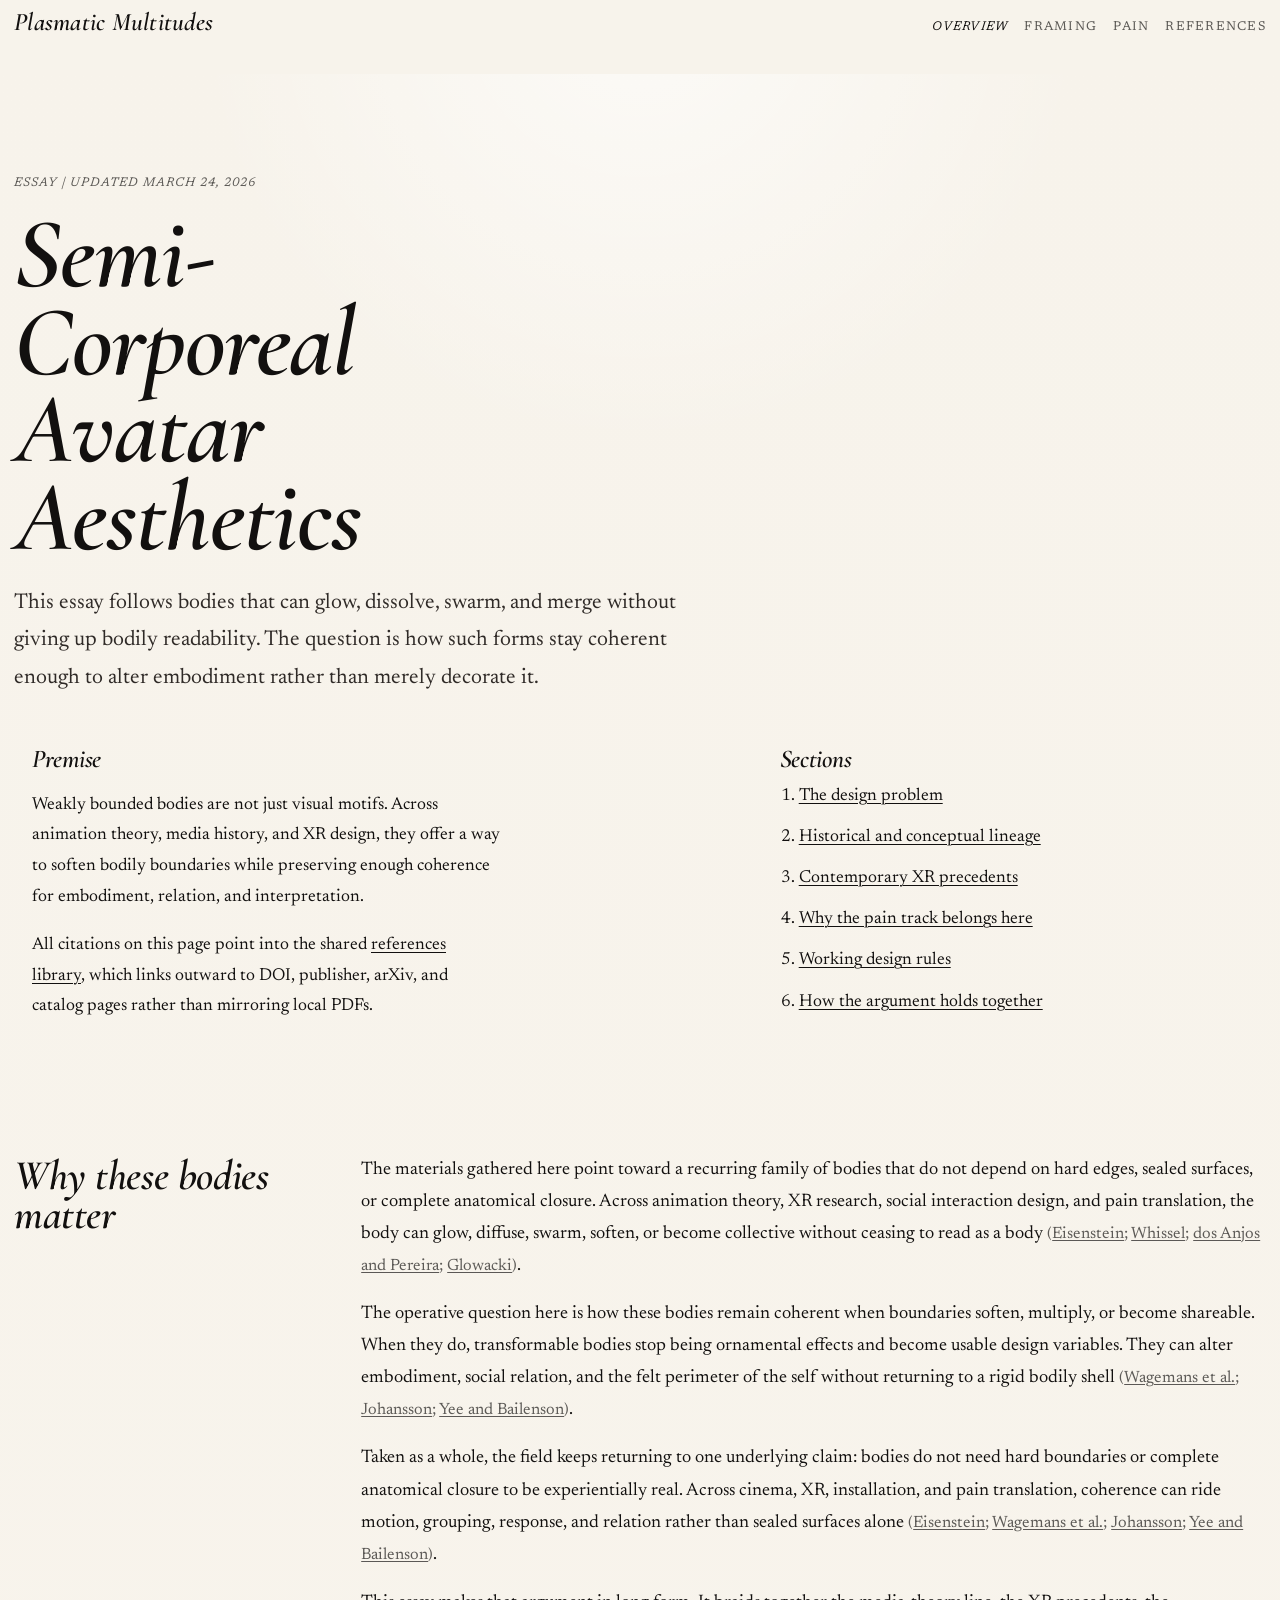
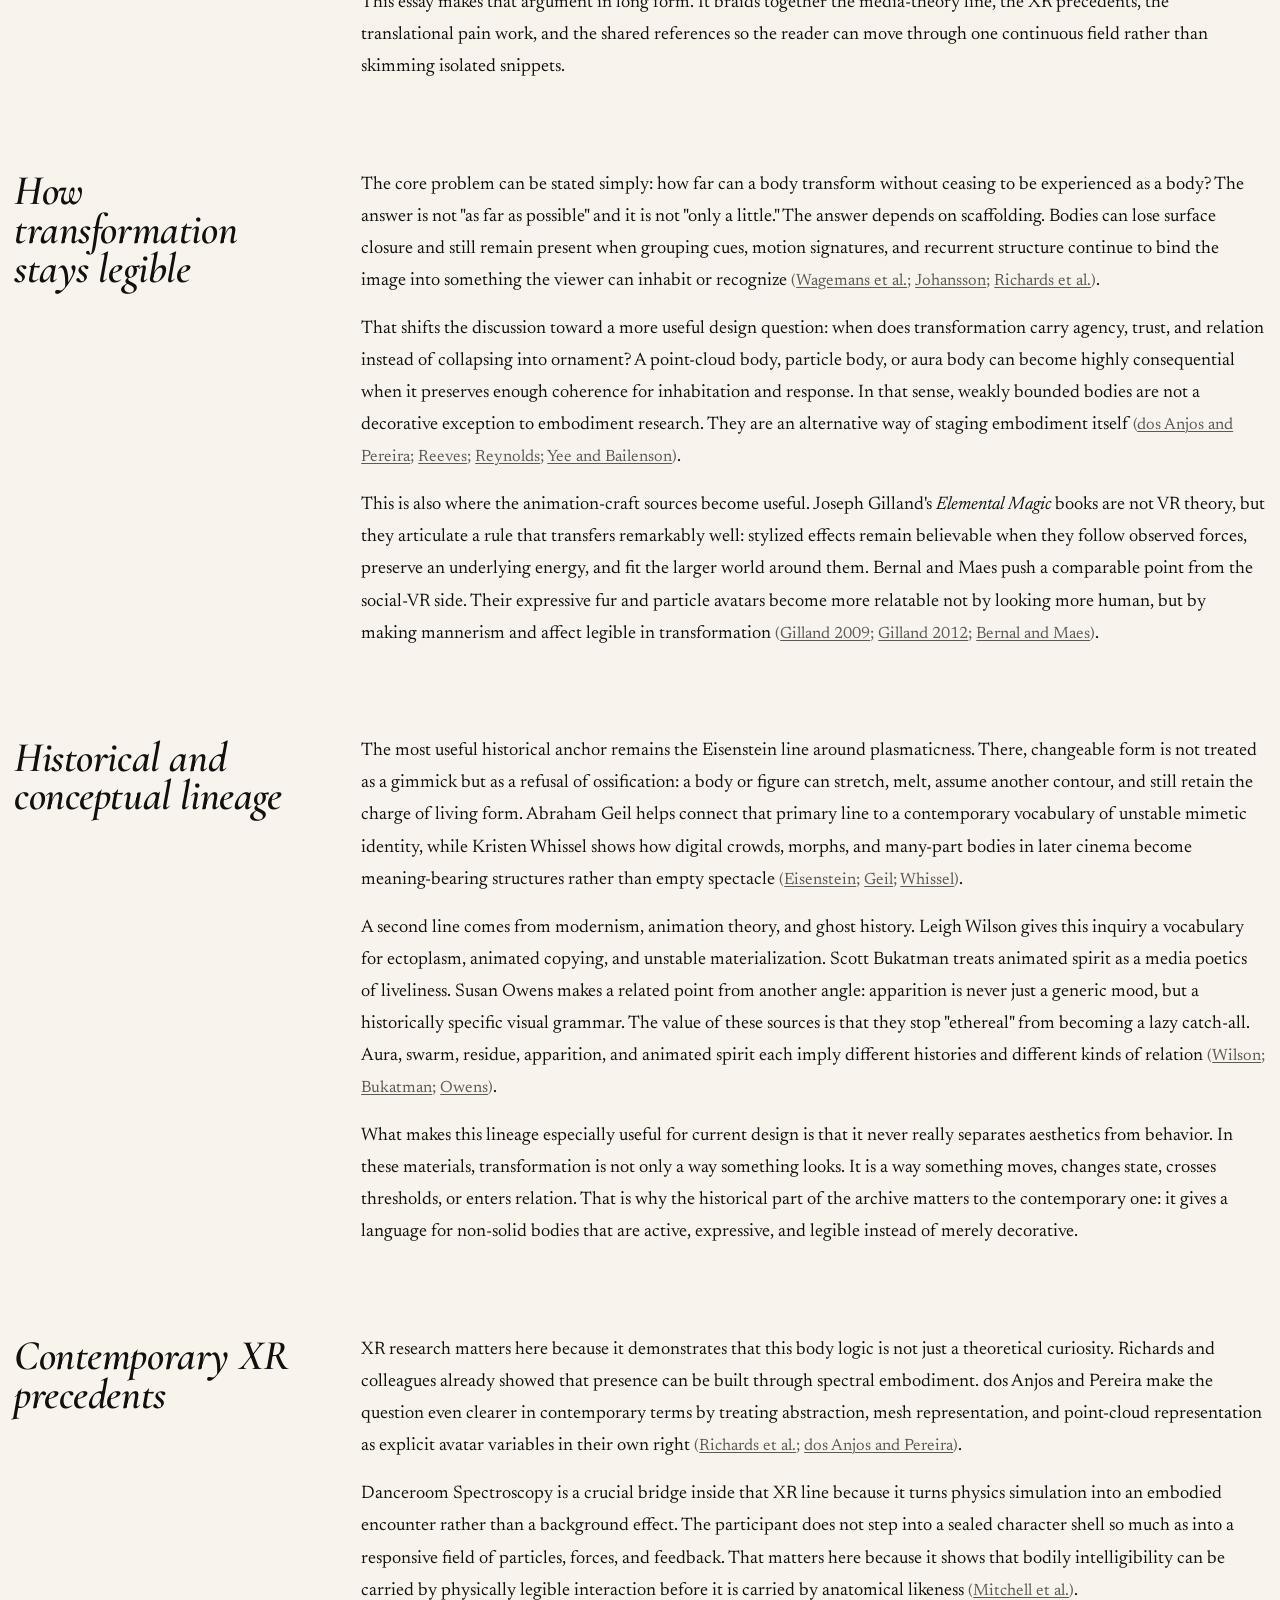
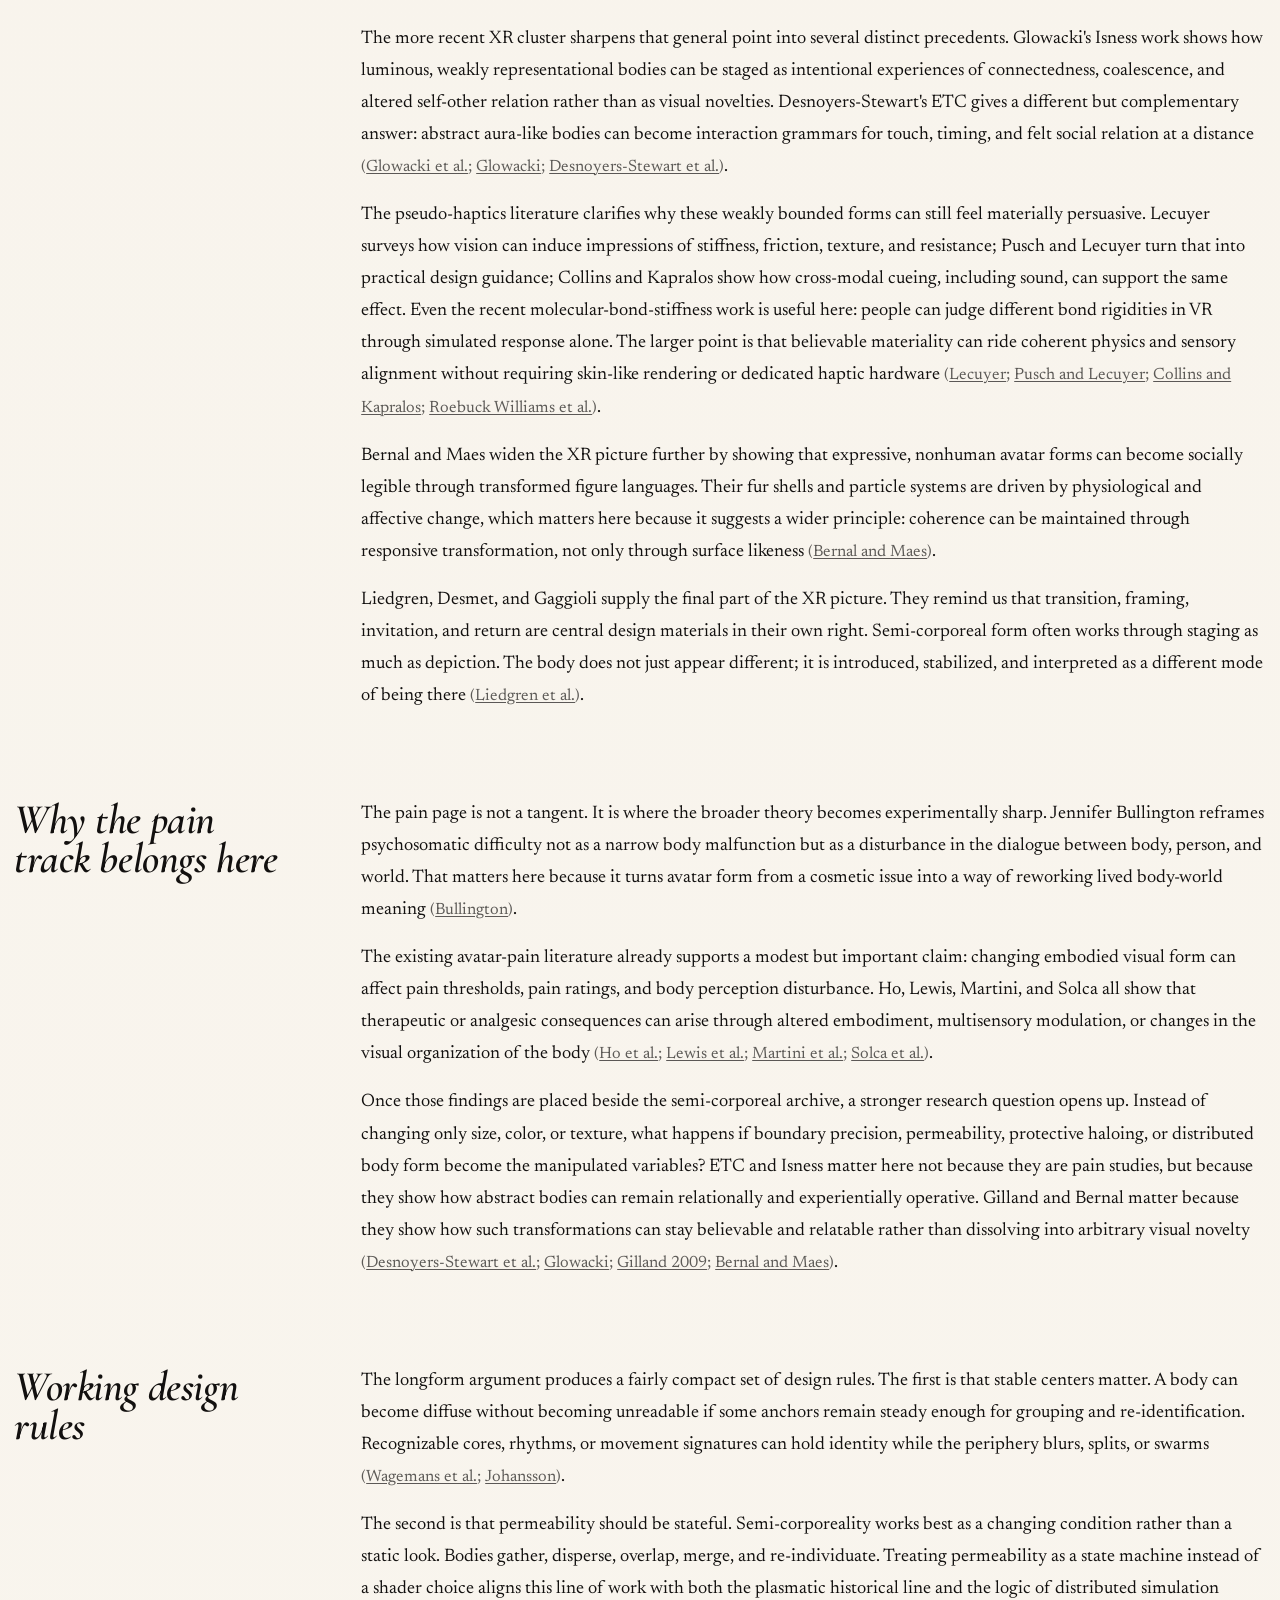
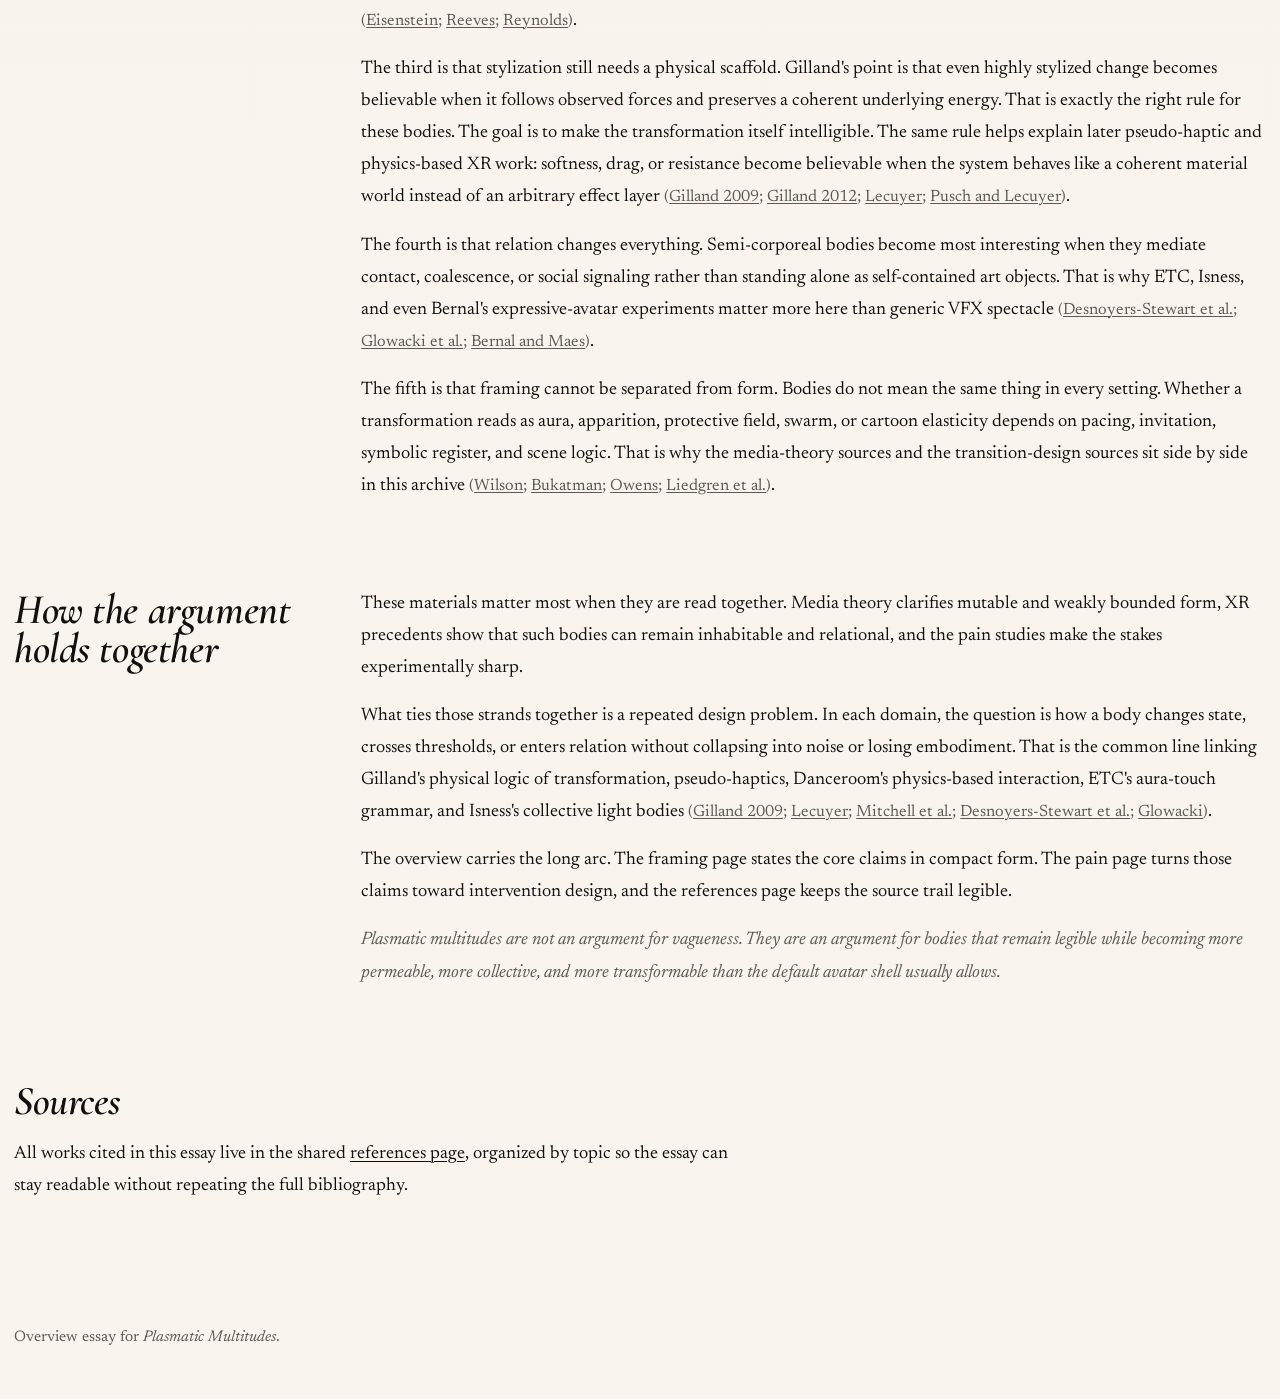
==== index.html @ 62d5bc5e "Remove realism contrast from public prose" ====
<!doctype html>
<html lang="en">
  <head>
    <meta charset="utf-8">
    <meta name="viewport" content="width=device-width, initial-scale=1">
    <title>Semi-Corporeal Avatar Aesthetics | Plasmatic Multitudes</title>
    <meta
      name="description"
      content="An essay on semi-corporeal avatars, plasmatic form, bodily coherence, and collective embodiment across media theory and XR."
    >
    <link rel="preconnect" href="https://fonts.googleapis.com">
    <link rel="preconnect" href="https://fonts.gstatic.com" crossorigin>
    <link
      href="https://fonts.googleapis.com/css2?family=Newsreader:opsz,wght@6..72,400;6..72,500;6..72,600&amp;family=Cormorant+Garamond:ital,wght@0,600;0,700;1,600;1,700&amp;display=swap"
      rel="stylesheet"
    >
    <link rel="stylesheet" href="assets/site.css">
  </head>
  <body class="page page-overview">
    <header class="site-header">
      <div class="shell site-header__inner">
        <a class="site-title" href="index.html">Plasmatic Multitudes</a>
        <nav class="site-nav" aria-label="Primary">
          <a href="index.html" aria-current="page">Overview</a>
          <a href="project.html">Framing</a>
          <a href="pain.html">Pain</a>
          <a href="references.html">References</a>
        </nav>
      </div>
    </header>

    <main id="top" class="shell">
      <section class="hero">
        <p class="eyebrow">Essay | Updated March 24, 2026</p>
        <h1>Semi-Corporeal Avatar Aesthetics</h1>
        <p class="deck">
          This essay follows bodies that can glow, dissolve, swarm, and merge without giving up
          bodily readability. The question is how such forms stay coherent enough to alter
          embodiment rather than merely decorate it.
        </p>

        <div class="intro-grid">
          <div class="panel">
            <h2>Premise</h2>
            <p>
              Weakly bounded bodies are not just visual motifs. Across animation theory, media
              history, and XR design, they offer a way to soften bodily boundaries while preserving
              enough coherence for embodiment, relation, and interpretation.
            </p>
            <p>
              All citations on this page point into the shared
              <a href="references.html">references library</a>, which links outward to DOI,
              publisher, arXiv, and catalog pages rather than mirroring local PDFs.
            </p>
          </div>

          <nav class="panel" aria-label="Essay sections">
            <h2>Sections</h2>
            <ol class="section-list">
              <li><a href="#question">The design problem</a></li>
              <li><a href="#lineage">Historical and conceptual lineage</a></li>
              <li><a href="#xr">Contemporary XR precedents</a></li>
              <li><a href="#pain">Why the pain track belongs here</a></li>
              <li><a href="#design">Working design rules</a></li>
              <li><a href="#closing">How the argument holds together</a></li>
            </ol>
          </nav>
        </div>
      </section>

      <article id="essay" class="article">
        <section id="opening">
          <h2>Why these bodies matter</h2>
          <p>
            The materials gathered here point toward a recurring family of bodies that do not
            depend on hard edges, sealed surfaces, or complete anatomical closure. Across animation
            theory, XR research, social interaction design, and pain translation, the body can
            glow, diffuse, swarm, soften, or become collective without ceasing to read as a body
            <span class="citation">(<a href="references.html#ref-eisenstein">Eisenstein</a>; <a href="references.html#ref-whissel">Whissel</a>; <a href="references.html#ref-dos-anjos">dos Anjos and Pereira</a>; <a href="references.html#ref-glowacki-2024">Glowacki</a>)</span>.
          </p>
          <p>
            The operative question here is how these bodies remain coherent when boundaries soften,
            multiply, or become shareable. When they do, transformable bodies stop being ornamental
            effects and become usable design variables. They can alter embodiment, social relation,
            and the felt perimeter of the self without returning to a rigid bodily shell
            <span class="citation">(<a href="references.html#ref-wagemans">Wagemans et al.</a>; <a href="references.html#ref-johansson">Johansson</a>; <a href="references.html#ref-yee">Yee and Bailenson</a>)</span>.
          </p>
          <p>
            Taken as a whole, the field keeps returning to one underlying claim: bodies do not need
            hard boundaries or complete anatomical closure to be experientially real. Across cinema,
            XR, installation, and pain translation, coherence can ride motion, grouping, response,
            and relation rather than sealed surfaces alone
            <span class="citation">(<a href="references.html#ref-eisenstein">Eisenstein</a>; <a href="references.html#ref-wagemans">Wagemans et al.</a>; <a href="references.html#ref-johansson">Johansson</a>; <a href="references.html#ref-yee">Yee and Bailenson</a>)</span>.
          </p>
          <p>
            This essay makes that argument in long form. It braids together the media-theory line,
            the XR precedents, the translational pain work, and the shared references so the reader
            can move through one continuous field rather than skimming isolated snippets.
          </p>
        </section>

        <section id="question">
          <h2>How transformation stays legible</h2>
          <p>
            The core problem can be stated simply: how far can a body transform without ceasing to
            be experienced as a body? The answer is not "as far as
            possible" and it is not "only a little." The answer depends on scaffolding. Bodies can
            lose surface closure and still remain present when grouping cues, motion signatures, and
            recurrent structure continue to bind the image into something the viewer can inhabit or
            recognize
            <span class="citation">(<a href="references.html#ref-wagemans">Wagemans et al.</a>; <a href="references.html#ref-johansson">Johansson</a>; <a href="references.html#ref-richards">Richards et al.</a>)</span>.
          </p>
          <p>
            That shifts the discussion toward a more useful design question: when does
            transformation carry agency, trust, and relation instead of collapsing into ornament? A
            point-cloud body, particle body, or aura body can become highly consequential when it
            preserves enough coherence for inhabitation and response. In that sense, weakly bounded
            bodies are not a decorative exception to embodiment research. They are an alternative
            way of staging embodiment itself
            <span class="citation">(<a href="references.html#ref-dos-anjos">dos Anjos and Pereira</a>; <a href="references.html#ref-reeves">Reeves</a>; <a href="references.html#ref-reynolds">Reynolds</a>; <a href="references.html#ref-yee">Yee and Bailenson</a>)</span>.
          </p>
          <p>
            This is also where the animation-craft sources become useful.
            Joseph Gilland's <em>Elemental Magic</em> books are not VR theory, but they articulate a
            rule that transfers remarkably well: stylized effects remain believable when they follow
            observed forces, preserve an underlying energy, and fit the larger world around them.
            Bernal and Maes push a comparable point from the social-VR side. Their expressive fur
            and particle avatars become more relatable not by looking more human, but by making
            mannerism and affect legible in transformation
            <span class="citation">(<a href="references.html#ref-gilland-2009">Gilland 2009</a>; <a href="references.html#ref-gilland-2012">Gilland 2012</a>; <a href="references.html#ref-emotional-beasts">Bernal and Maes</a>)</span>.
          </p>
        </section>

        <section id="lineage">
          <h2>Historical and conceptual lineage</h2>

          <p>
            The most useful historical anchor remains the Eisenstein line around plasmaticness.
            There, changeable form is not treated as a gimmick but as a refusal of ossification: a
            body or figure can stretch, melt, assume another contour, and still retain the charge
            of living form. Abraham Geil helps connect that primary line to a contemporary
            vocabulary of unstable mimetic identity, while Kristen Whissel shows how digital crowds,
            morphs, and many-part bodies in later cinema become meaning-bearing structures rather
            than empty spectacle
            <span class="citation">(<a href="references.html#ref-eisenstein">Eisenstein</a>; <a href="references.html#ref-geil">Geil</a>; <a href="references.html#ref-whissel">Whissel</a>)</span>.
          </p>
          <p>
            A second line comes from modernism, animation theory, and ghost history. Leigh Wilson
            gives this inquiry a vocabulary for ectoplasm, animated copying, and unstable
            materialization. Scott Bukatman treats animated spirit as a media poetics of liveliness.
            Susan Owens makes a related point from another angle: apparition is never just a generic
            mood, but a historically specific visual grammar. The value of these sources is that
            they stop "ethereal" from becoming a lazy catch-all. Aura, swarm, residue, apparition,
            and animated spirit each imply different histories and different kinds of relation
            <span class="citation">(<a href="references.html#ref-wilson">Wilson</a>; <a href="references.html#ref-bukatman">Bukatman</a>; <a href="references.html#ref-owens">Owens</a>)</span>.
          </p>
          <p>
            What makes this lineage especially useful for current design is that it never really
            separates aesthetics from behavior. In these materials, transformation is not only a
            way something looks. It is a way something moves, changes state, crosses thresholds, or
            enters relation. That is why the historical part of the archive matters to the
            contemporary one: it gives a language for non-solid bodies that are active, expressive,
            and legible instead of merely decorative.
          </p>
        </section>

        <section id="xr">
          <h2>Contemporary XR precedents</h2>
          <p>
            XR research matters here because it demonstrates that this body logic is not just a
            theoretical curiosity. Richards and colleagues already showed that presence can be built
            through spectral embodiment. dos Anjos and Pereira make the question even clearer in
            contemporary terms by treating abstraction, mesh representation, and point-cloud
            representation as explicit avatar variables in their own right
            <span class="citation">(<a href="references.html#ref-richards">Richards et al.</a>; <a href="references.html#ref-dos-anjos">dos Anjos and Pereira</a>)</span>.
          </p>
          <p>
            Danceroom Spectroscopy is a crucial bridge inside that XR line because it turns physics
            simulation into an embodied encounter rather than a background effect. The participant
            does not step into a sealed character shell so much as into a responsive field of
            particles, forces, and feedback. That matters here because it shows that bodily
            intelligibility can be carried by physically legible interaction before it is carried by
            anatomical likeness
            <span class="citation">(<a href="references.html#ref-danceroom">Mitchell et al.</a>)</span>.
          </p>
          <p>
            The more recent XR cluster sharpens that general point into several distinct
            precedents. Glowacki's Isness work shows how luminous, weakly representational bodies
            can be staged as intentional experiences of connectedness, coalescence, and altered
            self-other relation rather than as visual novelties. Desnoyers-Stewart's ETC gives a
            different but complementary answer: abstract aura-like bodies can become interaction
            grammars for touch, timing, and felt social relation at a distance
            <span class="citation">(<a href="references.html#ref-glowacki-2022">Glowacki et al.</a>; <a href="references.html#ref-glowacki-2024">Glowacki</a>; <a href="references.html#ref-etc">Desnoyers-Stewart et al.</a>)</span>.
          </p>
          <p>
            The pseudo-haptics literature clarifies why these weakly bounded forms can still feel
            materially persuasive. Lecuyer surveys how vision can induce impressions of stiffness,
            friction, texture, and resistance; Pusch and Lecuyer turn that into practical design
            guidance; Collins and Kapralos show how cross-modal cueing, including sound, can support
            the same effect. Even the recent molecular-bond-stiffness work is useful here: people can
            judge different bond rigidities in VR through simulated response alone. The larger point
            is that believable materiality can ride coherent physics and sensory alignment without
            requiring skin-like rendering or dedicated haptic hardware
            <span class="citation">(<a href="references.html#ref-lecuyer-2009">Lecuyer</a>; <a href="references.html#ref-pusch-2011">Pusch and Lecuyer</a>; <a href="references.html#ref-collins-2019">Collins and Kapralos</a>; <a href="references.html#ref-roebuck-2024">Roebuck Williams et al.</a>)</span>.
          </p>
          <p>
            Bernal and Maes widen the XR picture further by showing that expressive, nonhuman avatar
            forms can become socially legible through transformed figure languages. Their fur shells
            and particle systems are driven by physiological and affective change, which matters here
            because it suggests a wider principle: coherence can be maintained through responsive
            transformation, not only through surface likeness
            <span class="citation">(<a href="references.html#ref-emotional-beasts">Bernal and Maes</a>)</span>.
          </p>
          <p>
            Liedgren, Desmet, and Gaggioli supply the final part of the XR picture. They remind us
            that transition, framing, invitation, and return are central design materials in their
            own right. Semi-corporeal form often works through staging as much as depiction. The
            body does not just appear different; it is introduced, stabilized, and interpreted as a
            different mode of being there
            <span class="citation">(<a href="references.html#ref-liedgren">Liedgren et al.</a>)</span>.
          </p>
        </section>

        <section id="pain">
          <h2>Why the pain track belongs here</h2>
          <p>
            The pain page is not a tangent. It is where the broader theory becomes experimentally
            sharp.
            Jennifer Bullington reframes psychosomatic difficulty not as a narrow body malfunction
            but as a disturbance in the dialogue between body, person, and world. That matters here
            because it turns avatar form from a cosmetic issue into a way of reworking lived
            body-world meaning
            <span class="citation">(<a href="references.html#ref-bullington">Bullington</a>)</span>.
          </p>
          <p>
            The existing avatar-pain literature already supports a modest but important claim:
            changing embodied visual form can affect pain thresholds, pain ratings, and body
            perception disturbance. Ho, Lewis, Martini, and Solca all show that therapeutic or
            analgesic consequences can arise through altered embodiment, multisensory modulation, or
            changes in the visual organization of the body
            <span class="citation">(<a href="references.html#ref-ho-2022">Ho et al.</a>; <a href="references.html#ref-lewis-2021">Lewis et al.</a>; <a href="references.html#ref-martini-2013">Martini et al.</a>; <a href="references.html#ref-solca-2018">Solca et al.</a>)</span>.
          </p>
          <p>
            Once those findings are placed beside the semi-corporeal archive, a stronger research
            question opens up. Instead of changing only size, color, or texture, what happens if
            boundary precision, permeability, protective haloing, or distributed body form become
            the manipulated variables? ETC and Isness matter here not because they are pain studies,
            but because they show how abstract bodies can remain relationally and experientially
            operative. Gilland and Bernal matter because they show how such transformations can stay
            believable and relatable rather than dissolving into arbitrary visual novelty
            <span class="citation">(<a href="references.html#ref-etc">Desnoyers-Stewart et al.</a>; <a href="references.html#ref-glowacki-2024">Glowacki</a>; <a href="references.html#ref-gilland-2009">Gilland 2009</a>; <a href="references.html#ref-emotional-beasts">Bernal and Maes</a>)</span>.
          </p>
        </section>

        <section id="design">
          <h2>Working design rules</h2>
          <p>
            The longform argument produces a fairly compact set of design rules. The
            first is that stable centers matter. A body can become diffuse without becoming
            unreadable if some anchors remain steady enough for grouping and re-identification.
            Recognizable cores, rhythms, or movement signatures can hold identity while the
            periphery blurs, splits, or swarms
            <span class="citation">(<a href="references.html#ref-wagemans">Wagemans et al.</a>; <a href="references.html#ref-johansson">Johansson</a>)</span>.
          </p>
          <p>
            The second is that permeability should be stateful. Semi-corporeality works best as a
            changing condition rather than a static look. Bodies gather, disperse, overlap, merge,
            and re-individuate. Treating permeability as a state machine instead of a shader choice
            aligns this line of work with both the plasmatic historical line and the logic of distributed
            simulation
            <span class="citation">(<a href="references.html#ref-eisenstein">Eisenstein</a>; <a href="references.html#ref-reeves">Reeves</a>; <a href="references.html#ref-reynolds">Reynolds</a>)</span>.
          </p>
          <p>
            The third is that stylization still needs a physical scaffold. Gilland's point is that
            even highly stylized change becomes believable when it follows observed forces and
            preserves a coherent underlying energy. That is exactly the right rule for these
            bodies. The goal is to make the transformation itself intelligible. The same rule helps
            explain later pseudo-haptic and physics-based XR work: softness, drag, or resistance
            become believable when the system behaves like a coherent material world instead of an
            arbitrary effect layer
            <span class="citation">(<a href="references.html#ref-gilland-2009">Gilland 2009</a>; <a href="references.html#ref-gilland-2012">Gilland 2012</a>; <a href="references.html#ref-lecuyer-2009">Lecuyer</a>; <a href="references.html#ref-pusch-2011">Pusch and Lecuyer</a>)</span>.
          </p>
          <p>
            The fourth is that relation changes everything. Semi-corporeal bodies become most
            interesting when they mediate contact, coalescence, or social signaling rather than
            standing alone as self-contained art objects. That is why ETC, Isness, and even
            Bernal's expressive-avatar experiments matter more here than generic VFX spectacle
            <span class="citation">(<a href="references.html#ref-etc">Desnoyers-Stewart et al.</a>; <a href="references.html#ref-glowacki-2022">Glowacki et al.</a>; <a href="references.html#ref-emotional-beasts">Bernal and Maes</a>)</span>.
          </p>
          <p>
            The fifth is that framing cannot be separated from form. Bodies do not mean the same
            thing in every setting. Whether a transformation reads as aura, apparition, protective
            field, swarm, or cartoon elasticity depends on pacing, invitation, symbolic register,
            and scene logic. That is why the media-theory sources and the transition-design sources
            sit side by side in this archive
            <span class="citation">(<a href="references.html#ref-wilson">Wilson</a>; <a href="references.html#ref-bukatman">Bukatman</a>; <a href="references.html#ref-owens">Owens</a>; <a href="references.html#ref-liedgren">Liedgren et al.</a>)</span>.
          </p>
        </section>

        <section id="closing">
          <h2>How the argument holds together</h2>
          <p>
            These materials matter most when they are read together. Media theory clarifies mutable
            and weakly bounded form, XR precedents show that such bodies can remain inhabitable and
            relational, and the pain studies make the stakes experimentally sharp.
          </p>
          <p>
            What ties those strands together is a repeated design problem. In each domain, the
            question is how a body changes state, crosses thresholds, or enters relation without
            collapsing into noise or losing embodiment. That is the common line linking Gilland's
            physical logic of transformation, pseudo-haptics, Danceroom's physics-based interaction,
            ETC's aura-touch grammar, and Isness's collective light bodies
            <span class="citation">(<a href="references.html#ref-gilland-2009">Gilland 2009</a>; <a href="references.html#ref-lecuyer-2009">Lecuyer</a>; <a href="references.html#ref-danceroom">Mitchell et al.</a>; <a href="references.html#ref-etc">Desnoyers-Stewart et al.</a>; <a href="references.html#ref-glowacki-2024">Glowacki</a>)</span>.
          </p>
          <p>
            The overview carries the long arc. The framing page states the core claims in compact
            form. The pain page turns those claims toward intervention design, and the references
            page keeps the source trail legible.
          </p>

          <p class="closing-note">
            Plasmatic multitudes are not an argument for vagueness. They are an argument for bodies
            that remain legible while becoming more permeable, more collective, and more
            transformable than the default avatar shell usually allows.
          </p>
        </section>
      </article>

      <section id="sources" class="references">
        <h2>Sources</h2>
        <p>
          All works cited in this essay live in the shared
          <a href="references.html">references page</a>, organized by topic so the essay can stay
          readable without repeating the full bibliography.
        </p>
      </section>
    </main>

    <footer class="footer">
      <div class="shell">
        Overview essay for <em>Plasmatic Multitudes</em>.
      </div>
    </footer>
  </body>
</html>
---- assets/site.css ----
:root {
  color-scheme: light;
  --paper: #f7f3eb;
  --paper-deep: #efe8dc;
  --ink: #12100f;
  --ink-soft: #2f2a27;
  --ink-muted: rgba(18, 16, 15, 0.68);
  --ink-faint: rgba(18, 16, 15, 0.18);
  --max-width: 82rem;
  --measure: 74ch;
}

*,
*::before,
*::after {
  box-sizing: border-box;
}

html {
  scroll-behavior: smooth;
  background: var(--paper-deep);
}

body {
  min-height: 100vh;
  margin: 0;
  color: var(--ink);
  background:
    radial-gradient(circle at 50% 0%, rgba(255, 255, 255, 0.62), transparent 28rem),
    linear-gradient(180deg, var(--paper) 0%, #f9f5ee 100%);
  font-family: "Newsreader", Georgia, serif;
  font-size: 1.09rem;
  line-height: 1.76;
  text-rendering: optimizeLegibility;
}

::selection {
  background: rgba(18, 16, 15, 0.12);
}

a {
  color: inherit;
  text-decoration-thickness: 0.08em;
  text-underline-offset: 0.15em;
}

a:hover,
a:focus-visible {
  color: var(--ink-soft);
}

a:focus-visible {
  outline: 2px solid rgba(18, 16, 15, 0.18);
  outline-offset: 2px;
}

code {
  font-family: ui-monospace, "SFMono-Regular", Consolas, "Liberation Mono", Menlo, monospace;
  font-size: 0.9em;
}

img {
  display: block;
  max-width: 100%;
}

.shell {
  width: min(calc(100% - 1.75rem), var(--max-width));
  margin: 0 auto;
}

.site-header {
  position: sticky;
  top: 0;
  z-index: 20;
  background: rgba(247, 243, 235, 0.96);
  backdrop-filter: blur(6px);
}

.site-header__inner {
  display: flex;
  align-items: baseline;
  justify-content: space-between;
  gap: 1rem;
  min-height: 4.6rem;
}

.site-title {
  color: var(--ink);
  text-decoration: none;
  font-family: "Cormorant Garamond", Georgia, serif;
  font-size: 1.58rem;
  font-style: italic;
  font-weight: 600;
  letter-spacing: 0.01em;
}

.site-nav {
  display: flex;
  flex-wrap: wrap;
  gap: 1rem;
  font-size: 0.79rem;
  letter-spacing: 0.1em;
  text-transform: uppercase;
}

.site-nav a {
  color: var(--ink-muted);
  text-decoration: none;
}

.site-nav a:hover,
.site-nav a:focus-visible,
.site-nav a[aria-current="page"] {
  color: var(--ink);
  font-style: italic;
}

main.shell {
  padding: 0 0 5rem;
}

.hero {
  padding: clamp(3.6rem, 9vw, 6.2rem) 0 2.8rem;
}

.eyebrow {
  margin: 0 0 1rem;
  color: var(--ink-muted);
  font-size: 0.78rem;
  font-style: italic;
  letter-spacing: 0.08em;
  text-transform: uppercase;
}

.hero h1,
.article h2,
.article h3,
.panel h2,
.panel h3,
.references h2 {
  font-family: "Cormorant Garamond", Georgia, serif;
  font-style: italic;
  font-weight: 600;
  letter-spacing: -0.01em;
}

.hero h1 {
  margin: 0;
  max-width: 8ch;
  font-size: clamp(4rem, 7.8vw, 6.9rem);
  line-height: 0.88;
  text-wrap: balance;
}

.deck {
  max-width: 42rem;
  margin: 1.4rem 0 0;
  color: var(--ink-soft);
  font-size: clamp(1.16rem, 2.1vw, 1.34rem);
}

.intro-grid {
  display: grid;
  grid-template-columns: minmax(0, 1.5fr) minmax(17rem, 1fr);
  gap: 2.8rem;
  align-items: start;
  width: 100%;
  max-width: 76rem;
  margin: 3rem auto 0;
}

.panel {
  padding: 0;
  background: none;
}

.panel h2,
.panel h3 {
  margin: 0 0 0.55rem;
  font-size: 1.6rem;
  line-height: 1.04;
}

.panel p,
.panel li {
  max-width: 47ch;
}

.section-list,
.compact-list {
  margin: 0;
  padding-left: 1.2rem;
}

.section-list li,
.compact-list li {
  margin-bottom: 0.65rem;
}

.article {
  padding-bottom: 1.5rem;
}

.article section {
  width: 100%;
  max-width: none;
  margin: 0;
  padding-top: 4.35rem;
}

.article section > h2,
.article section > h3,
.article section > p,
.article section > ul,
.article section > ol {
  width: 100%;
  margin-left: 0;
  margin-right: 0;
}

.article h2,
.references h2 {
  margin: 0 0 1rem;
  font-size: clamp(2.2rem, 3.2vw, 3rem);
  line-height: 1.03;
  text-wrap: balance;
}

.article h3 {
  margin: 2rem 0 0.65rem;
  font-size: clamp(1.48rem, 2.2vw, 1.86rem);
  line-height: 1.02;
  color: var(--ink-soft);
}

.article p,
.article ul,
.article ol {
  max-width: none;
  margin: 0 0 1rem;
  font-size: 1.14rem;
}

.references p {
  max-width: var(--measure);
  margin: 0 0 1rem;
  font-size: 1.14rem;
}

.article ul,
.article ol {
  padding-left: 1.2rem;
}

.citation {
  color: var(--ink-muted);
  font-size: 0.9em;
  white-space: normal;
}

.citation a {
  color: inherit;
}

.closing-note {
  margin-top: 2rem;
  color: var(--ink-muted);
  font-style: italic;
}

.references {
  margin-top: 1.2rem;
  padding-top: 2rem;
}

.references-list {
  width: min(100%, calc(var(--measure) + 10rem));
  margin: 1.3rem auto 0;
  padding: 0;
  list-style: none;
  counter-reset: reference;
}

.references-list li {
  position: relative;
  max-width: 84ch;
  margin: 0 0 1.35rem;
  padding-left: 2.35rem;
}

.references-list li::before {
  content: counter(reference, decimal-leading-zero);
  counter-increment: reference;
  position: absolute;
  top: 0.05rem;
  left: 0;
  color: var(--ink-muted);
  font-family: "Cormorant Garamond", Georgia, serif;
  font-size: 1.08rem;
  font-style: italic;
  font-weight: 600;
}

.ref-note {
  margin: 0.35rem 0 0;
  color: var(--ink-muted);
  font-size: 0.96rem;
}

.source-link {
  display: inline-block;
  margin-left: 0.45rem;
  font-size: 0.76rem;
  letter-spacing: 0.08em;
  text-transform: uppercase;
}

.footer {
  padding: 1.6rem 0 3rem;
  color: var(--ink-muted);
  font-size: 0.96rem;
}

@media (max-width: 900px) {
  .intro-grid {
    grid-template-columns: 1fr;
    gap: 1.8rem;
  }
}

@media (min-width: 901px) {
  .article section {
    display: grid;
    grid-template-columns: 18.5rem minmax(0, 1fr);
    column-gap: clamp(2.5rem, 4vw, 4.5rem);
    row-gap: 0;
    align-items: start;
  }

  .article section > h2 {
    grid-column: 1;
    width: 18.5rem;
    max-width: 18.5rem;
    margin: 0;
    padding: 0.2rem 1rem 0 0;
    line-height: 0.92;
    text-wrap: wrap;
  }

  .article section > h3,
  .article section > p,
  .article section > ul,
  .article section > ol {
    grid-column: 2;
  }

  .article h2 {
    font-size: clamp(2.35rem, 3.3vw, 3.6rem);
  }
}

@media (max-width: 640px) {
  .shell {
    width: min(calc(100% - 1rem), var(--max-width));
  }

  .site-header__inner {
    flex-direction: column;
    align-items: flex-start;
    justify-content: center;
    gap: 0.55rem;
    min-height: auto;
    padding: 0.9rem 0 1rem;
  }

  .site-title {
    font-size: 1.38rem;
  }

  .site-nav {
    gap: 0.75rem;
    font-size: 0.72rem;
  }

  main.shell {
    padding-bottom: 4rem;
  }

  .hero {
    padding-top: 2.8rem;
  }

  .hero h1 {
    max-width: 9ch;
    font-size: clamp(3.2rem, 15vw, 4.6rem);
  }

  .deck {
    font-size: 1.06rem;
  }

  .article section {
    padding-top: 3rem;
  }

  .article p,
  .article ul,
  .article ol,
  .references p {
    font-size: 1.06rem;
  }

  .references-list li {
    padding-left: 2rem;
  }
}
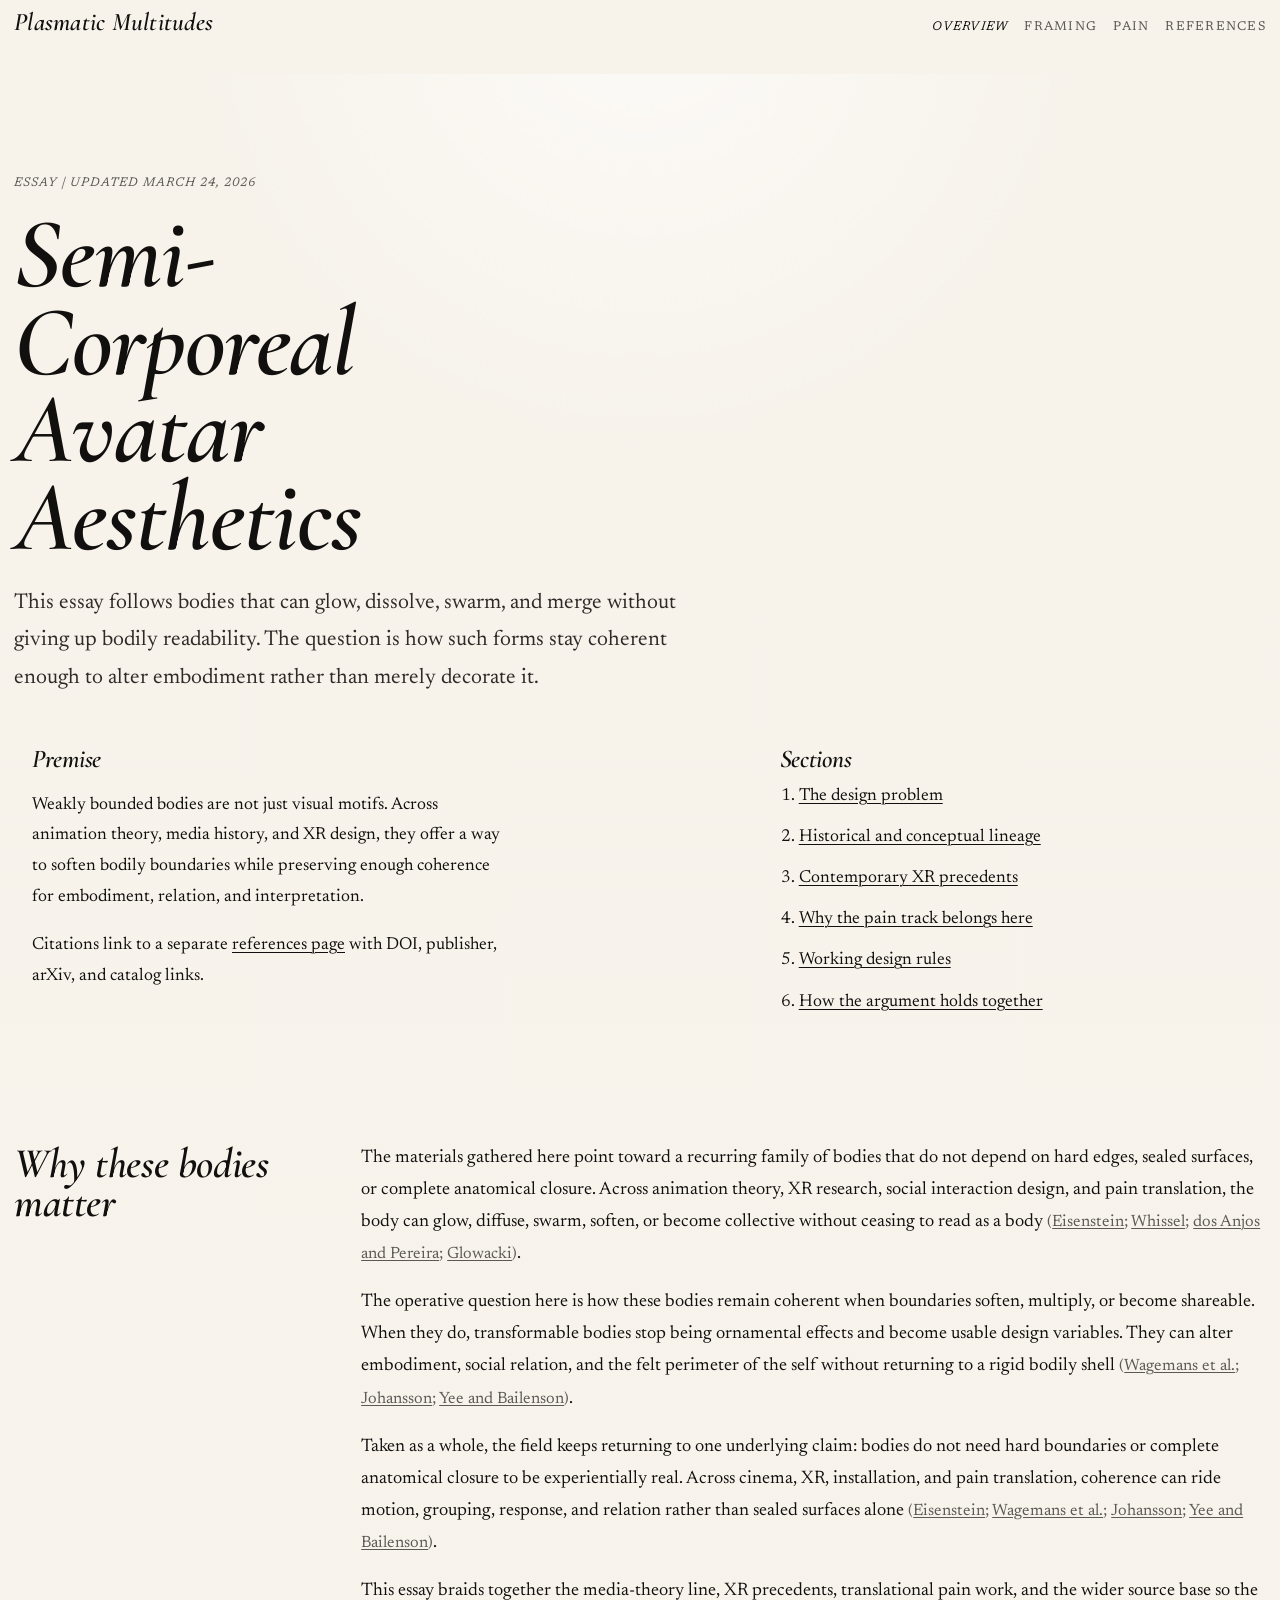
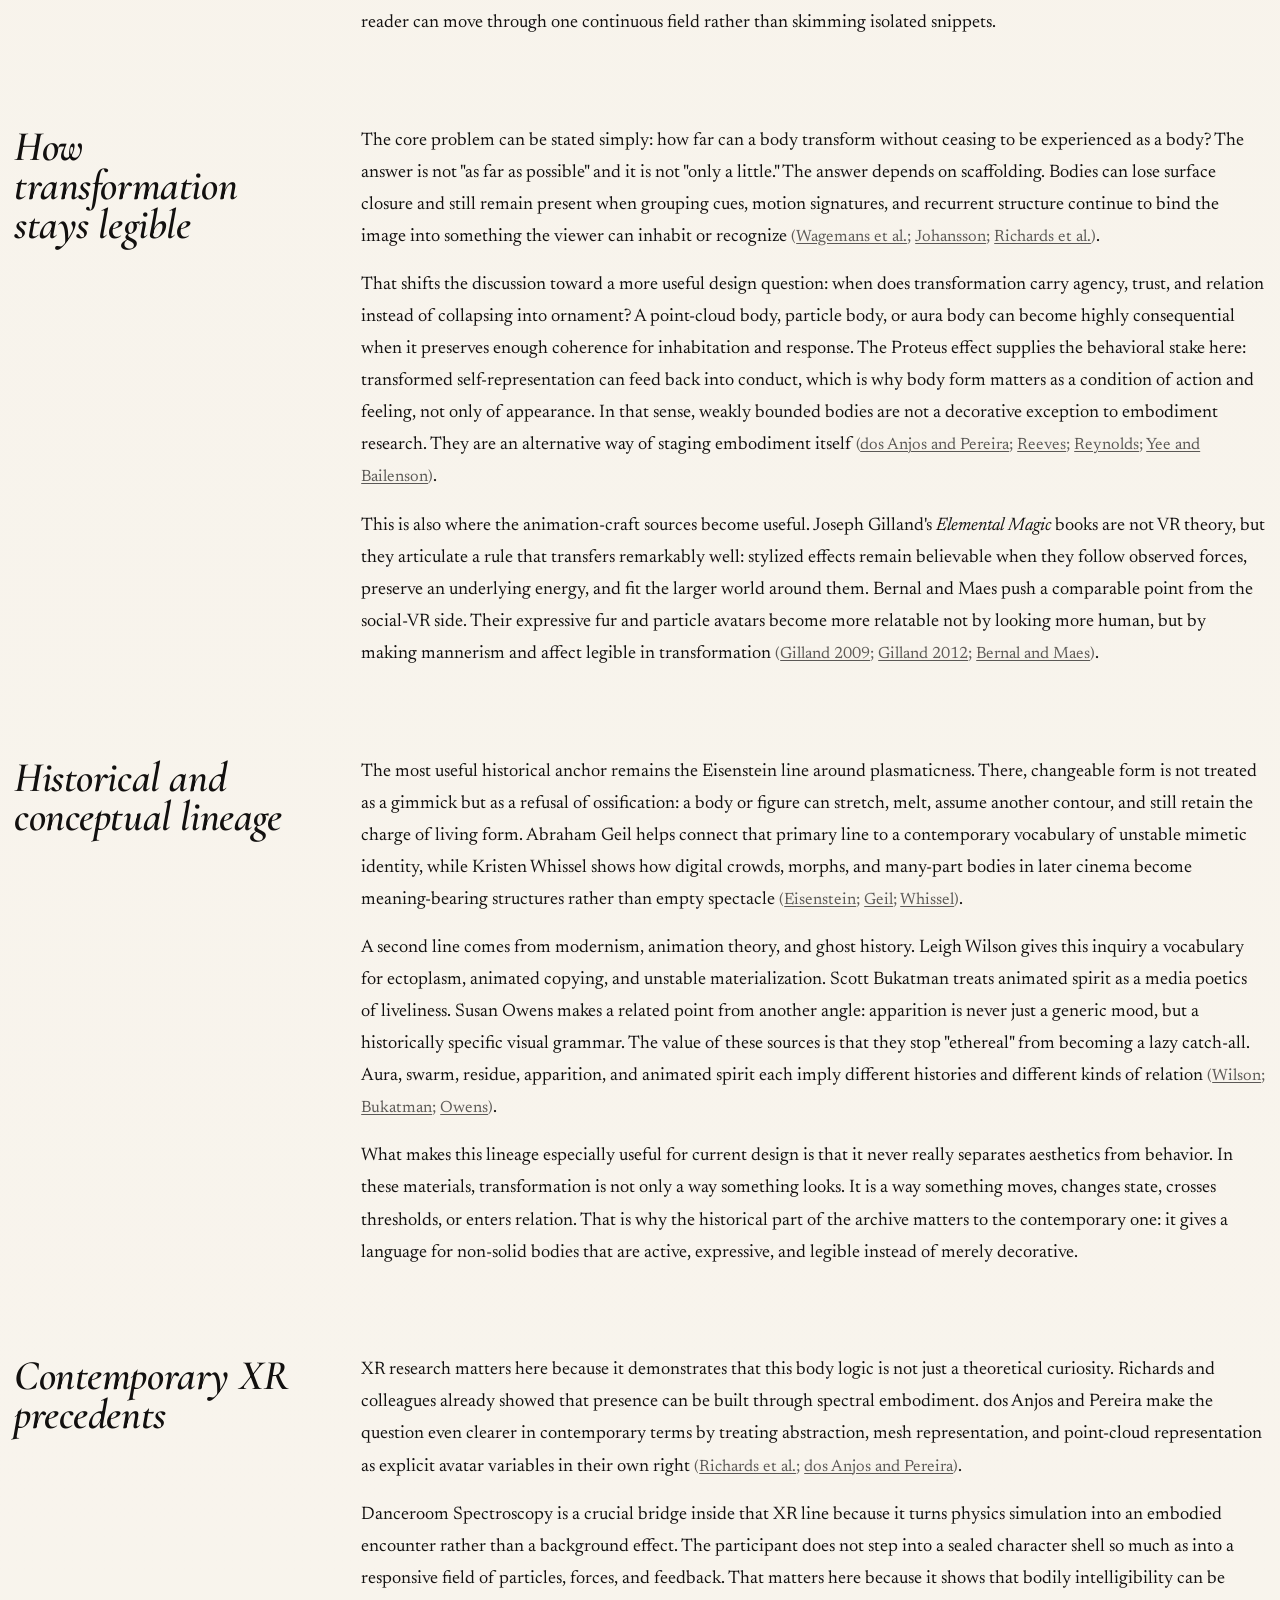
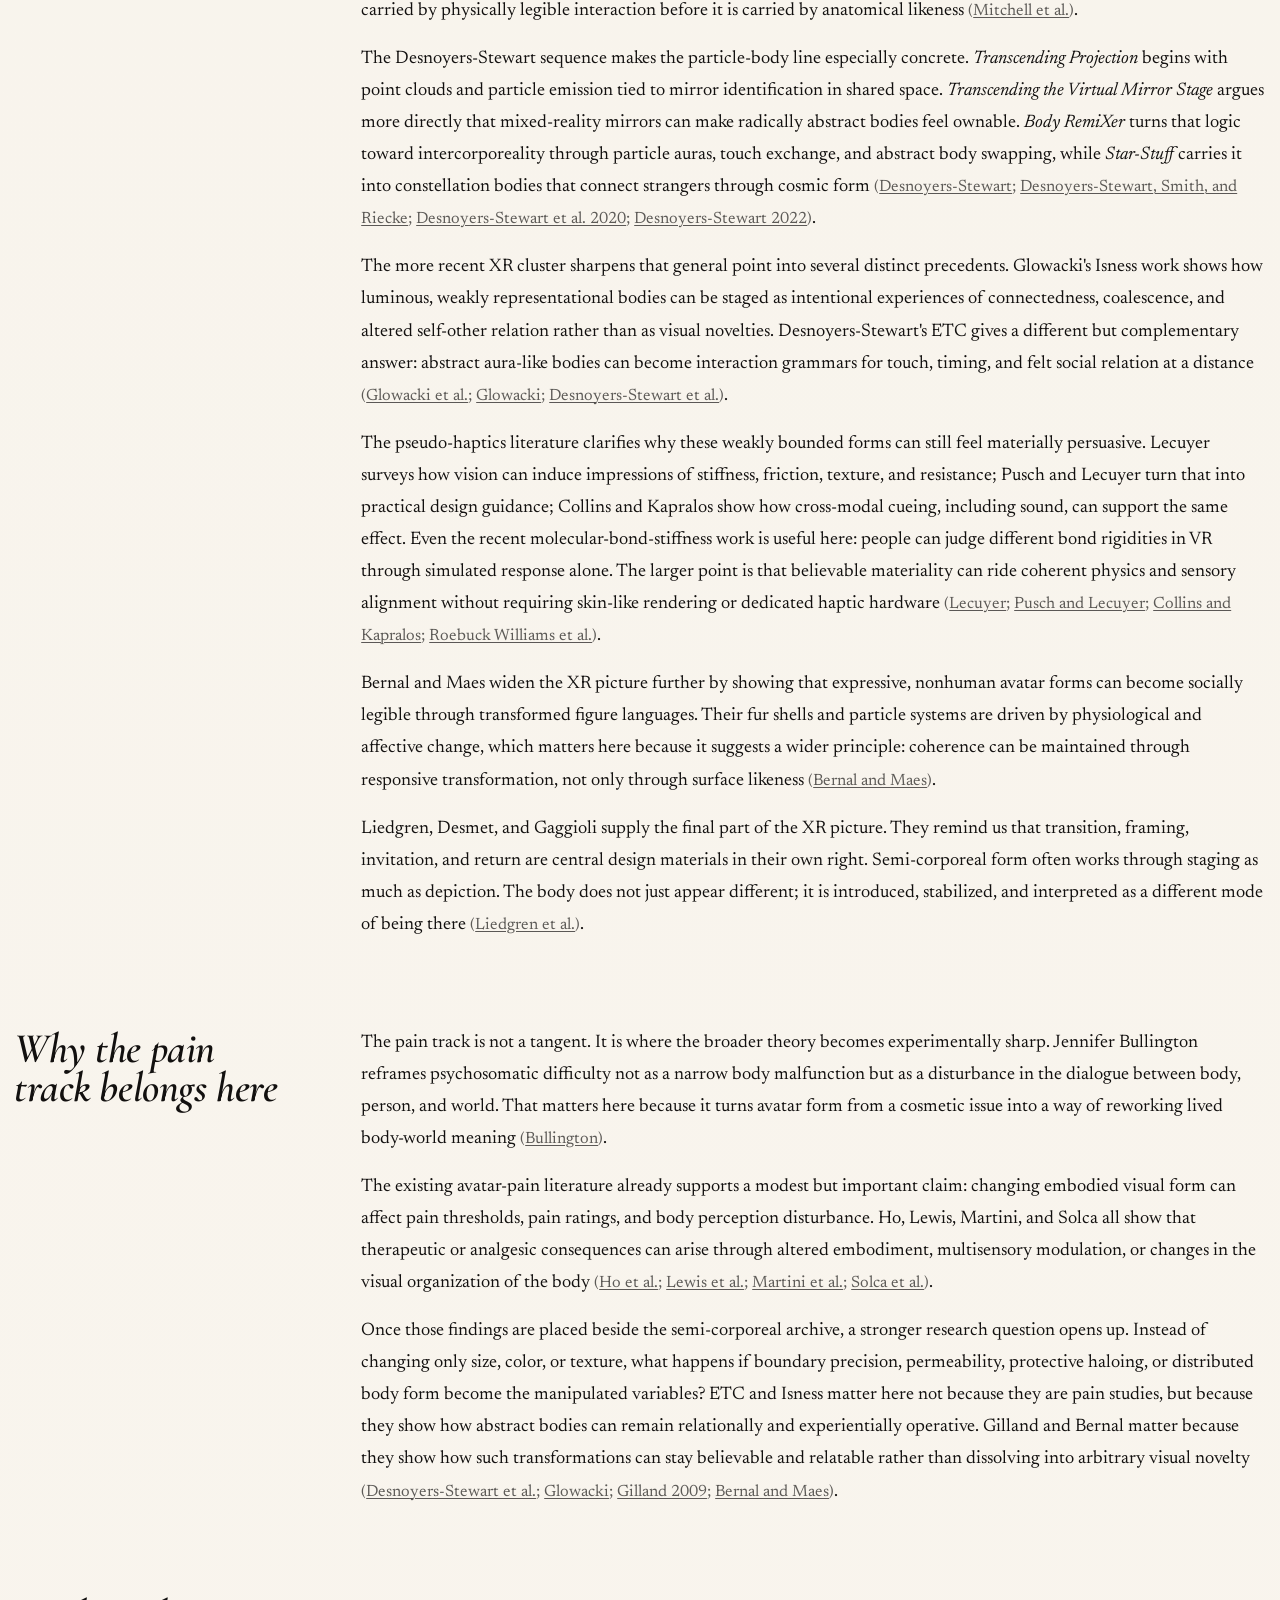
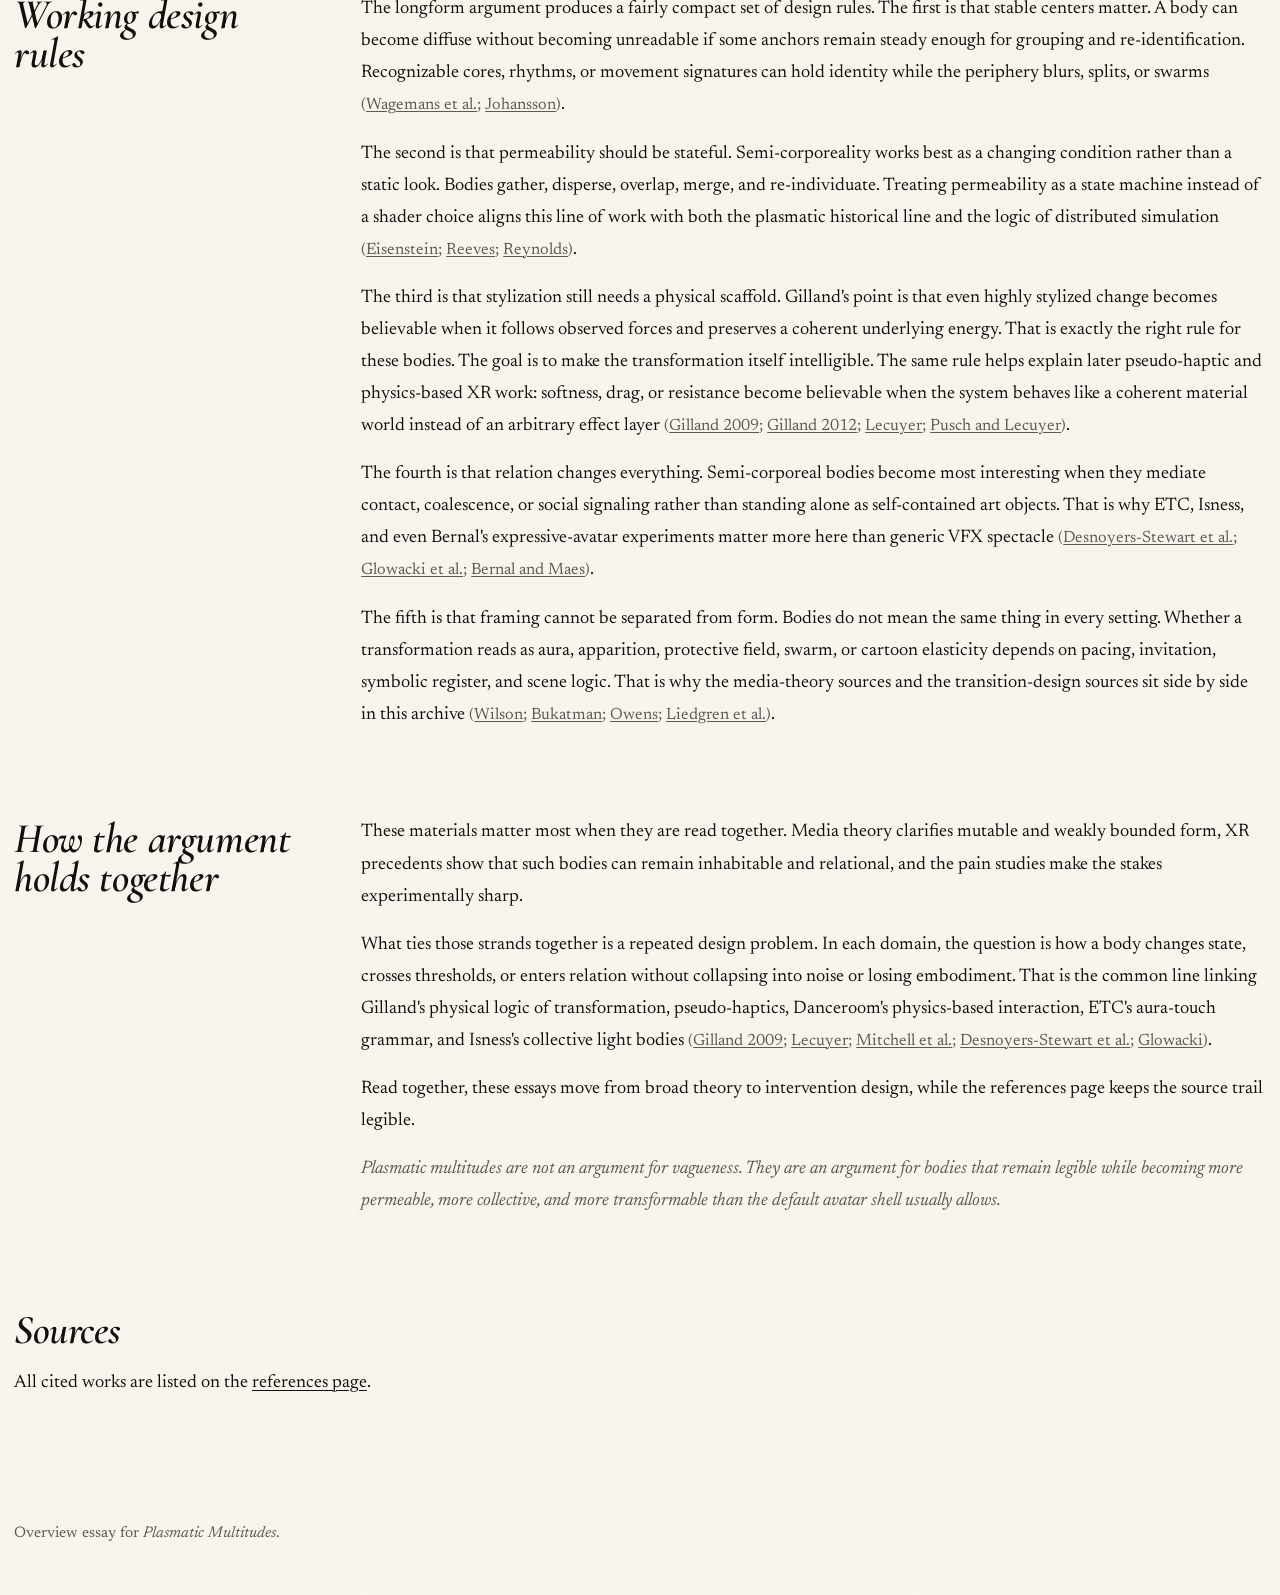
==== commit 14a6153c: "Deepen public source synthesis" ====
--- a/index.html
+++ b/index.html
@@ -48,9 +48,8 @@
               enough coherence for embodiment, relation, and interpretation.
             </p>
             <p>
-              All citations on this page point into the shared
-              <a href="references.html">references library</a>, which links outward to DOI,
-              publisher, arXiv, and catalog pages rather than mirroring local PDFs.
+              Citations link to a separate <a href="references.html">references page</a> with
+              DOI, publisher, arXiv, and catalog links.
             </p>
           </div>
 
@@ -93,9 +92,9 @@
             <span class="citation">(<a href="references.html#ref-eisenstein">Eisenstein</a>; <a href="references.html#ref-wagemans">Wagemans et al.</a>; <a href="references.html#ref-johansson">Johansson</a>; <a href="references.html#ref-yee">Yee and Bailenson</a>)</span>.
           </p>
           <p>
-            This essay makes that argument in long form. It braids together the media-theory line,
-            the XR precedents, the translational pain work, and the shared references so the reader
-            can move through one continuous field rather than skimming isolated snippets.
+            This essay braids together the media-theory line, XR precedents, translational pain
+            work, and the wider source base so the reader can move through one continuous field
+            rather than skimming isolated snippets.
           </p>
         </section>
 
@@ -114,9 +113,11 @@
             That shifts the discussion toward a more useful design question: when does
             transformation carry agency, trust, and relation instead of collapsing into ornament? A
             point-cloud body, particle body, or aura body can become highly consequential when it
-            preserves enough coherence for inhabitation and response. In that sense, weakly bounded
-            bodies are not a decorative exception to embodiment research. They are an alternative
-            way of staging embodiment itself
+            preserves enough coherence for inhabitation and response. The Proteus effect supplies
+            the behavioral stake here: transformed self-representation can feed back into conduct,
+            which is why body form matters as a condition of action and feeling, not only of
+            appearance. In that sense, weakly bounded bodies are not a decorative exception to
+            embodiment research. They are an alternative way of staging embodiment itself
             <span class="citation">(<a href="references.html#ref-dos-anjos">dos Anjos and Pereira</a>; <a href="references.html#ref-reeves">Reeves</a>; <a href="references.html#ref-reynolds">Reynolds</a>; <a href="references.html#ref-yee">Yee and Bailenson</a>)</span>.
           </p>
           <p>
@@ -182,6 +183,16 @@
             intelligibility can be carried by physically legible interaction before it is carried by
             anatomical likeness
             <span class="citation">(<a href="references.html#ref-danceroom">Mitchell et al.</a>)</span>.
+          </p>
+          <p>
+            The Desnoyers-Stewart sequence makes the particle-body line especially concrete.
+            <em>Transcending Projection</em> begins with point clouds and particle emission tied to
+            mirror identification in shared space. <em>Transcending the Virtual Mirror Stage</em>
+            argues more directly that mixed-reality mirrors can make radically abstract bodies feel
+            ownable. <em>Body RemiXer</em> turns that logic toward intercorporeality through
+            particle auras, touch exchange, and abstract body swapping, while <em>Star-Stuff</em>
+            carries it into constellation bodies that connect strangers through cosmic form
+            <span class="citation">(<a href="references.html#ref-transcending-projection">Desnoyers-Stewart</a>; <a href="references.html#ref-virtual-mirror-stage">Desnoyers-Stewart, Smith, and Riecke</a>; <a href="references.html#ref-body-remixer">Desnoyers-Stewart et al. 2020</a>; <a href="references.html#ref-star-stuff-isea">Desnoyers-Stewart 2022</a>)</span>.
           </p>
           <p>
             The more recent XR cluster sharpens that general point into several distinct
@@ -224,7 +235,7 @@
         <section id="pain">
           <h2>Why the pain track belongs here</h2>
           <p>
-            The pain page is not a tangent. It is where the broader theory becomes experimentally
+            The pain track is not a tangent. It is where the broader theory becomes experimentally
             sharp.
             Jennifer Bullington reframes psychosomatic difficulty not as a narrow body malfunction
             but as a disturbance in the dialogue between body, person, and world. That matters here
@@ -313,9 +324,8 @@
             <span class="citation">(<a href="references.html#ref-gilland-2009">Gilland 2009</a>; <a href="references.html#ref-lecuyer-2009">Lecuyer</a>; <a href="references.html#ref-danceroom">Mitchell et al.</a>; <a href="references.html#ref-etc">Desnoyers-Stewart et al.</a>; <a href="references.html#ref-glowacki-2024">Glowacki</a>)</span>.
           </p>
           <p>
-            The overview carries the long arc. The framing page states the core claims in compact
-            form. The pain page turns those claims toward intervention design, and the references
-            page keeps the source trail legible.
+            Read together, these essays move from broad theory to intervention design, while the
+            references page keeps the source trail legible.
           </p>
 
           <p class="closing-note">
@@ -329,9 +339,7 @@
       <section id="sources" class="references">
         <h2>Sources</h2>
         <p>
-          All works cited in this essay live in the shared
-          <a href="references.html">references page</a>, organized by topic so the essay can stay
-          readable without repeating the full bibliography.
+          All cited works are listed on the <a href="references.html">references page</a>.
         </p>
       </section>
     </main>
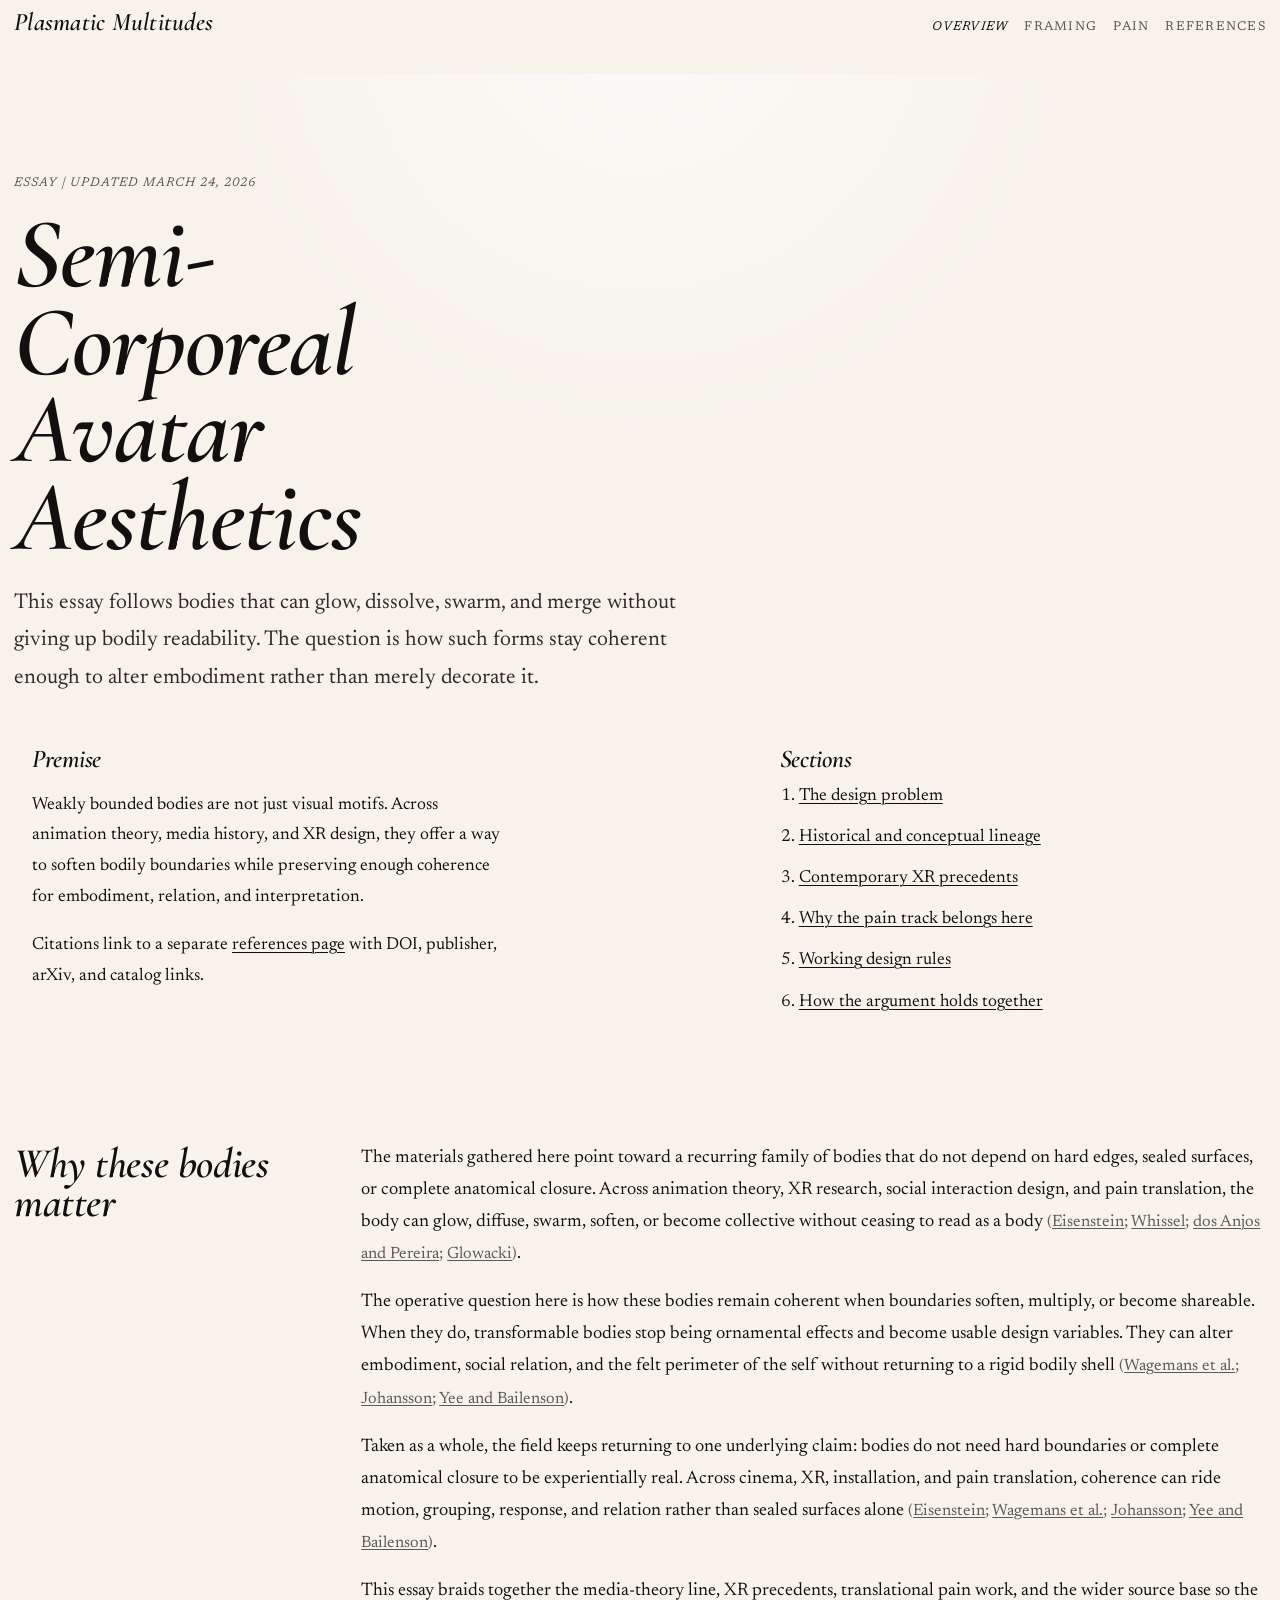
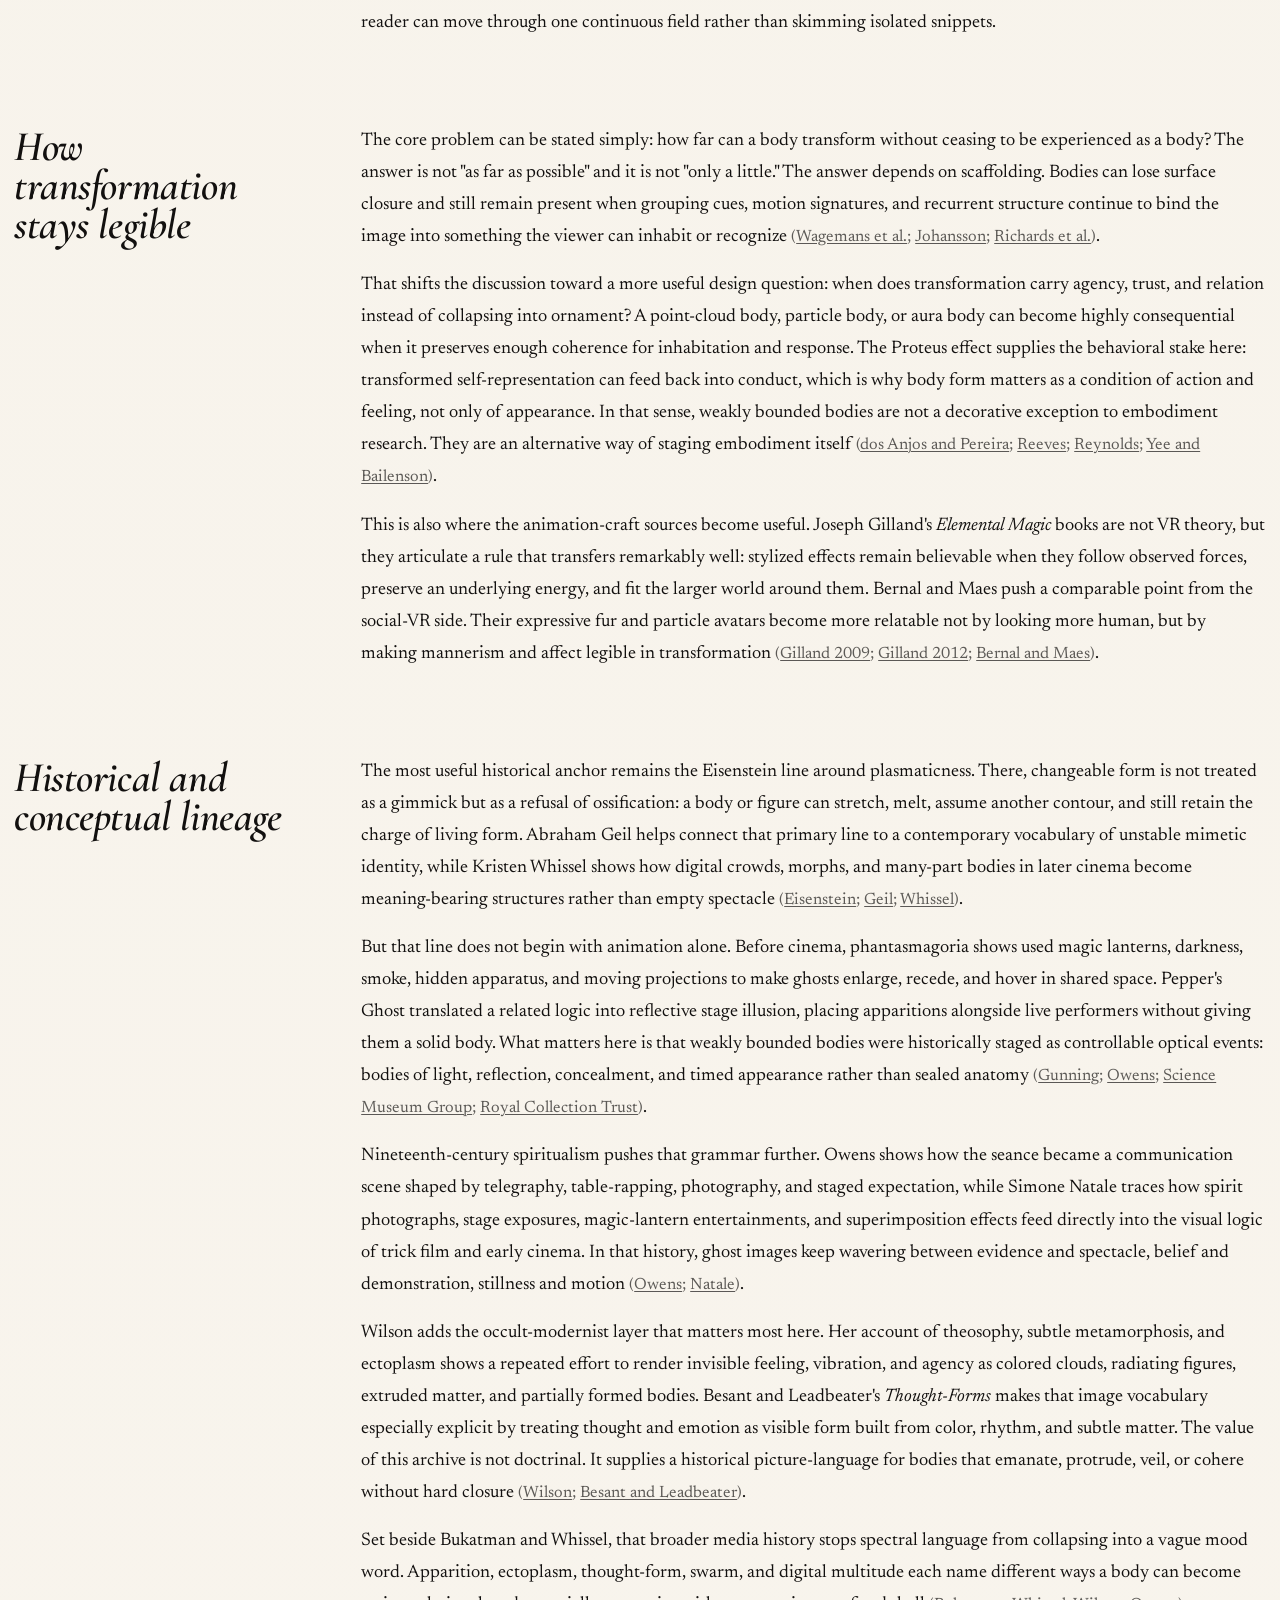
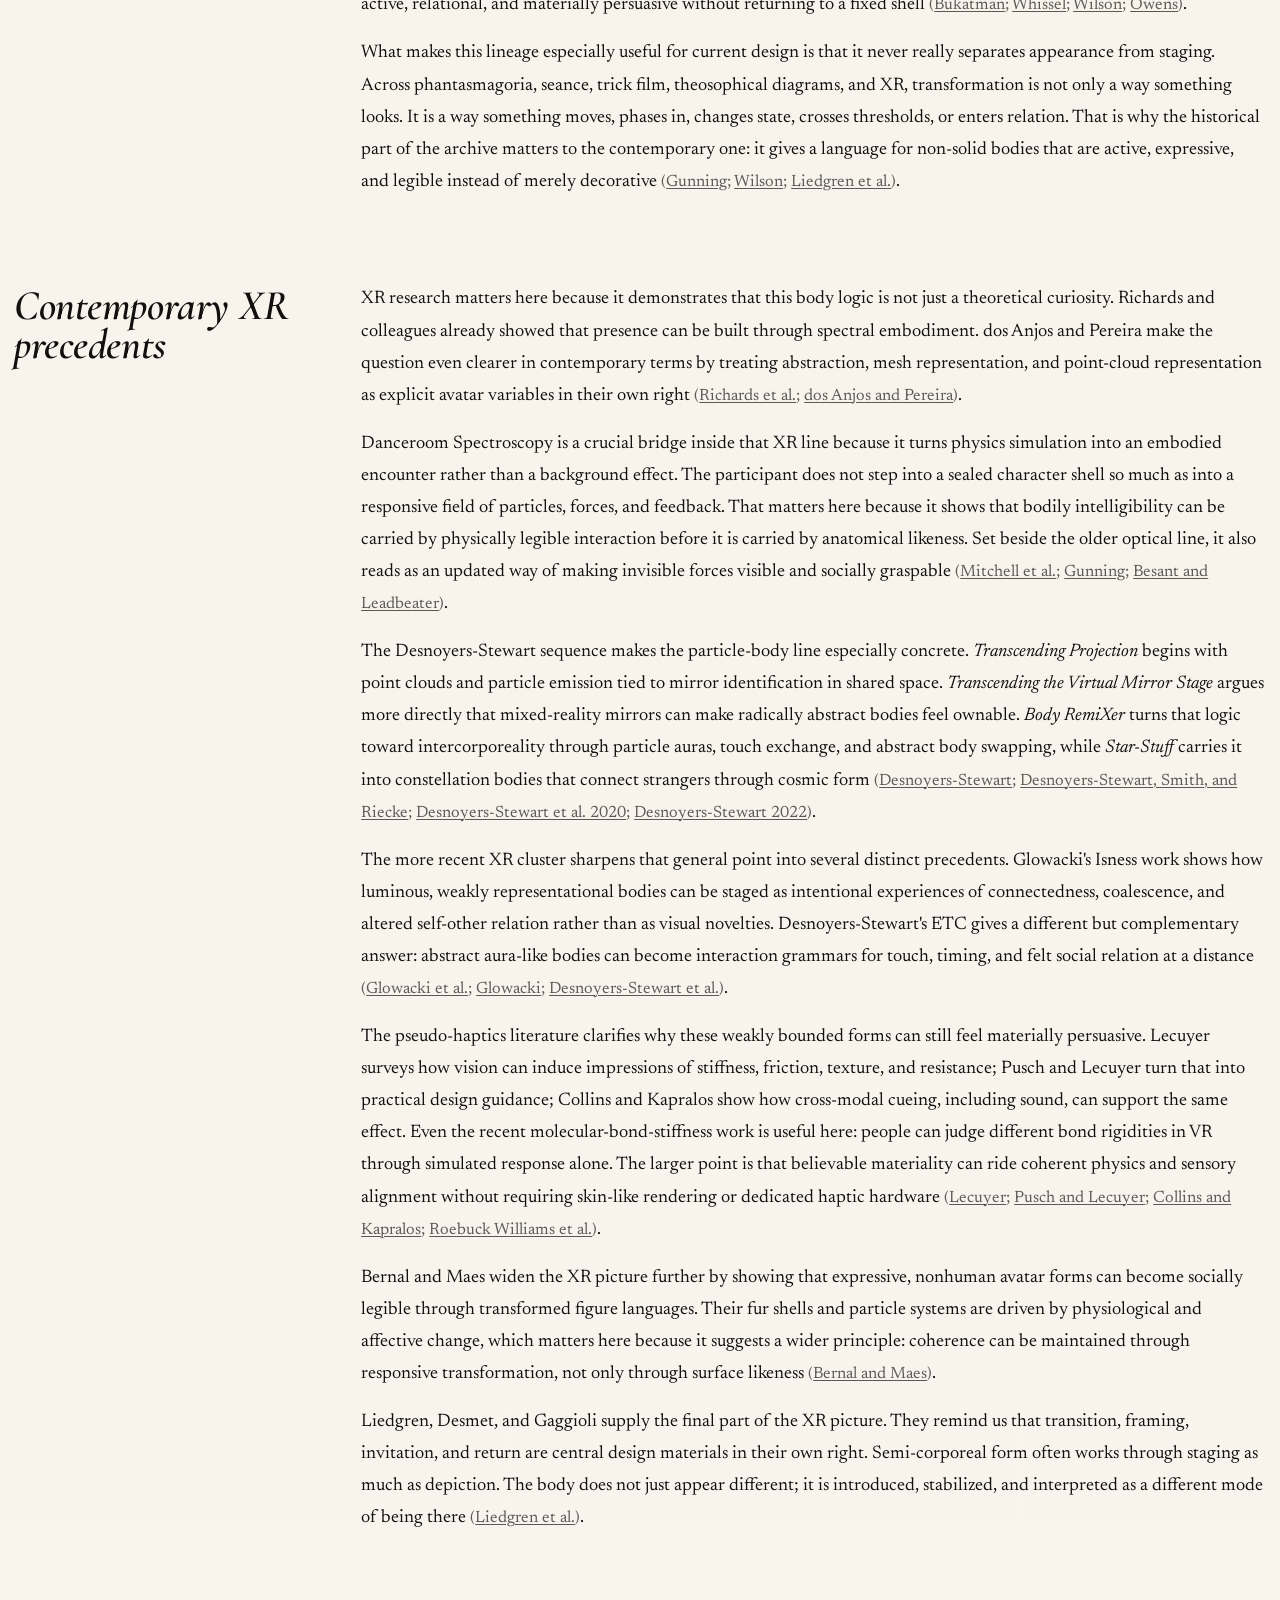
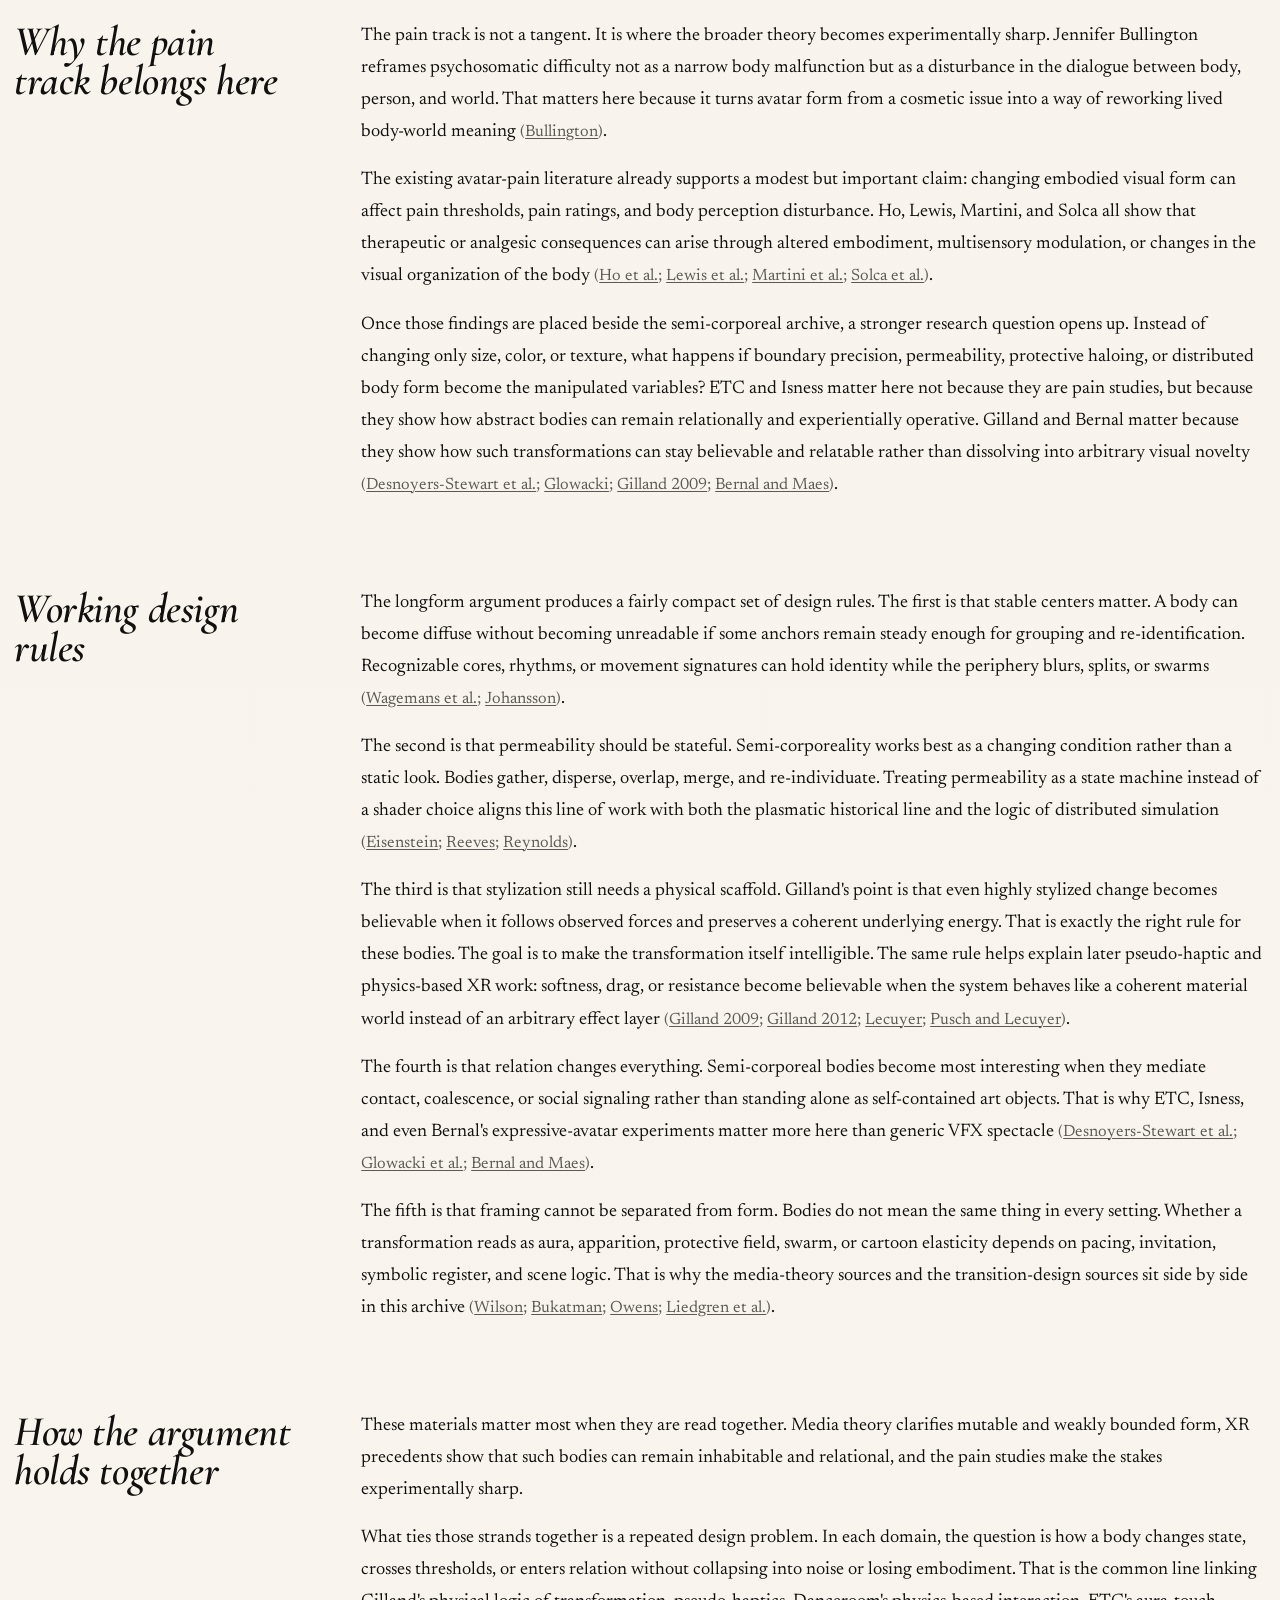
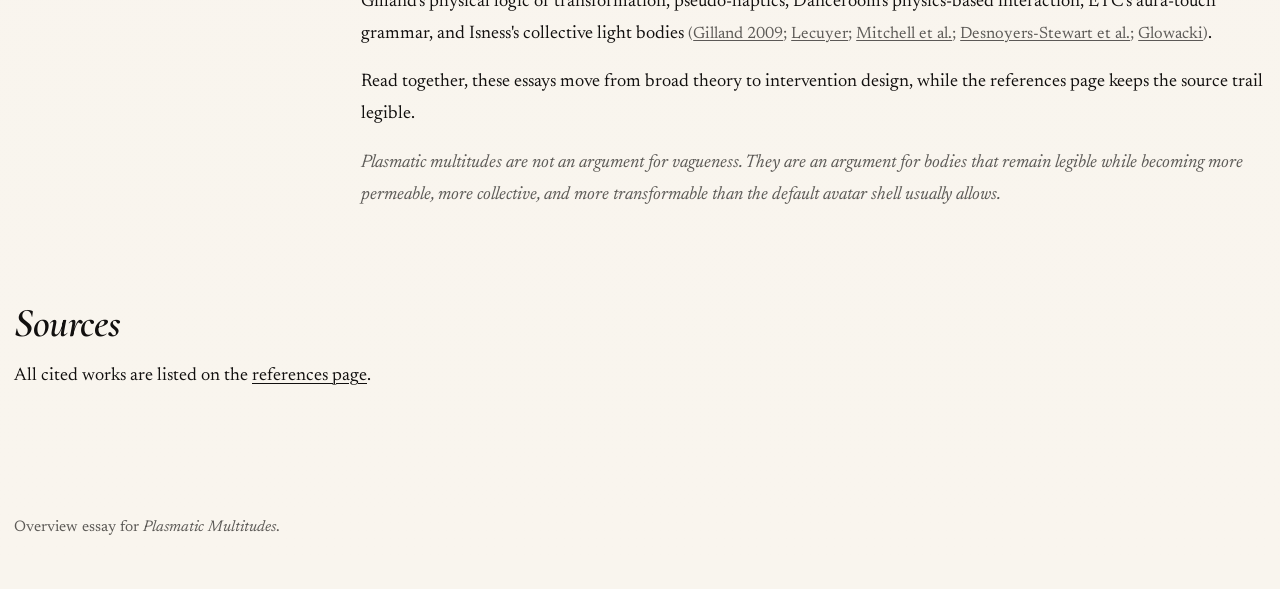
==== commit 4e99d7f9: "Integrate optical ghost lineage into public essays" ====
--- a/index.html
+++ b/index.html
@@ -146,22 +146,51 @@
             <span class="citation">(<a href="references.html#ref-eisenstein">Eisenstein</a>; <a href="references.html#ref-geil">Geil</a>; <a href="references.html#ref-whissel">Whissel</a>)</span>.
           </p>
           <p>
-            A second line comes from modernism, animation theory, and ghost history. Leigh Wilson
-            gives this inquiry a vocabulary for ectoplasm, animated copying, and unstable
-            materialization. Scott Bukatman treats animated spirit as a media poetics of liveliness.
-            Susan Owens makes a related point from another angle: apparition is never just a generic
-            mood, but a historically specific visual grammar. The value of these sources is that
-            they stop "ethereal" from becoming a lazy catch-all. Aura, swarm, residue, apparition,
-            and animated spirit each imply different histories and different kinds of relation
-            <span class="citation">(<a href="references.html#ref-wilson">Wilson</a>; <a href="references.html#ref-bukatman">Bukatman</a>; <a href="references.html#ref-owens">Owens</a>)</span>.
+            But that line does not begin with animation alone. Before cinema, phantasmagoria shows
+            used magic lanterns, darkness, smoke, hidden apparatus, and moving projections to make
+            ghosts enlarge, recede, and hover in shared space. Pepper's Ghost translated a related
+            logic into reflective stage illusion, placing apparitions alongside live performers
+            without giving them a solid body. What matters here is that weakly bounded bodies were
+            historically staged as controllable optical events: bodies of light, reflection,
+            concealment, and timed appearance rather than sealed anatomy
+            <span class="citation">(<a href="references.html#ref-gunning-2004">Gunning</a>; <a href="references.html#ref-owens">Owens</a>; <a href="references.html#ref-science-museum-lantern">Science Museum Group</a>; <a href="references.html#ref-peppers-ghost">Royal Collection Trust</a>)</span>.
+          </p>
+          <p>
+            Nineteenth-century spiritualism pushes that grammar further. Owens shows how the
+            seance became a communication scene shaped by telegraphy, table-rapping, photography,
+            and staged expectation, while Simone Natale traces how spirit photographs, stage
+            exposures, magic-lantern entertainments, and superimposition effects feed directly into
+            the visual logic of trick film and early cinema. In that history, ghost images keep
+            wavering between evidence and spectacle, belief and demonstration, stillness and motion
+            <span class="citation">(<a href="references.html#ref-owens">Owens</a>; <a href="references.html#ref-natale-2012">Natale</a>)</span>.
+          </p>
+          <p>
+            Wilson adds the occult-modernist layer that matters most here. Her account of
+            theosophy, subtle metamorphosis, and ectoplasm shows a repeated effort to render
+            invisible feeling, vibration, and agency as colored clouds, radiating figures,
+            extruded matter, and partially formed bodies. Besant and Leadbeater's
+            <em>Thought-Forms</em> makes that image vocabulary especially explicit by treating
+            thought and emotion as visible form built from color, rhythm, and subtle matter. The
+            value of this archive is not doctrinal. It supplies a historical picture-language for
+            bodies that emanate, protrude, veil, or cohere without hard closure
+            <span class="citation">(<a href="references.html#ref-wilson">Wilson</a>; <a href="references.html#ref-thought-forms">Besant and Leadbeater</a>)</span>.
+          </p>
+          <p>
+            Set beside Bukatman and Whissel, that broader media history stops spectral language
+            from collapsing into a vague mood word. Apparition, ectoplasm, thought-form, swarm,
+            and digital multitude each name different ways a body can become active, relational,
+            and materially persuasive without returning to a fixed shell
+            <span class="citation">(<a href="references.html#ref-bukatman">Bukatman</a>; <a href="references.html#ref-whissel">Whissel</a>; <a href="references.html#ref-wilson">Wilson</a>; <a href="references.html#ref-owens">Owens</a>)</span>.
           </p>
           <p>
             What makes this lineage especially useful for current design is that it never really
-            separates aesthetics from behavior. In these materials, transformation is not only a
-            way something looks. It is a way something moves, changes state, crosses thresholds, or
-            enters relation. That is why the historical part of the archive matters to the
-            contemporary one: it gives a language for non-solid bodies that are active, expressive,
-            and legible instead of merely decorative.
+            separates appearance from staging. Across phantasmagoria, seance, trick film,
+            theosophical diagrams, and XR, transformation is not only a way something looks. It is
+            a way something moves, phases in, changes state, crosses thresholds, or enters
+            relation. That is why the historical part of the archive matters to the contemporary
+            one: it gives a language for non-solid bodies that are active, expressive, and legible
+            instead of merely decorative
+            <span class="citation">(<a href="references.html#ref-gunning-2004">Gunning</a>; <a href="references.html#ref-wilson">Wilson</a>; <a href="references.html#ref-liedgren">Liedgren et al.</a>)</span>.
           </p>
         </section>
 
@@ -181,8 +210,9 @@
             does not step into a sealed character shell so much as into a responsive field of
             particles, forces, and feedback. That matters here because it shows that bodily
             intelligibility can be carried by physically legible interaction before it is carried by
-            anatomical likeness
-            <span class="citation">(<a href="references.html#ref-danceroom">Mitchell et al.</a>)</span>.
+            anatomical likeness. Set beside the older optical line, it also reads as an updated way
+            of making invisible forces visible and socially graspable
+            <span class="citation">(<a href="references.html#ref-danceroom">Mitchell et al.</a>; <a href="references.html#ref-gunning-2004">Gunning</a>; <a href="references.html#ref-thought-forms">Besant and Leadbeater</a>)</span>.
           </p>
           <p>
             The Desnoyers-Stewart sequence makes the particle-body line especially concrete.
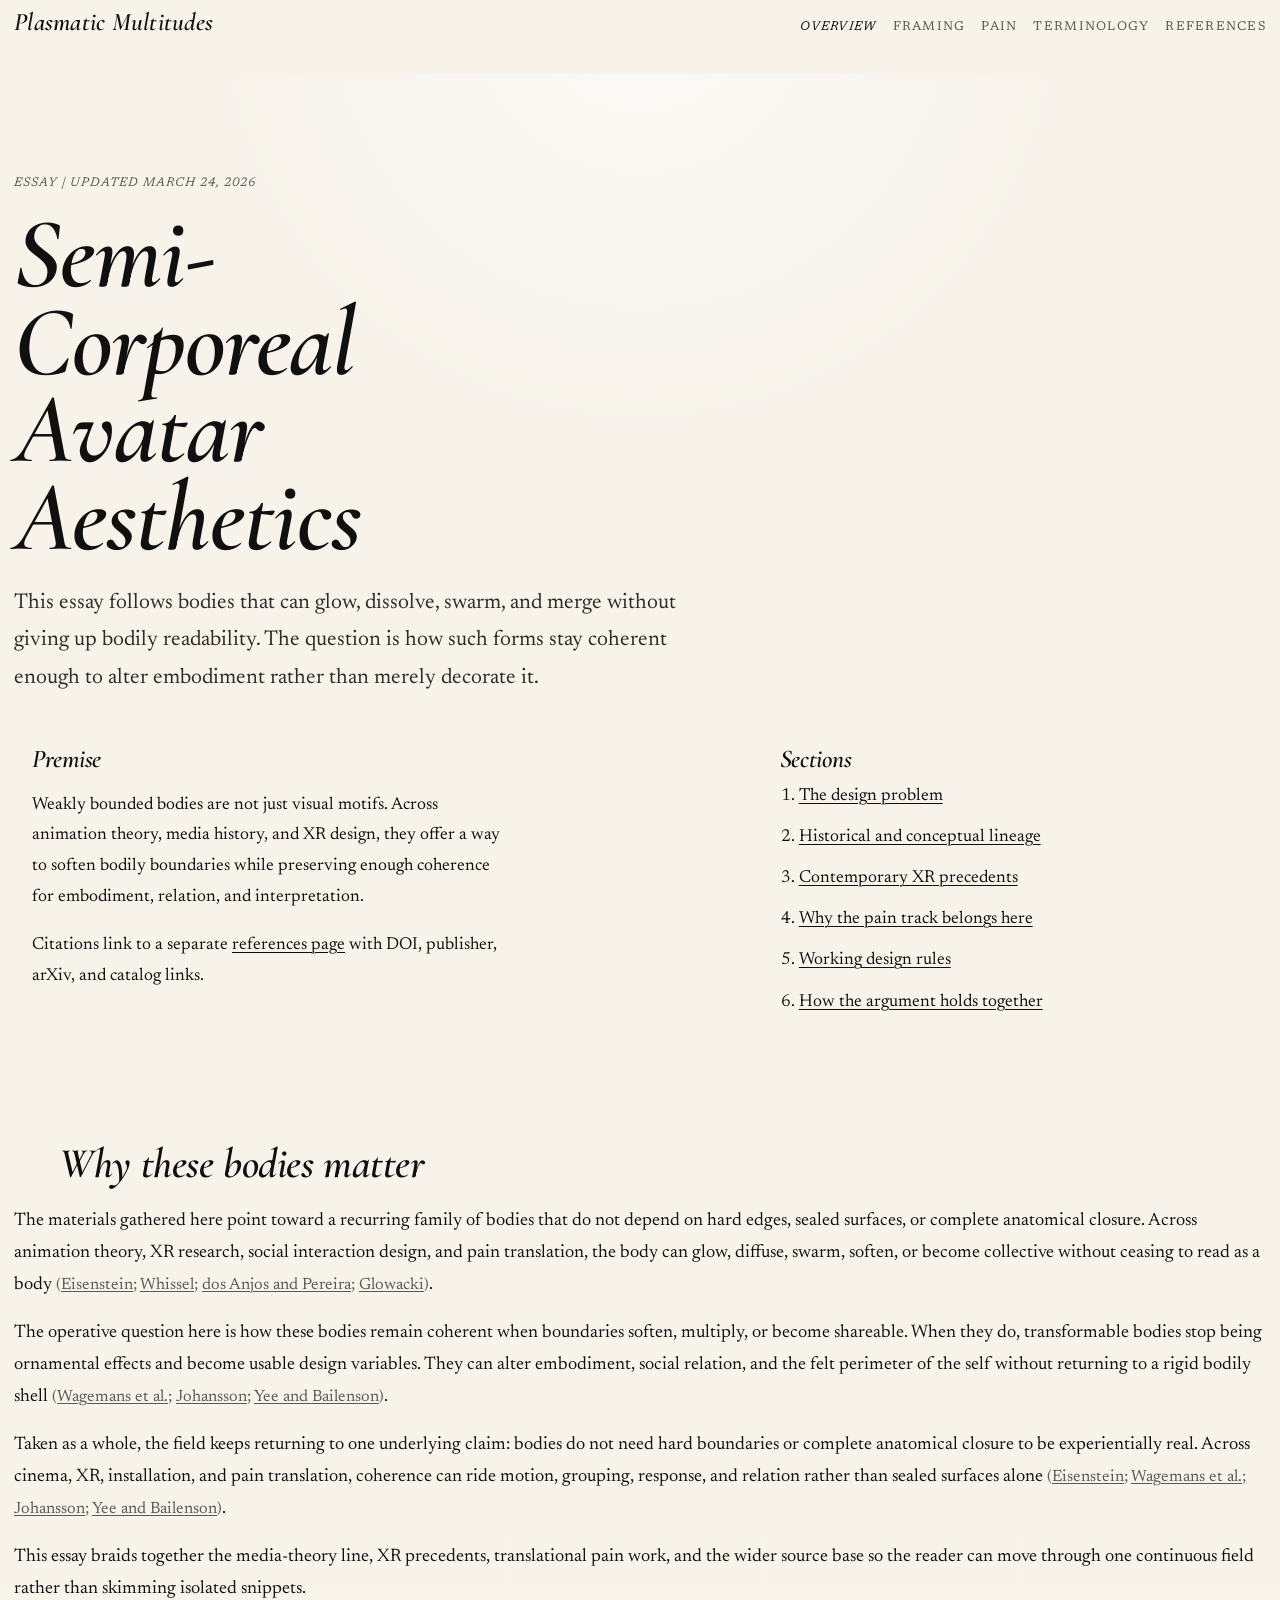
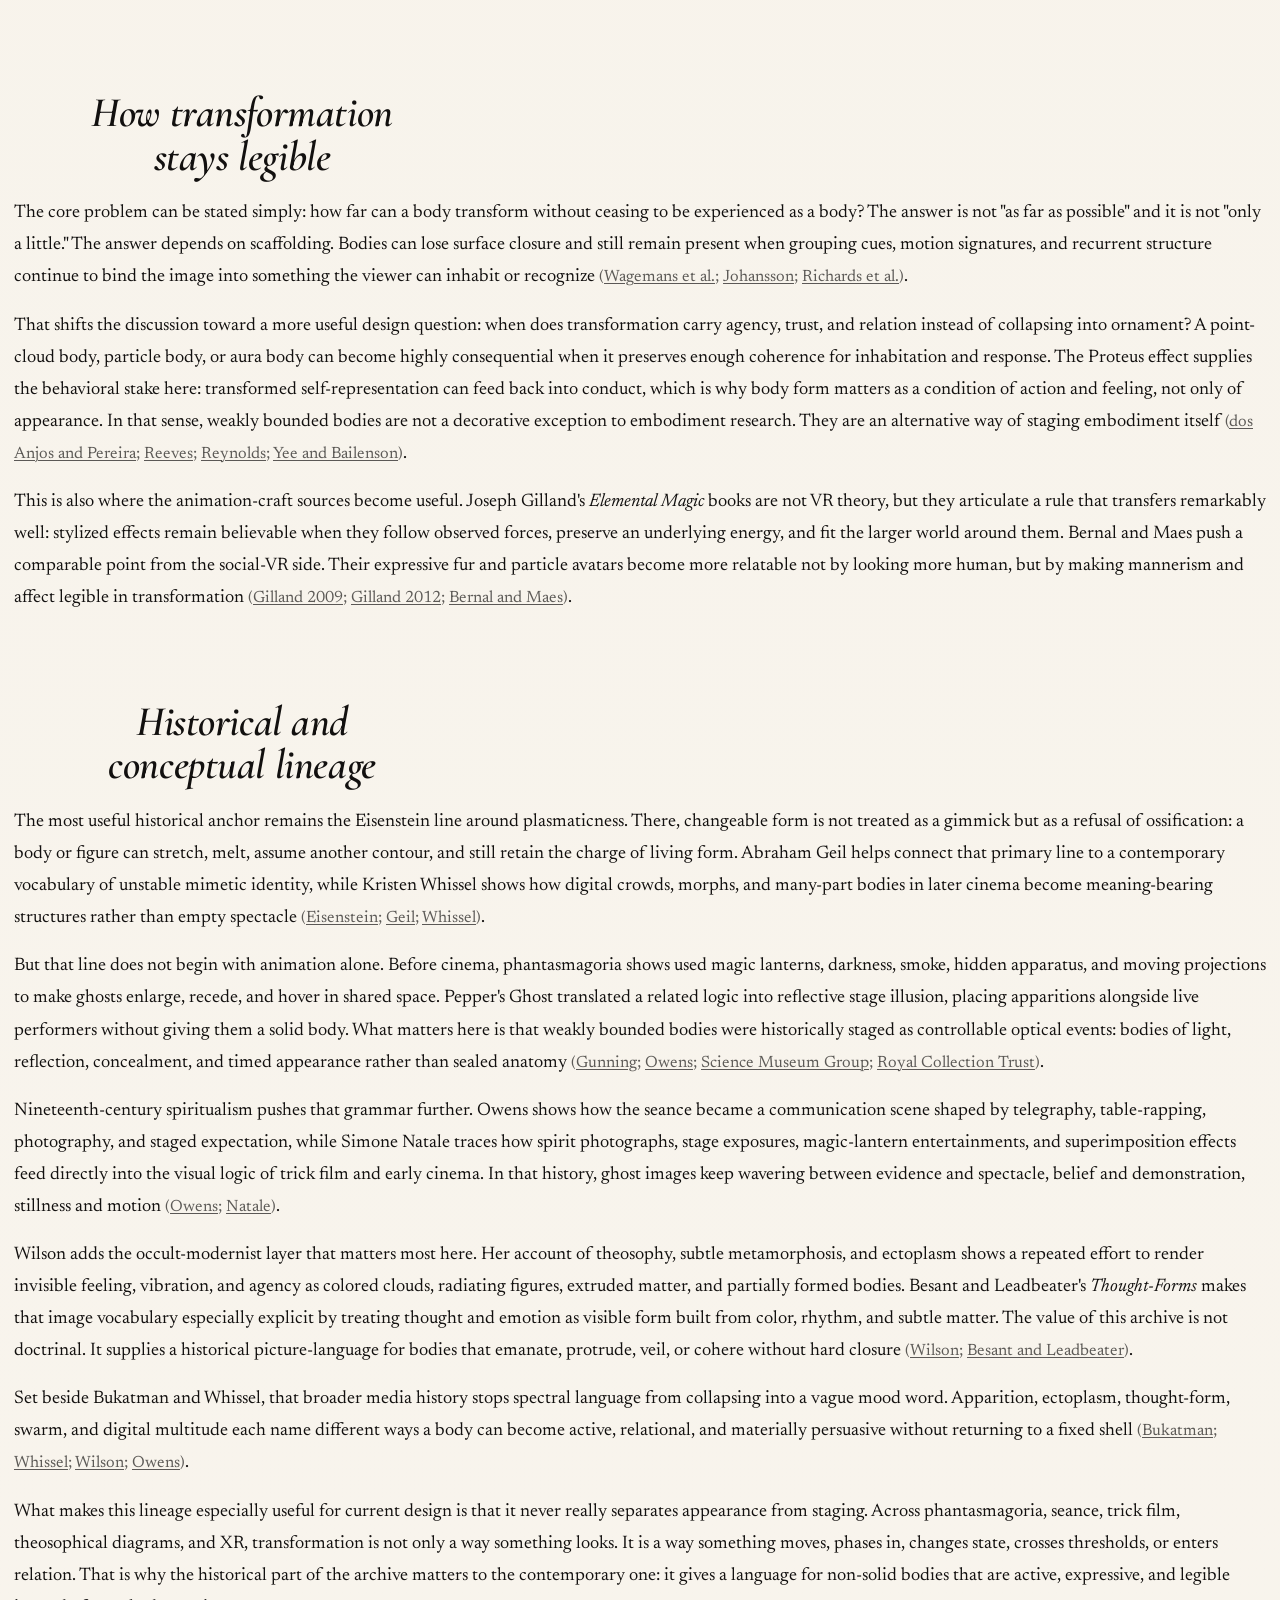
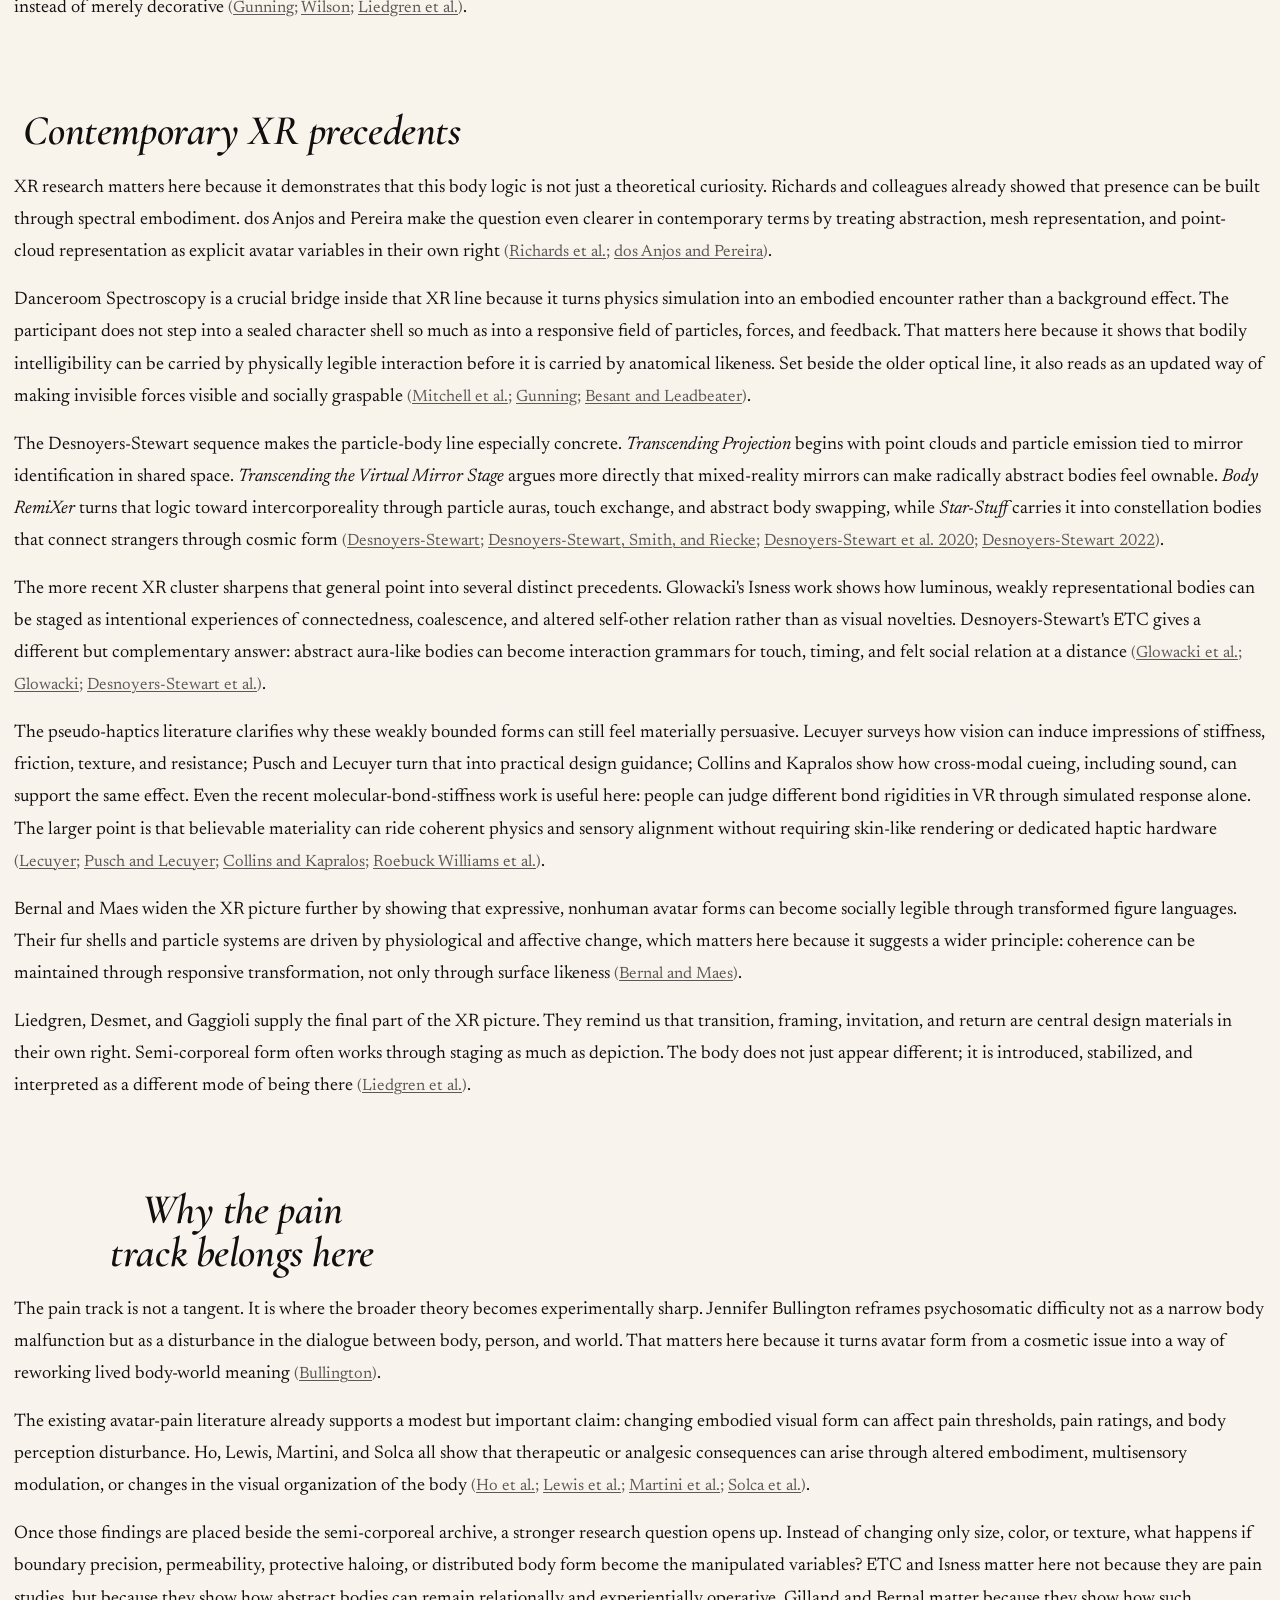
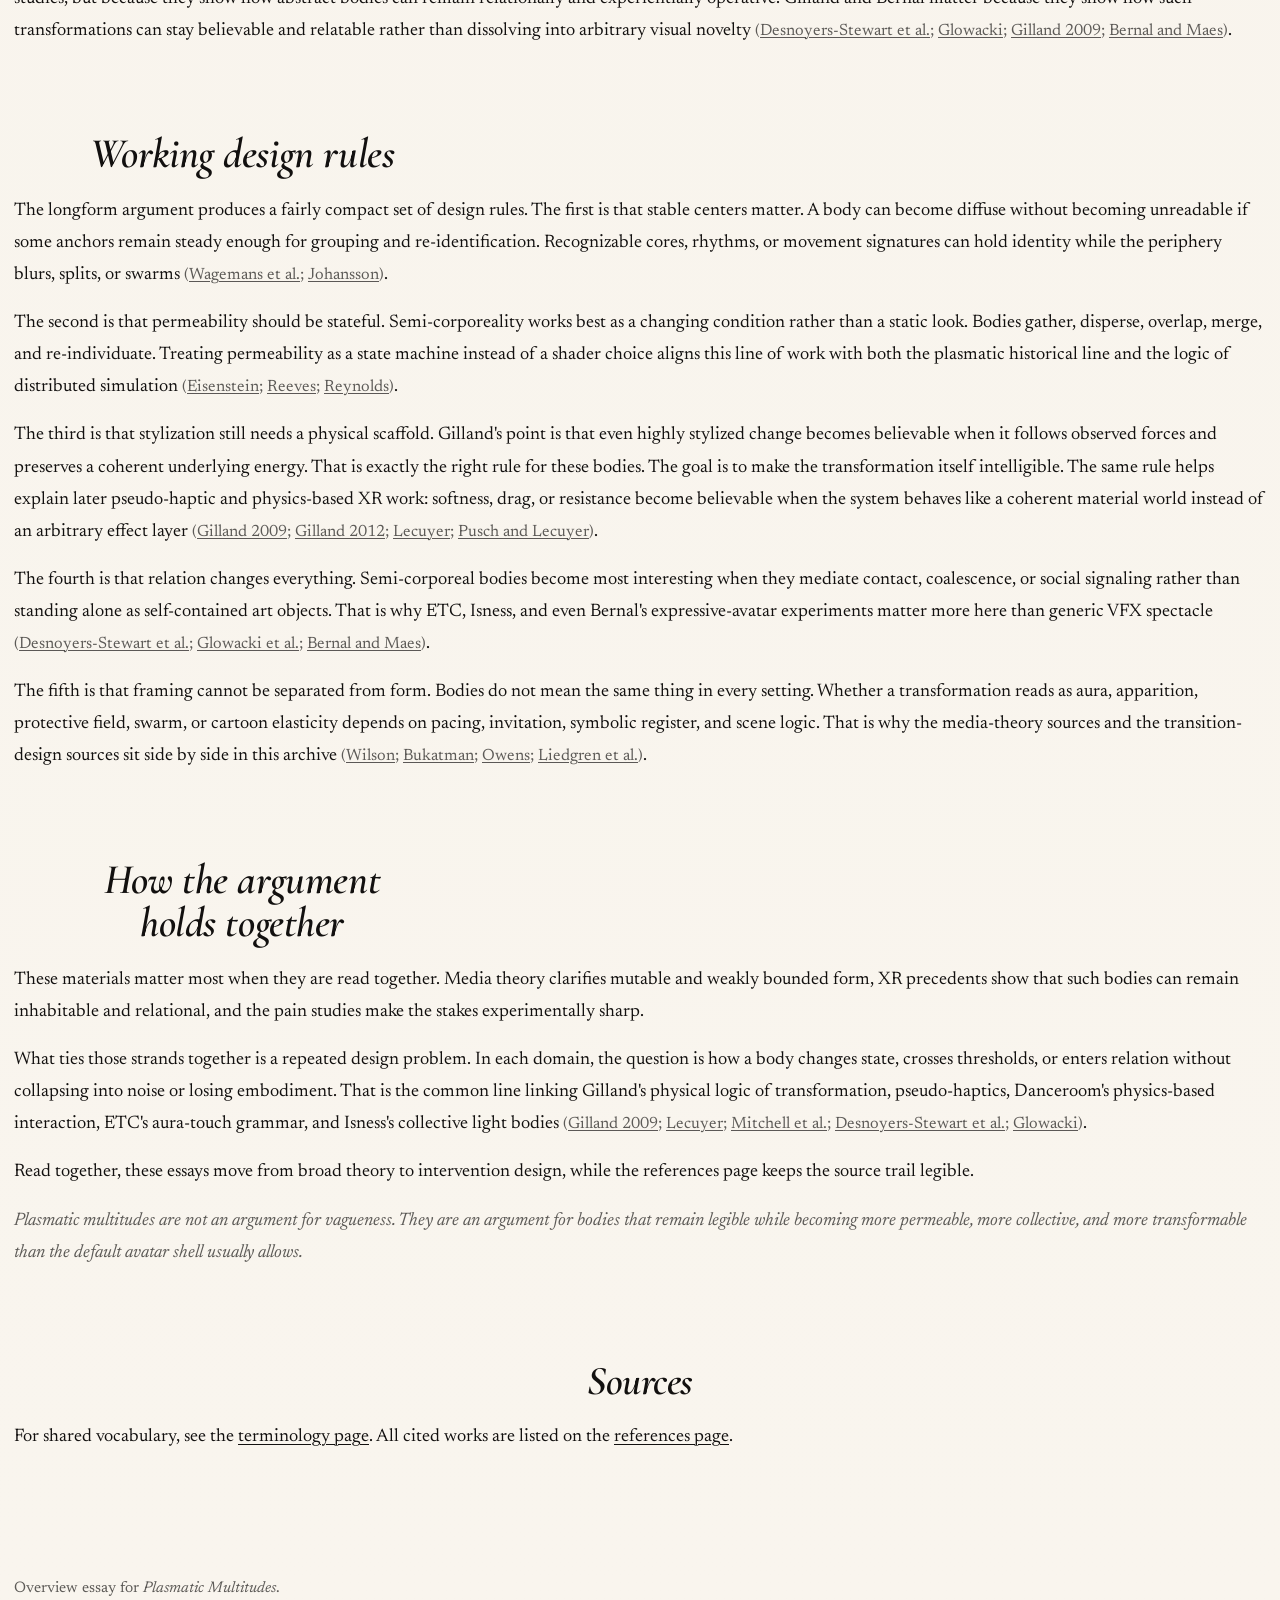
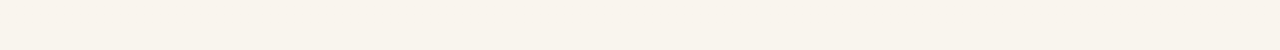
==== commit 6ee99d73: "Center section headings and add terminology guide" ====
--- a/index.html
+++ b/index.html
@@ -24,6 +24,7 @@
           <a href="index.html" aria-current="page">Overview</a>
           <a href="project.html">Framing</a>
           <a href="pain.html">Pain</a>
+          <a href="terminology.html">Terminology</a>
           <a href="references.html">References</a>
         </nav>
       </div>
@@ -369,7 +370,8 @@
       <section id="sources" class="references">
         <h2>Sources</h2>
         <p>
-          All cited works are listed on the <a href="references.html">references page</a>.
+          For shared vocabulary, see the <a href="terminology.html">terminology page</a>. All
+          cited works are listed on the <a href="references.html">references page</a>.
         </p>
       </section>
     </main>
--- a/assets/site.css
+++ b/assets/site.css
@@ -6,7 +6,7 @@
   --ink-soft: #2f2a27;
   --ink-muted: rgba(18, 16, 15, 0.68);
   --ink-faint: rgba(18, 16, 15, 0.18);
-  --max-width: 82rem;
+  --max-width: 86rem;
   --measure: 74ch;
 }
 
@@ -221,9 +221,11 @@
 
 .article h2,
 .references h2 {
-  margin: 0 0 1rem;
+  max-width: 24ch;
+  margin: 0 auto 1.2rem;
   font-size: clamp(2.2rem, 3.2vw, 3rem);
   line-height: 1.03;
+  text-align: center;
   text-wrap: balance;
 }
 
@@ -316,6 +318,44 @@
   text-transform: uppercase;
 }
 
+.terminology-list {
+  margin: 1.2rem 0 0;
+  padding: 0;
+}
+
+.term-entry {
+  margin: 0;
+  padding: 1.15rem 0 1.35rem;
+  border-top: 1px solid var(--ink-faint);
+}
+
+.term-entry:first-child {
+  padding-top: 0;
+  border-top: 0;
+}
+
+.terminology-list dt {
+  margin: 0 0 0.35rem;
+  font-family: "Cormorant Garamond", Georgia, serif;
+  font-size: clamp(1.45rem, 2.2vw, 1.9rem);
+  font-style: italic;
+  font-weight: 600;
+  line-height: 1.02;
+}
+
+.terminology-list dd {
+  margin: 0 0 0.75rem;
+}
+
+.terminology-list dd:last-child {
+  margin-bottom: 0;
+}
+
+.term-meta {
+  color: var(--ink-muted);
+  font-size: 0.98rem;
+}
+
 .footer {
   padding: 1.6rem 0 3rem;
   color: var(--ink-muted);
@@ -330,31 +370,6 @@
 }
 
 @media (min-width: 901px) {
-  .article section {
-    display: grid;
-    grid-template-columns: 18.5rem minmax(0, 1fr);
-    column-gap: clamp(2.5rem, 4vw, 4.5rem);
-    row-gap: 0;
-    align-items: start;
-  }
-
-  .article section > h2 {
-    grid-column: 1;
-    width: 18.5rem;
-    max-width: 18.5rem;
-    margin: 0;
-    padding: 0.2rem 1rem 0 0;
-    line-height: 0.92;
-    text-wrap: wrap;
-  }
-
-  .article section > h3,
-  .article section > p,
-  .article section > ul,
-  .article section > ol {
-    grid-column: 2;
-  }
-
   .article h2 {
     font-size: clamp(2.35rem, 3.3vw, 3.6rem);
   }
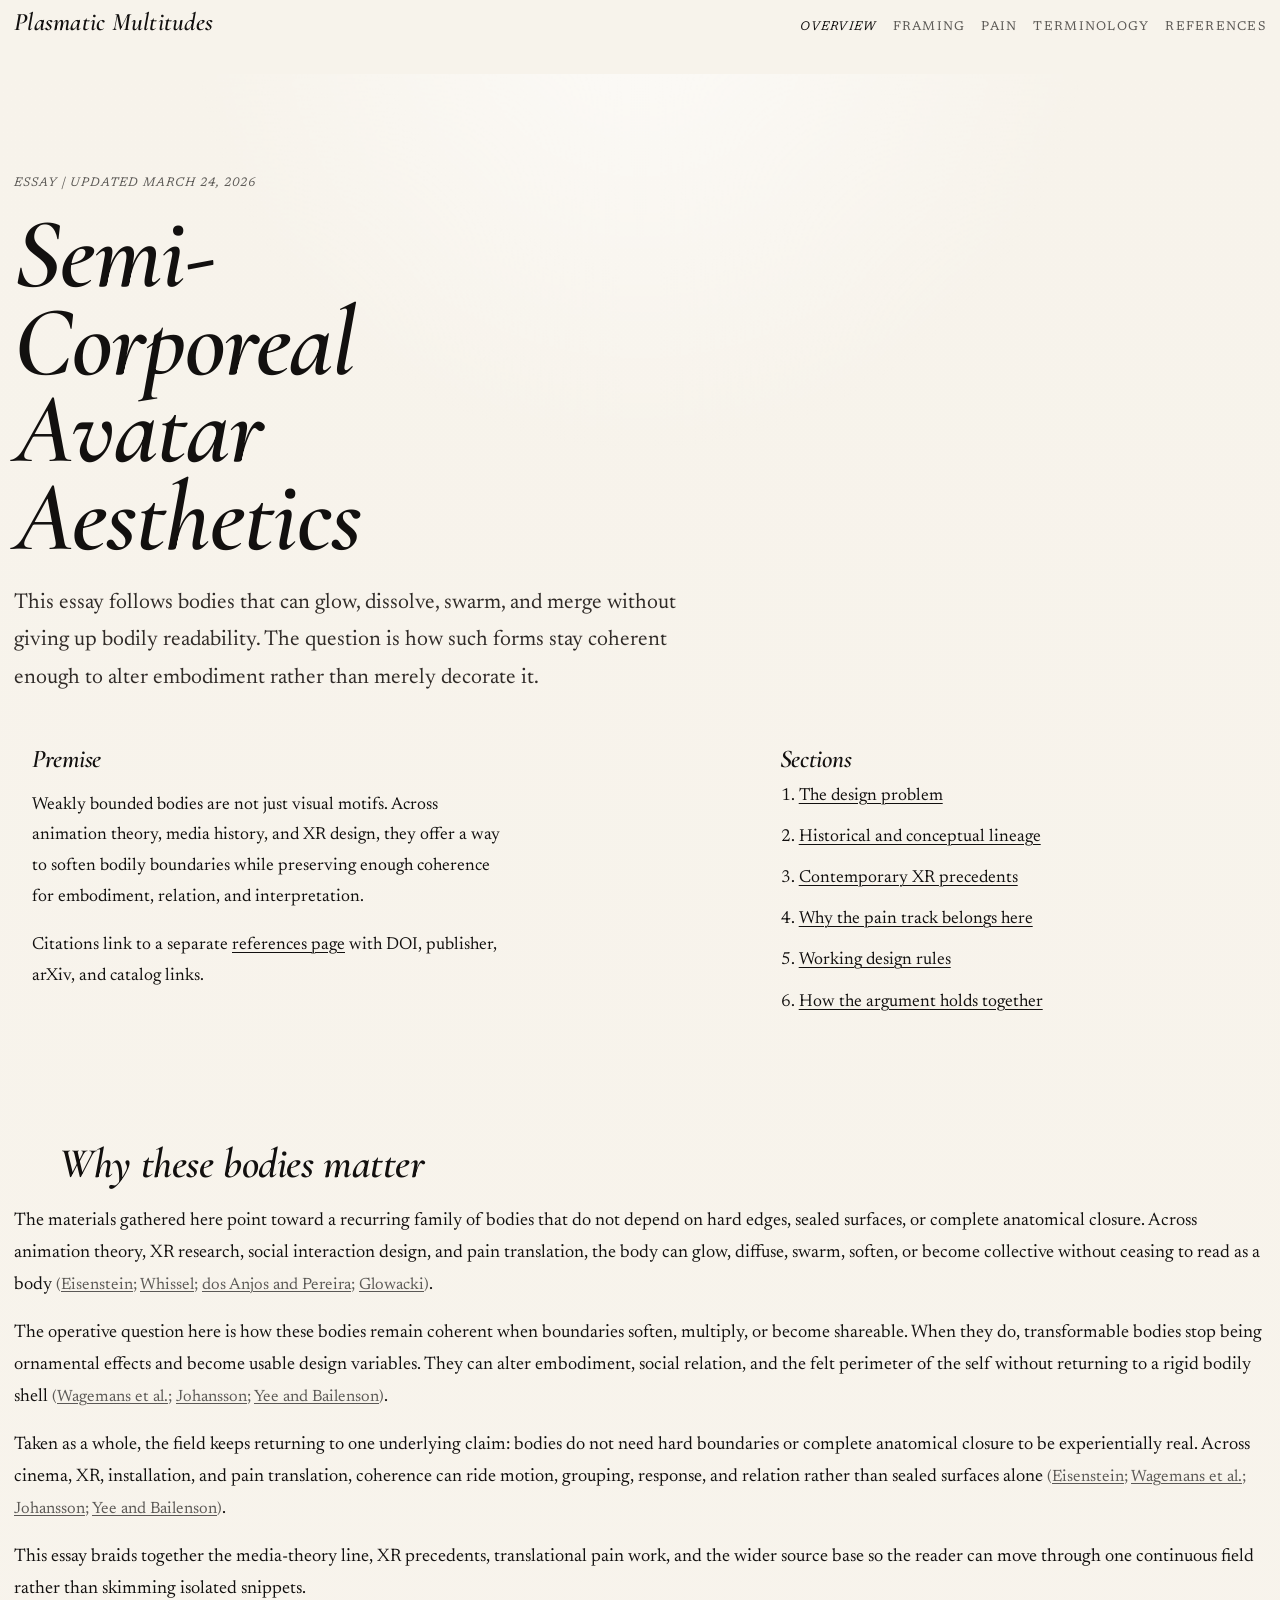
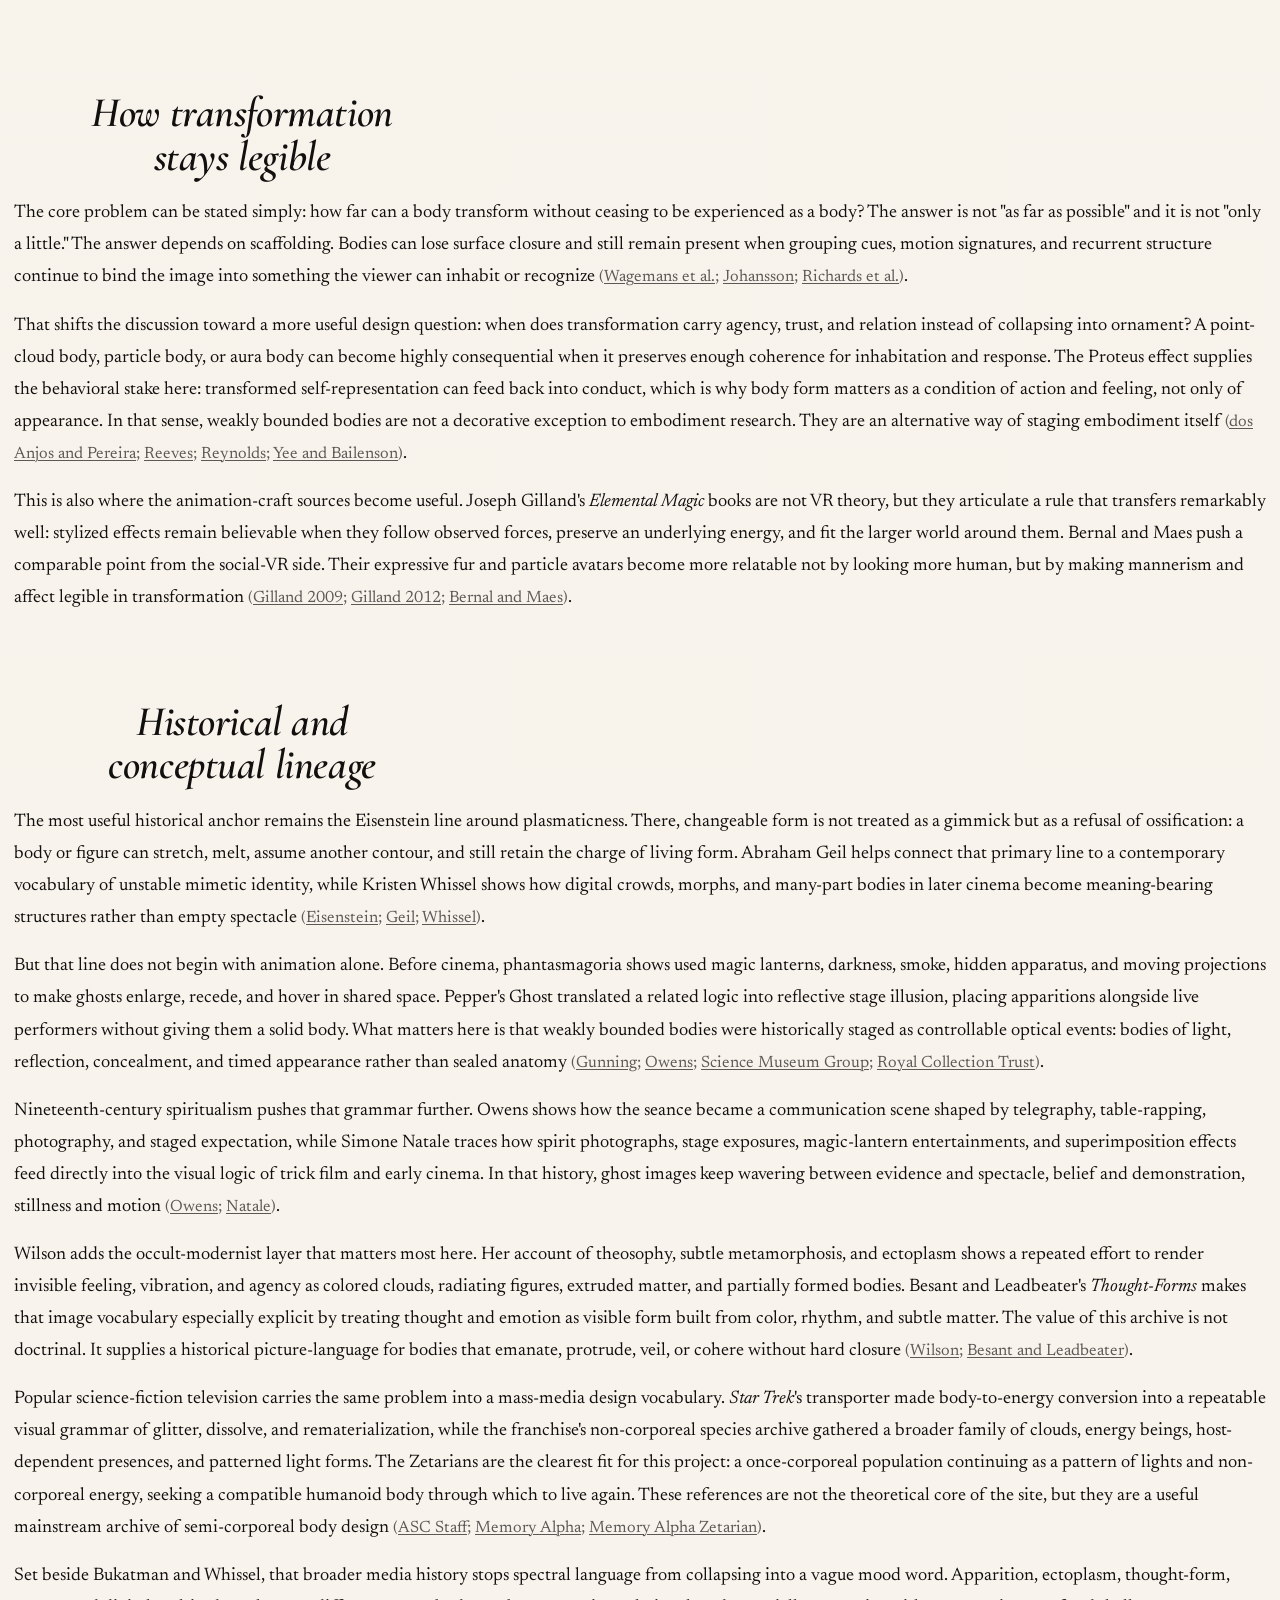
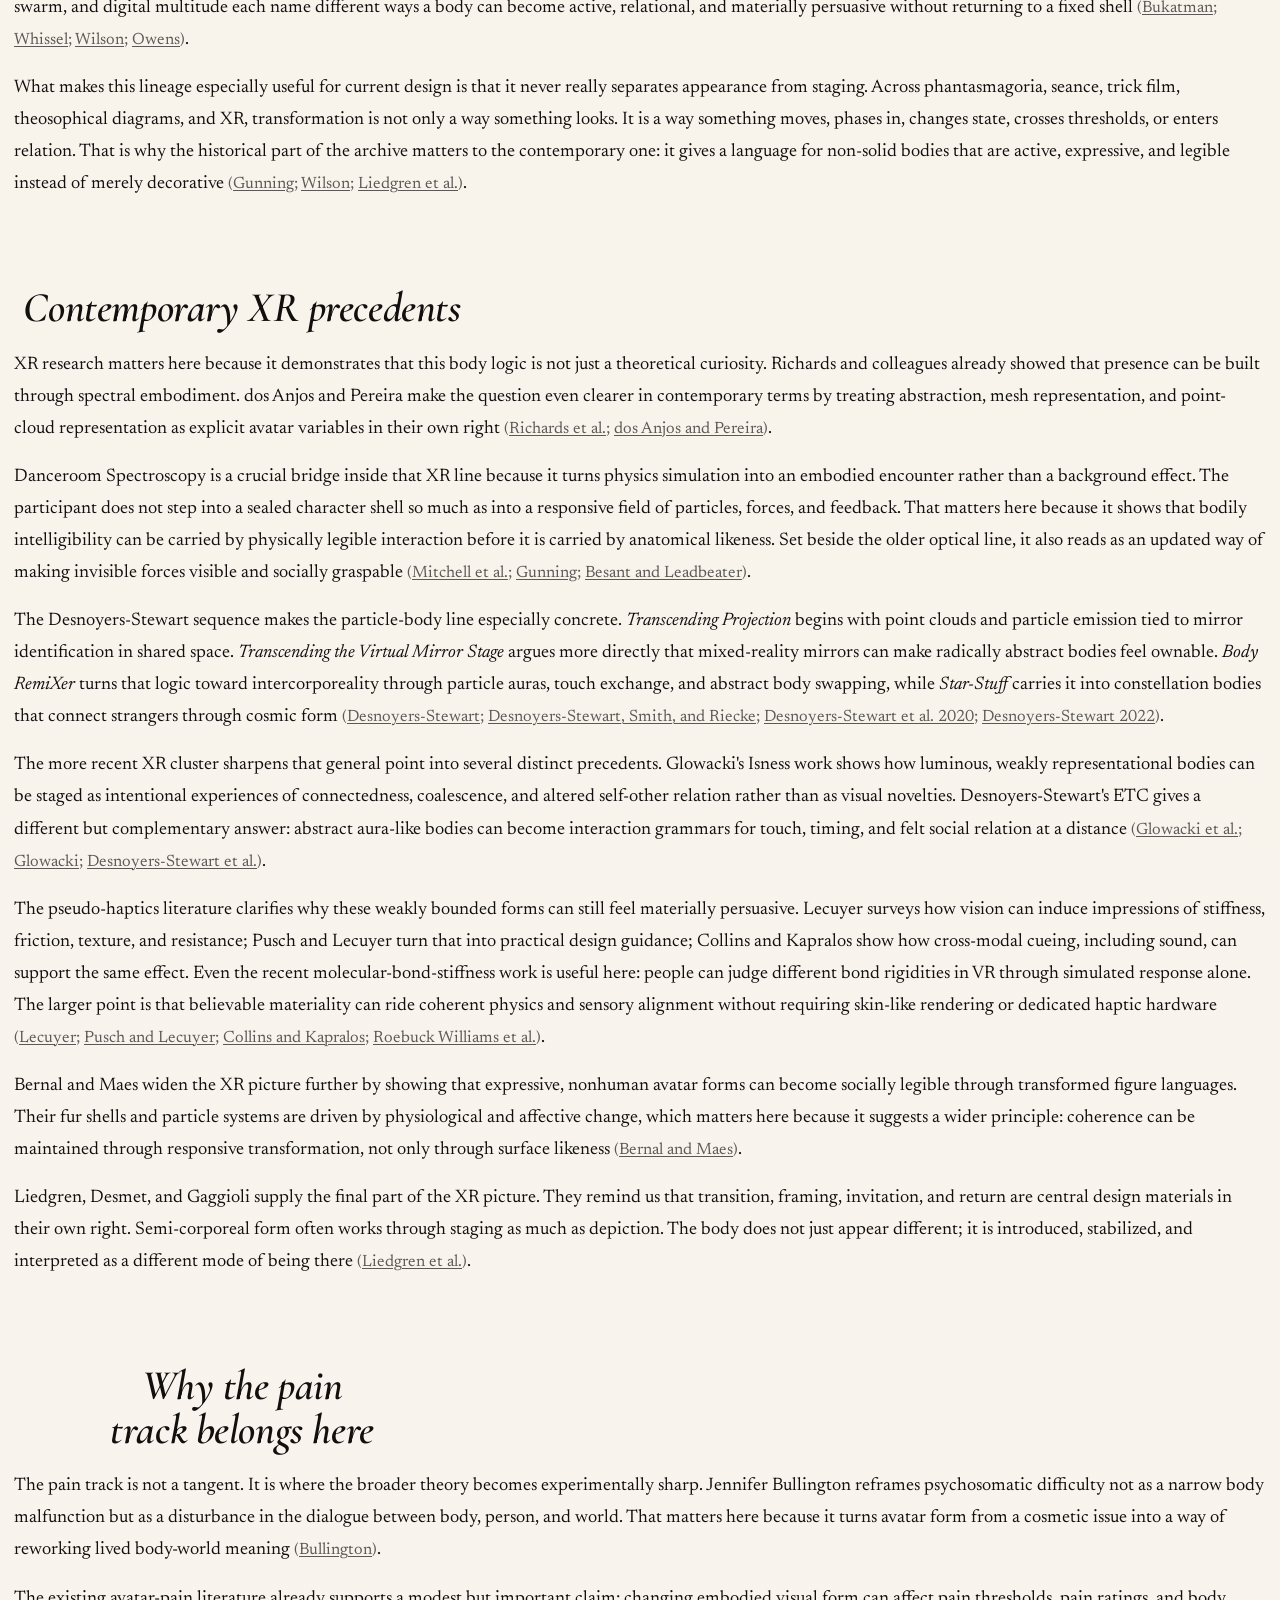
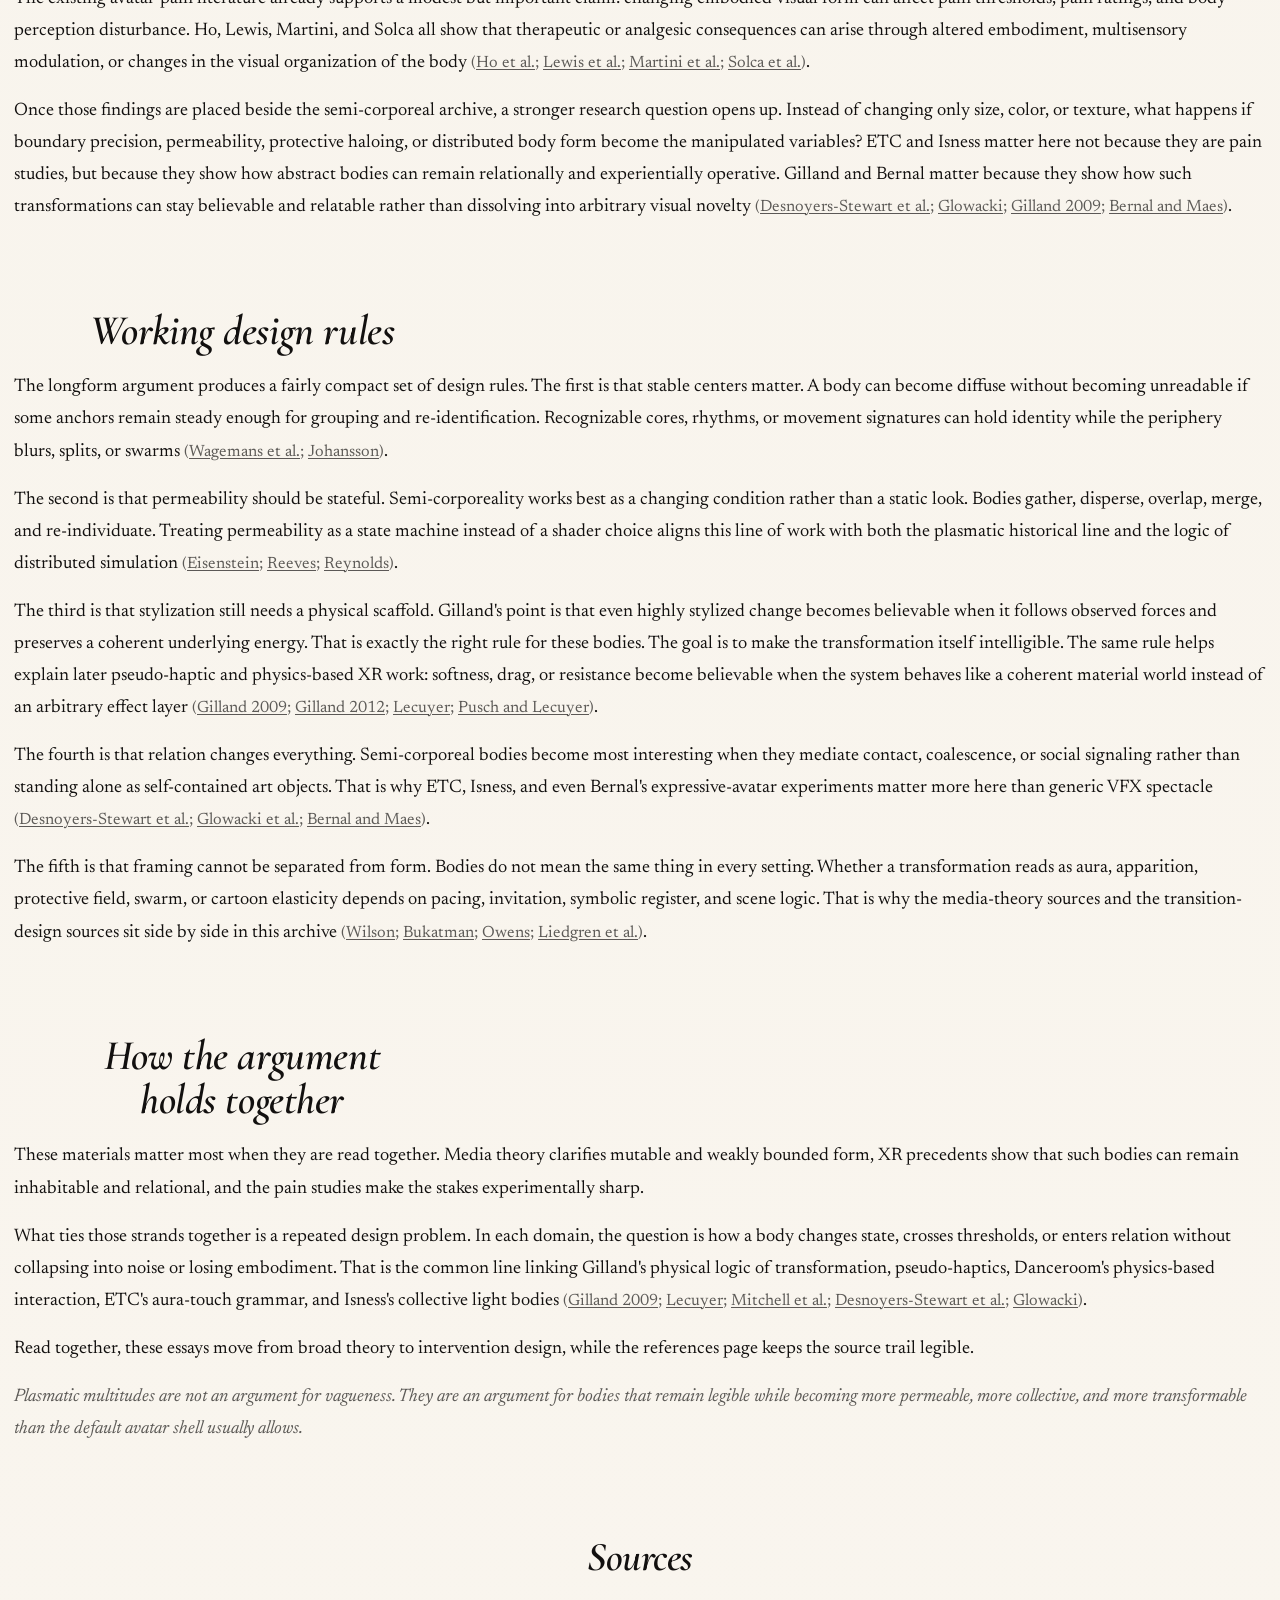
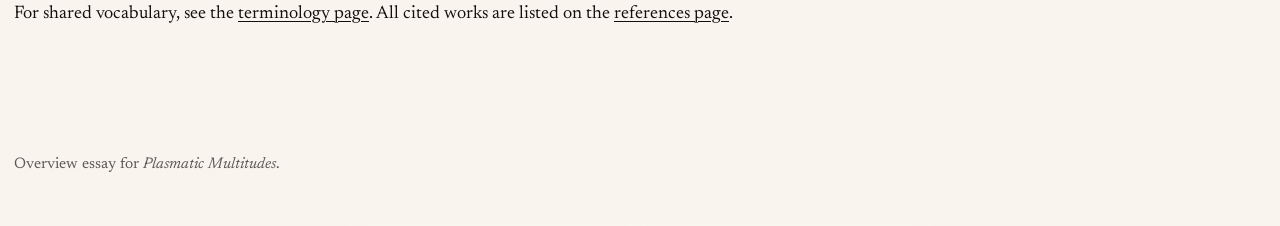
==== commit e5750156: "Add Star Trek semi-corporeal precedents" ====
--- a/index.html
+++ b/index.html
@@ -177,6 +177,18 @@
             <span class="citation">(<a href="references.html#ref-wilson">Wilson</a>; <a href="references.html#ref-thought-forms">Besant and Leadbeater</a>)</span>.
           </p>
           <p>
+            Popular science-fiction television carries the same problem into a mass-media design
+            vocabulary. <em>Star Trek</em>'s transporter made body-to-energy conversion into a
+            repeatable visual grammar of glitter, dissolve, and rematerialization, while the
+            franchise's non-corporeal species archive gathered a broader family of clouds, energy
+            beings, host-dependent presences, and patterned light forms. The Zetarians are the
+            clearest fit for this project: a once-corporeal population continuing as a pattern of
+            lights and non-corporeal energy, seeking a compatible humanoid body through which to
+            live again. These references are not the theoretical core of the site, but they are a
+            useful mainstream archive of semi-corporeal body design
+            <span class="citation">(<a href="references.html#ref-star-trek-transporter">ASC Staff</a>; <a href="references.html#ref-star-trek-noncorporeal">Memory Alpha</a>; <a href="references.html#ref-star-trek-zetarian">Memory Alpha Zetarian</a>)</span>.
+          </p>
+          <p>
             Set beside Bukatman and Whissel, that broader media history stops spectral language
             from collapsing into a vague mood word. Apparition, ectoplasm, thought-form, swarm,
             and digital multitude each name different ways a body can become active, relational,
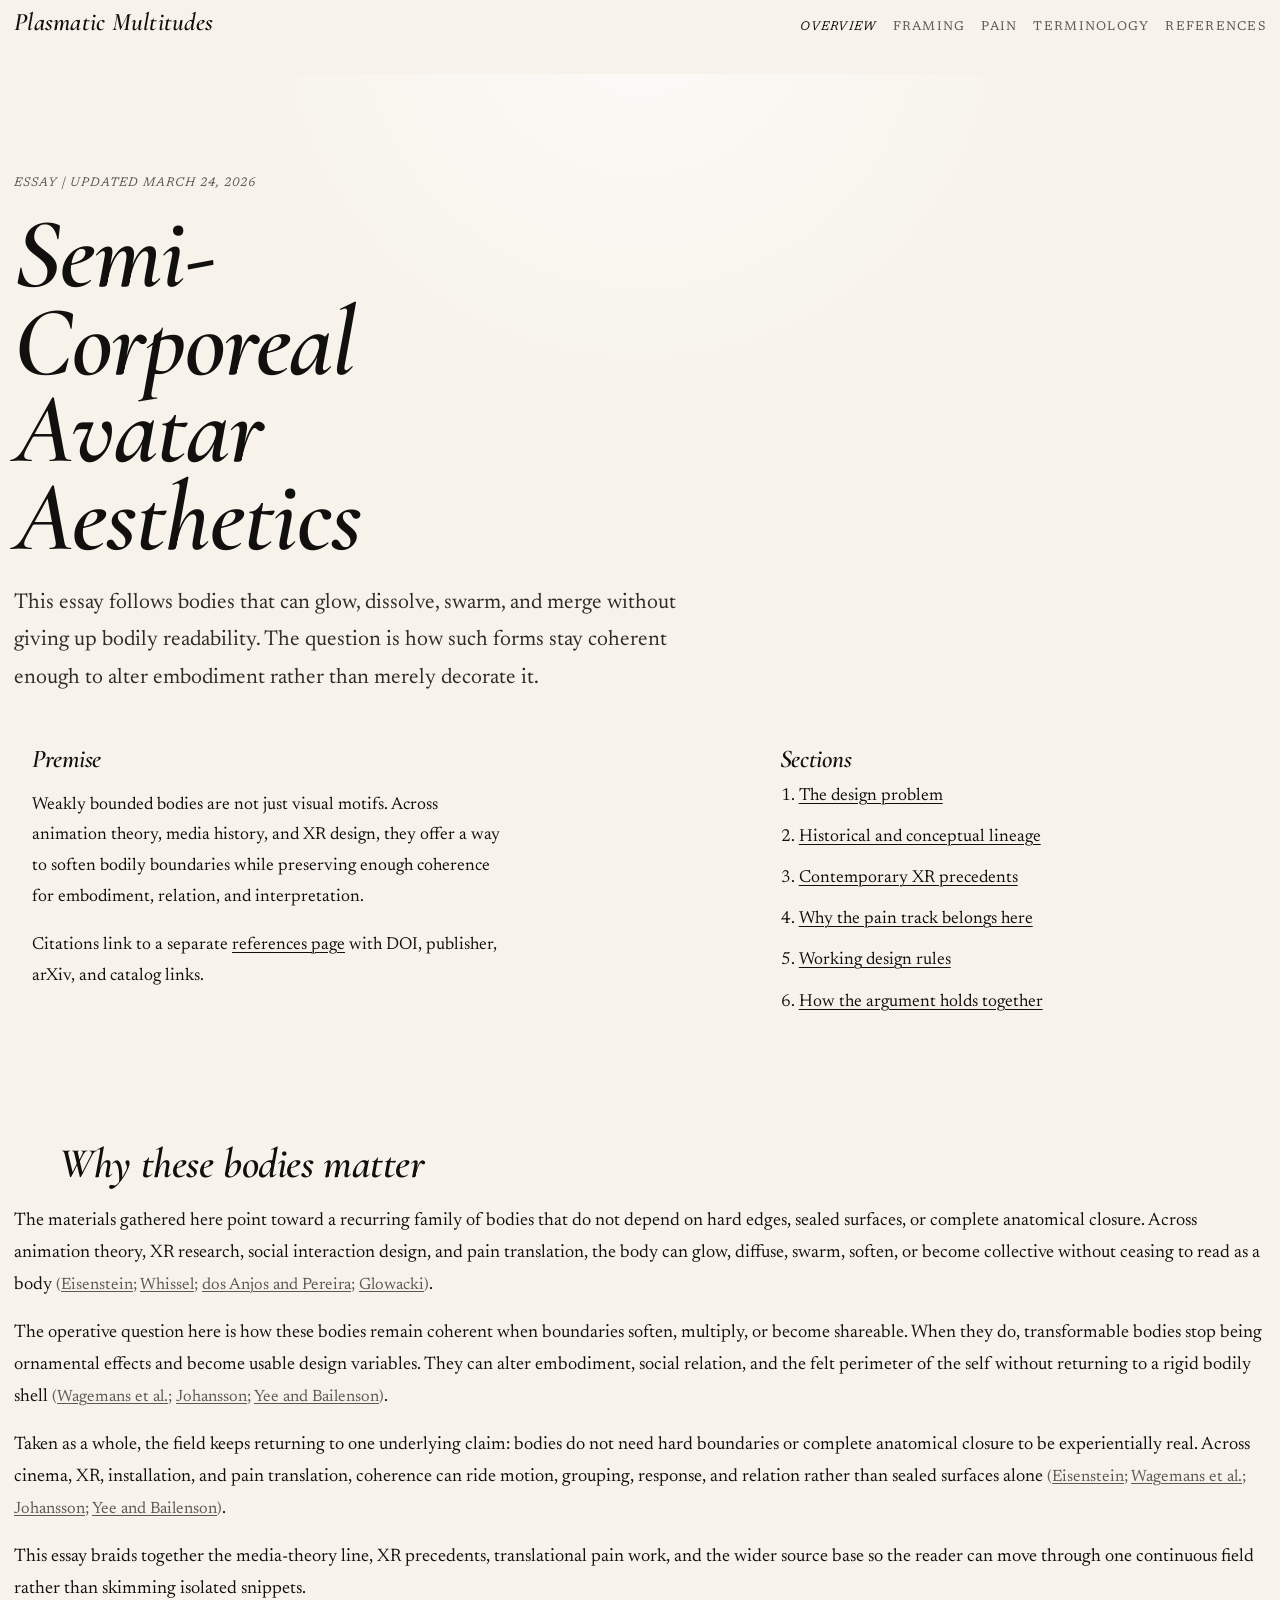
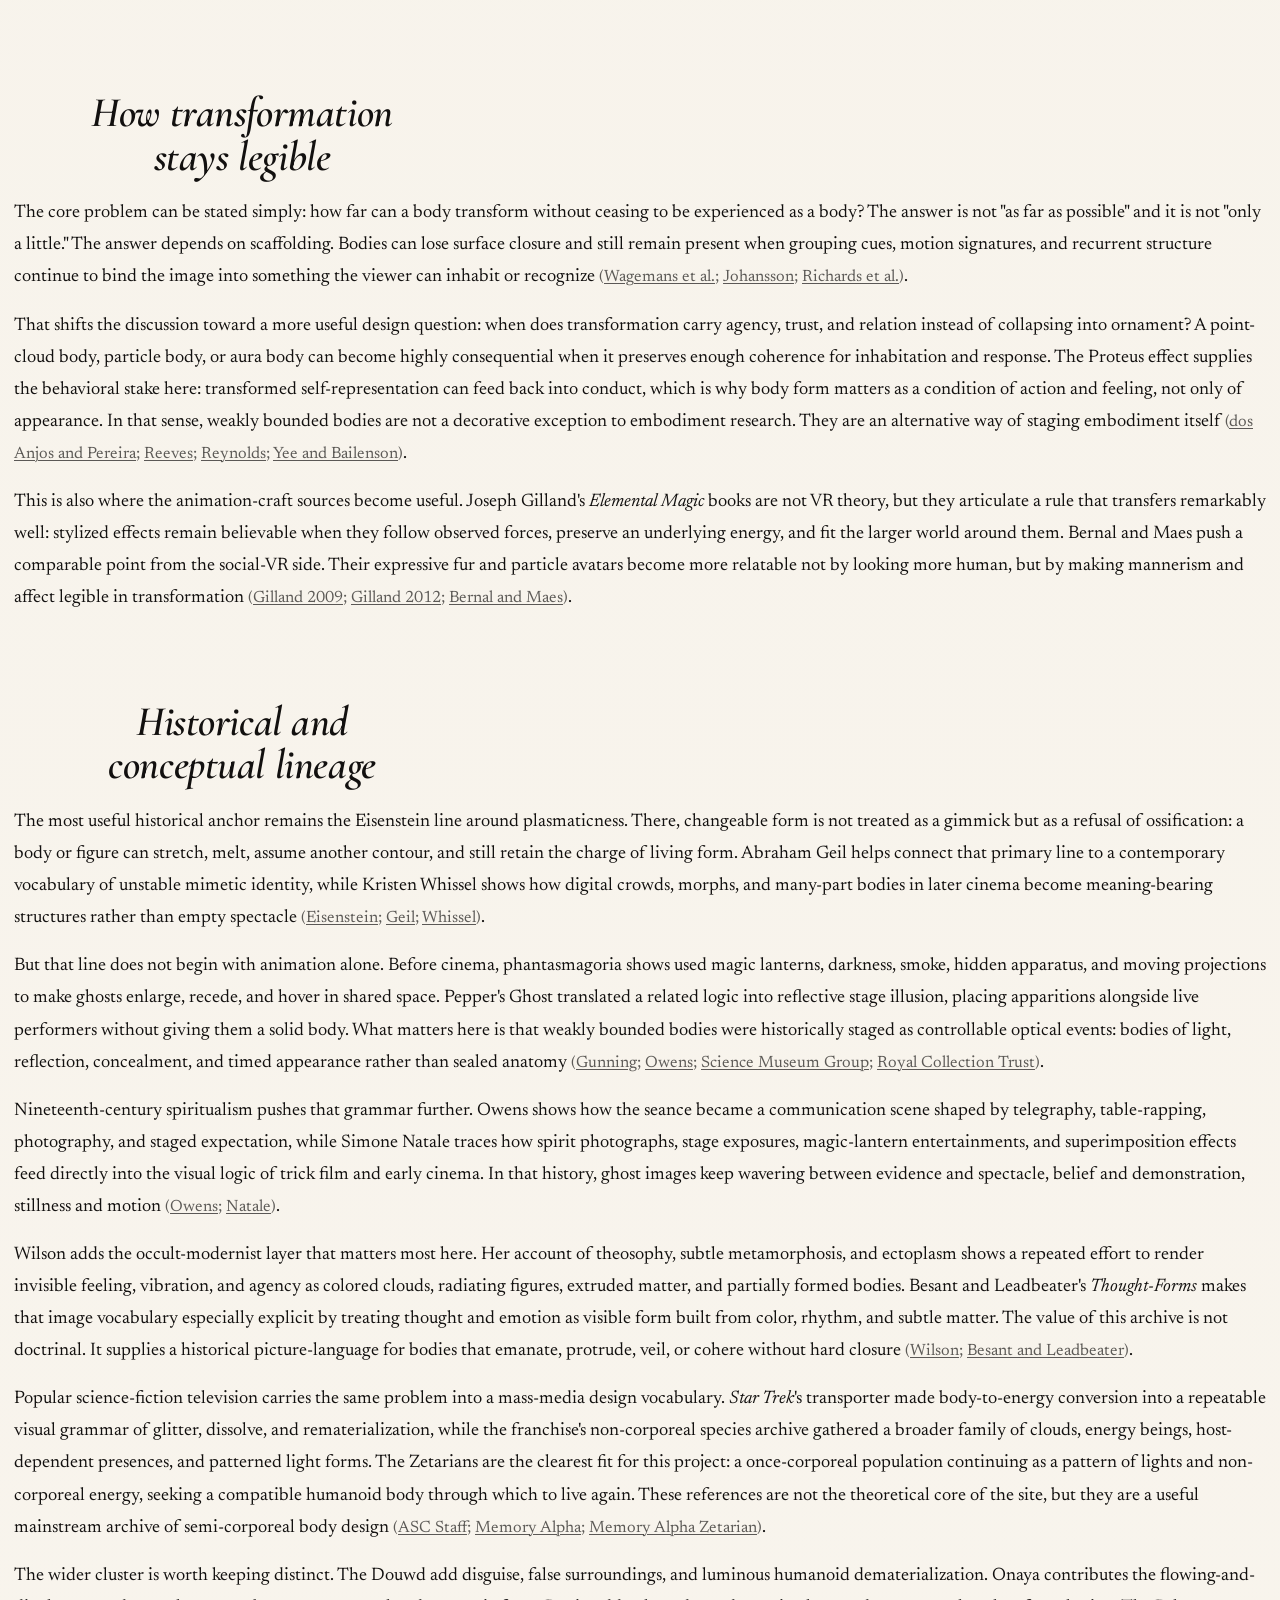
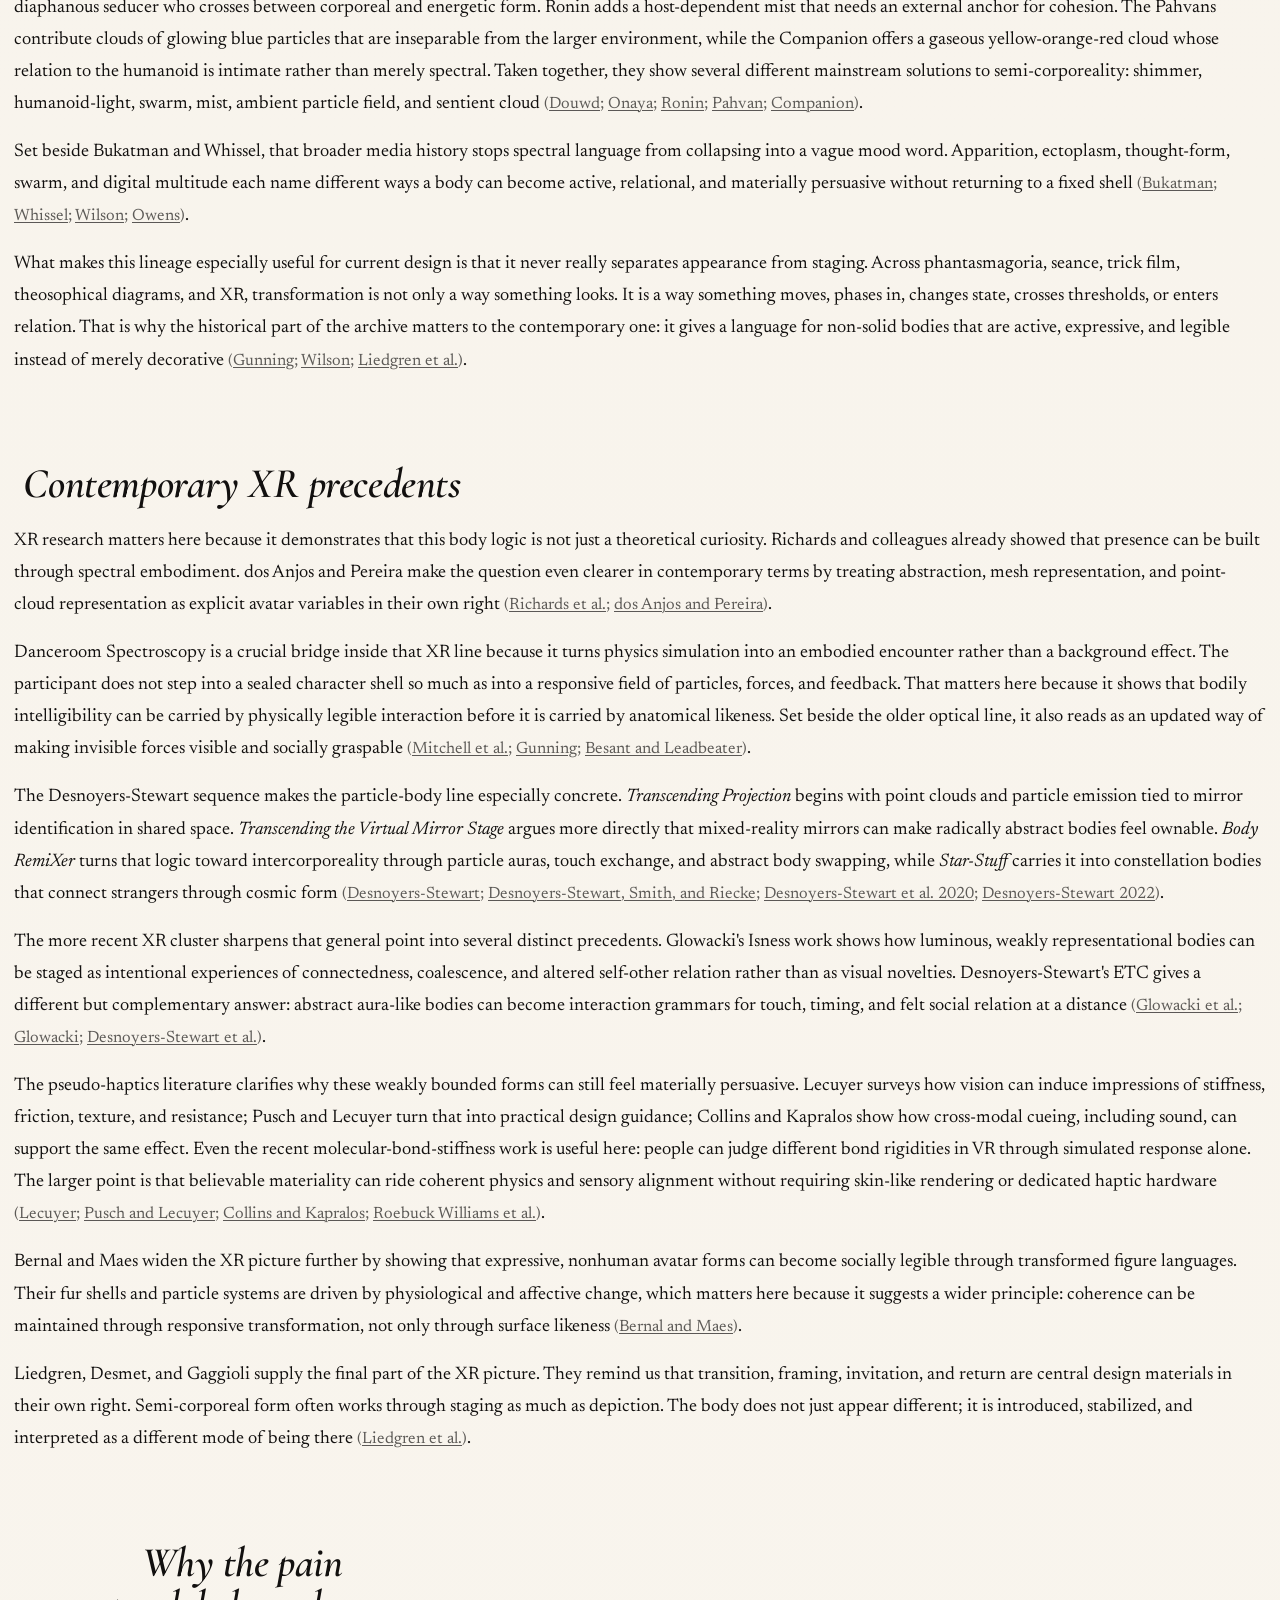
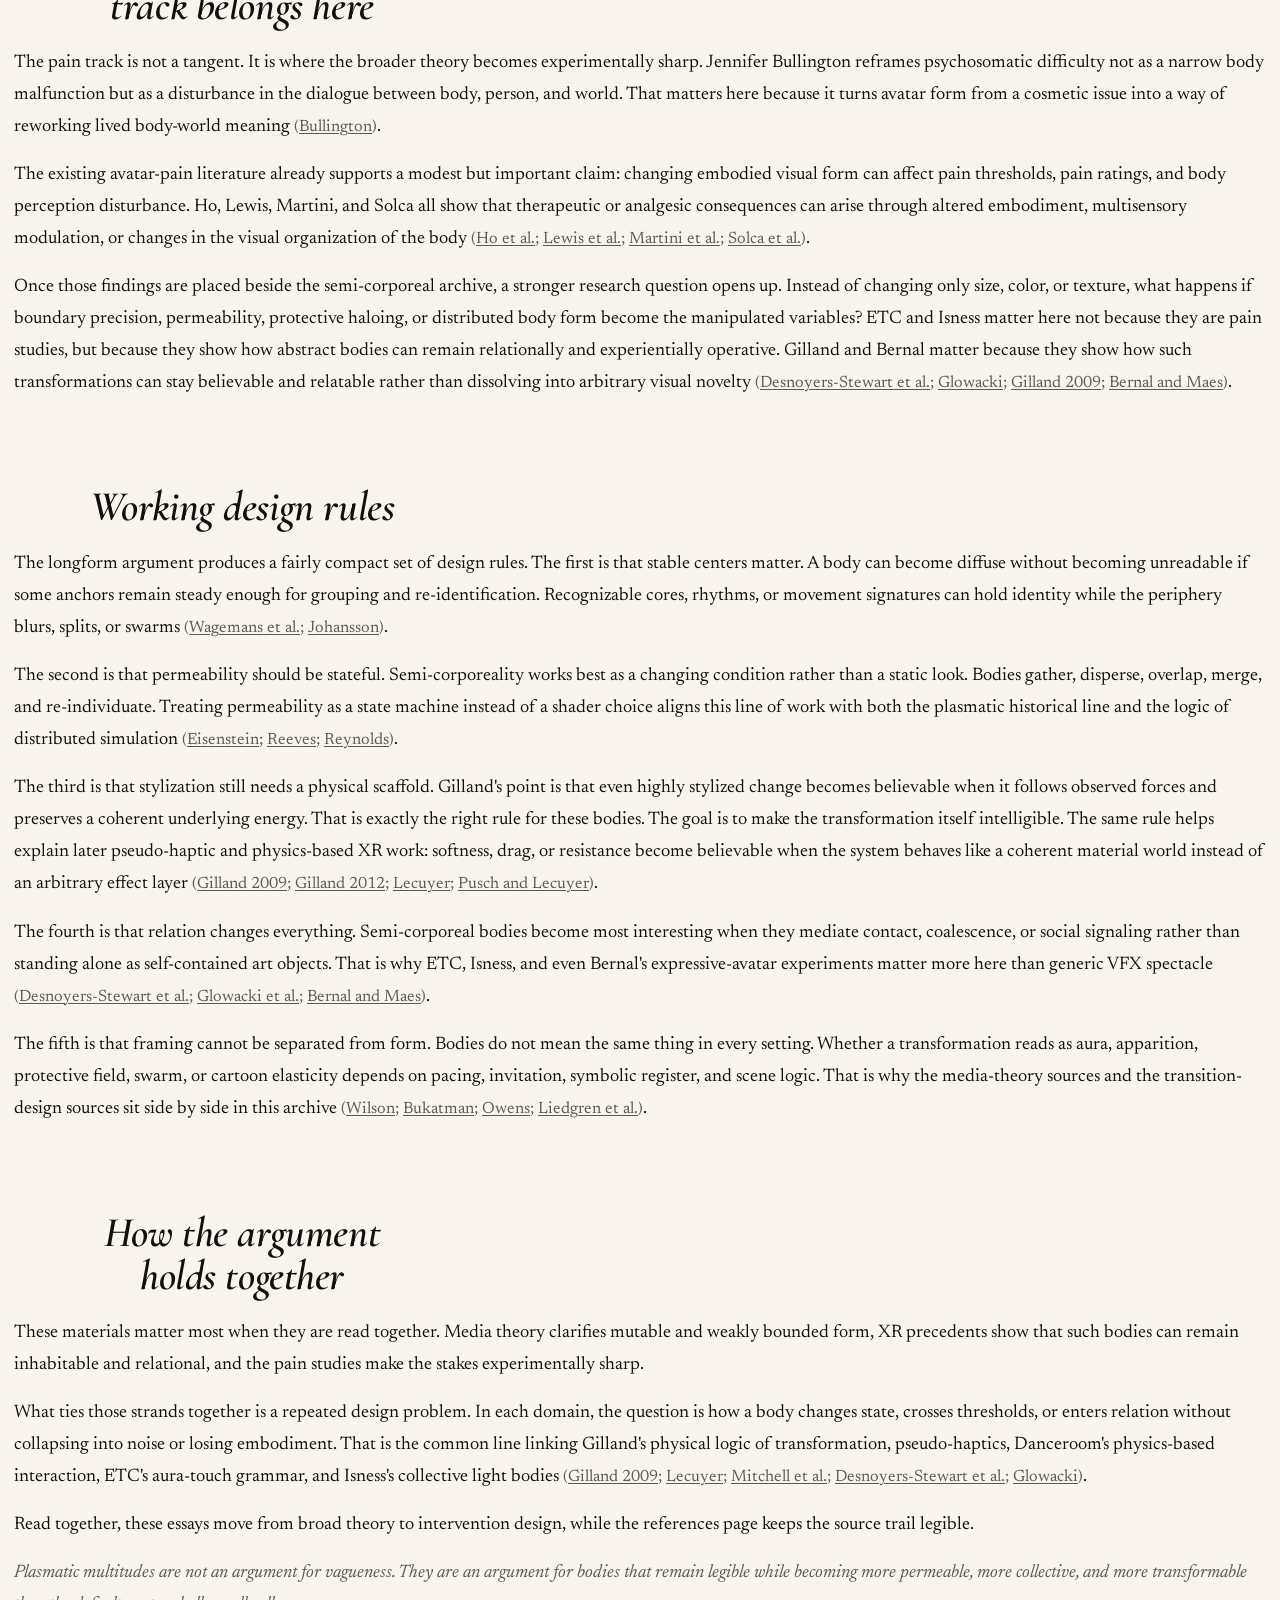
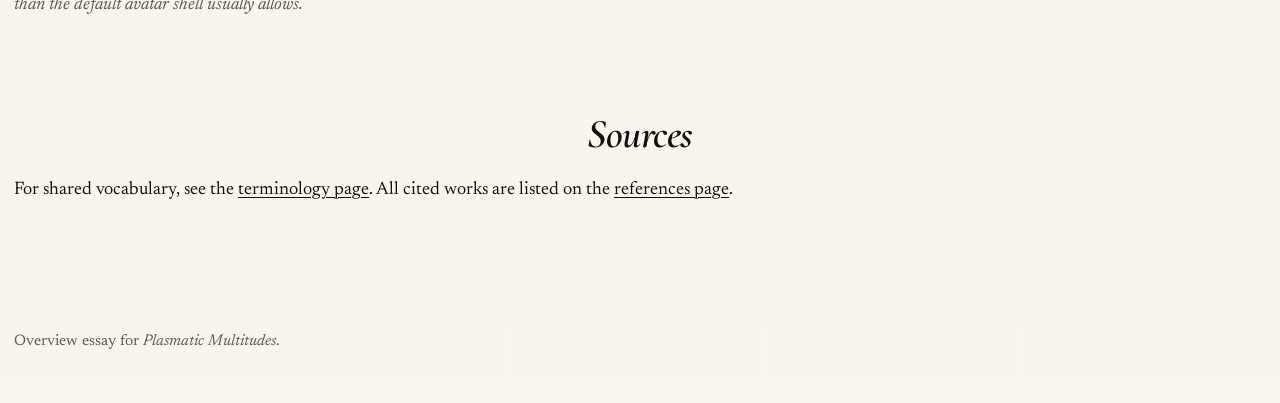
==== commit c99d58ab: "Expand Star Trek non-corporeal references" ====
--- a/index.html
+++ b/index.html
@@ -189,6 +189,18 @@
             <span class="citation">(<a href="references.html#ref-star-trek-transporter">ASC Staff</a>; <a href="references.html#ref-star-trek-noncorporeal">Memory Alpha</a>; <a href="references.html#ref-star-trek-zetarian">Memory Alpha Zetarian</a>)</span>.
           </p>
           <p>
+            The wider cluster is worth keeping distinct. The Douwd add disguise, false
+            surroundings, and luminous humanoid dematerialization. Onaya contributes the
+            flowing-and-diaphanous seducer who crosses between corporeal and energetic form.
+            Ronin adds a host-dependent mist that needs an external anchor for cohesion. The
+            Pahvans contribute clouds of glowing blue particles that are inseparable from the
+            larger environment, while the Companion offers a gaseous yellow-orange-red cloud whose
+            relation to the humanoid is intimate rather than merely spectral. Taken together, they
+            show several different mainstream solutions to semi-corporeality: shimmer,
+            humanoid-light, swarm, mist, ambient particle field, and sentient cloud
+            <span class="citation">(<a href="references.html#ref-star-trek-douwd">Douwd</a>; <a href="references.html#ref-star-trek-onaya">Onaya</a>; <a href="references.html#ref-star-trek-ronin">Ronin</a>; <a href="references.html#ref-star-trek-pahvan">Pahvan</a>; <a href="references.html#ref-star-trek-companion">Companion</a>)</span>.
+          </p>
+          <p>
             Set beside Bukatman and Whissel, that broader media history stops spectral language
             from collapsing into a vague mood word. Apparition, ectoplasm, thought-form, swarm,
             and digital multitude each name different ways a body can become active, relational,
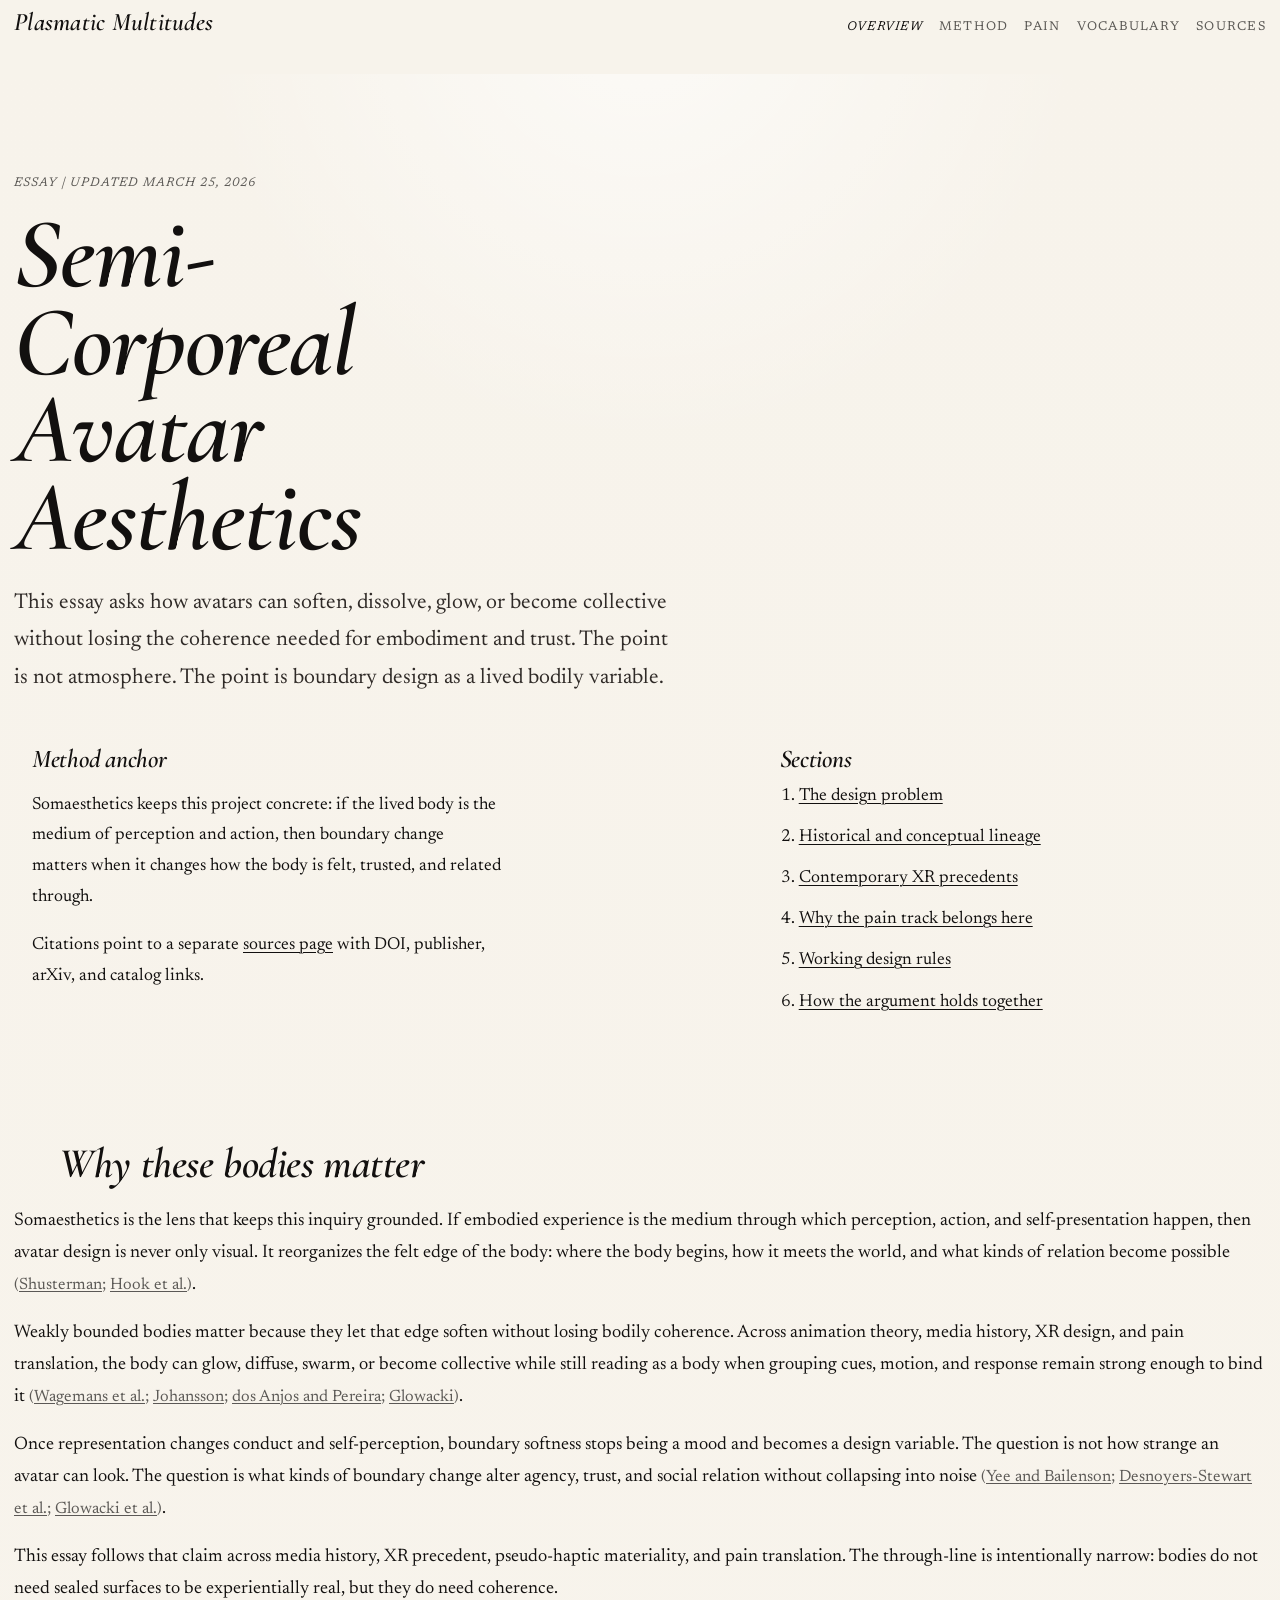
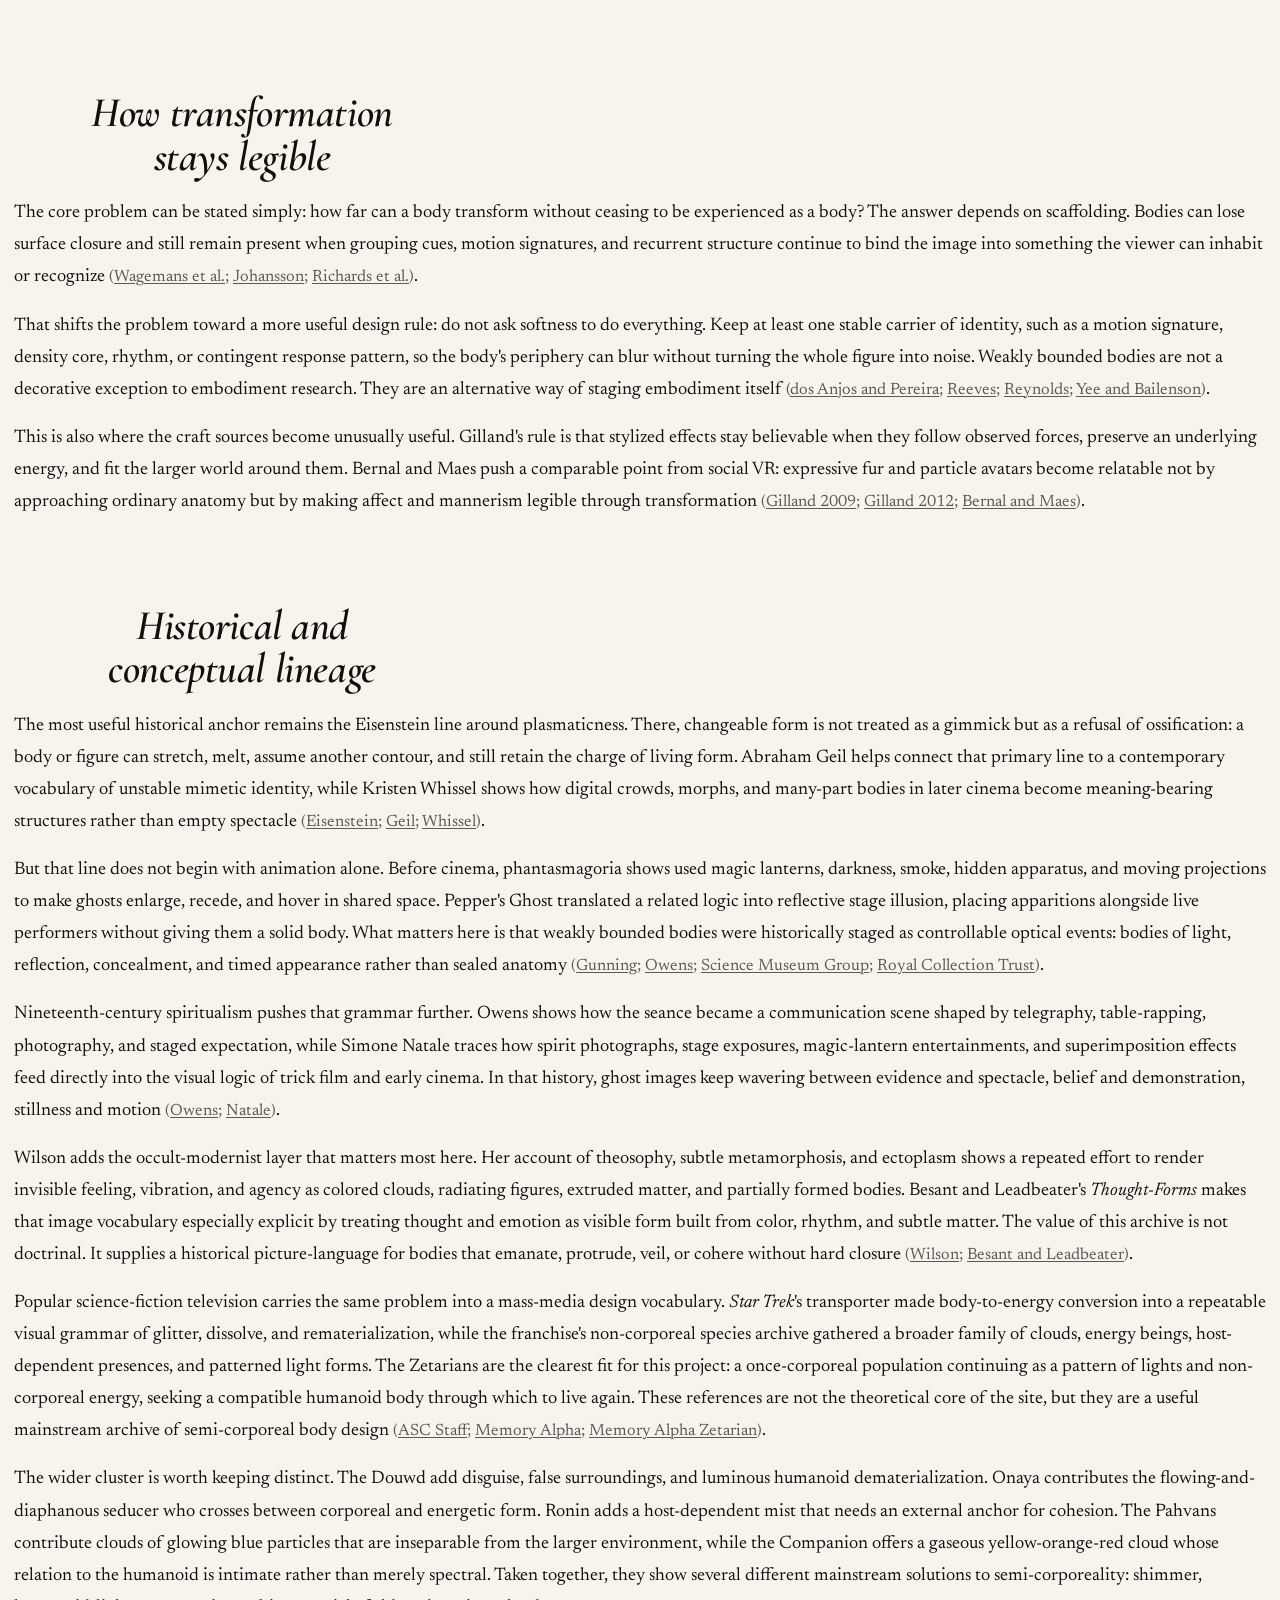
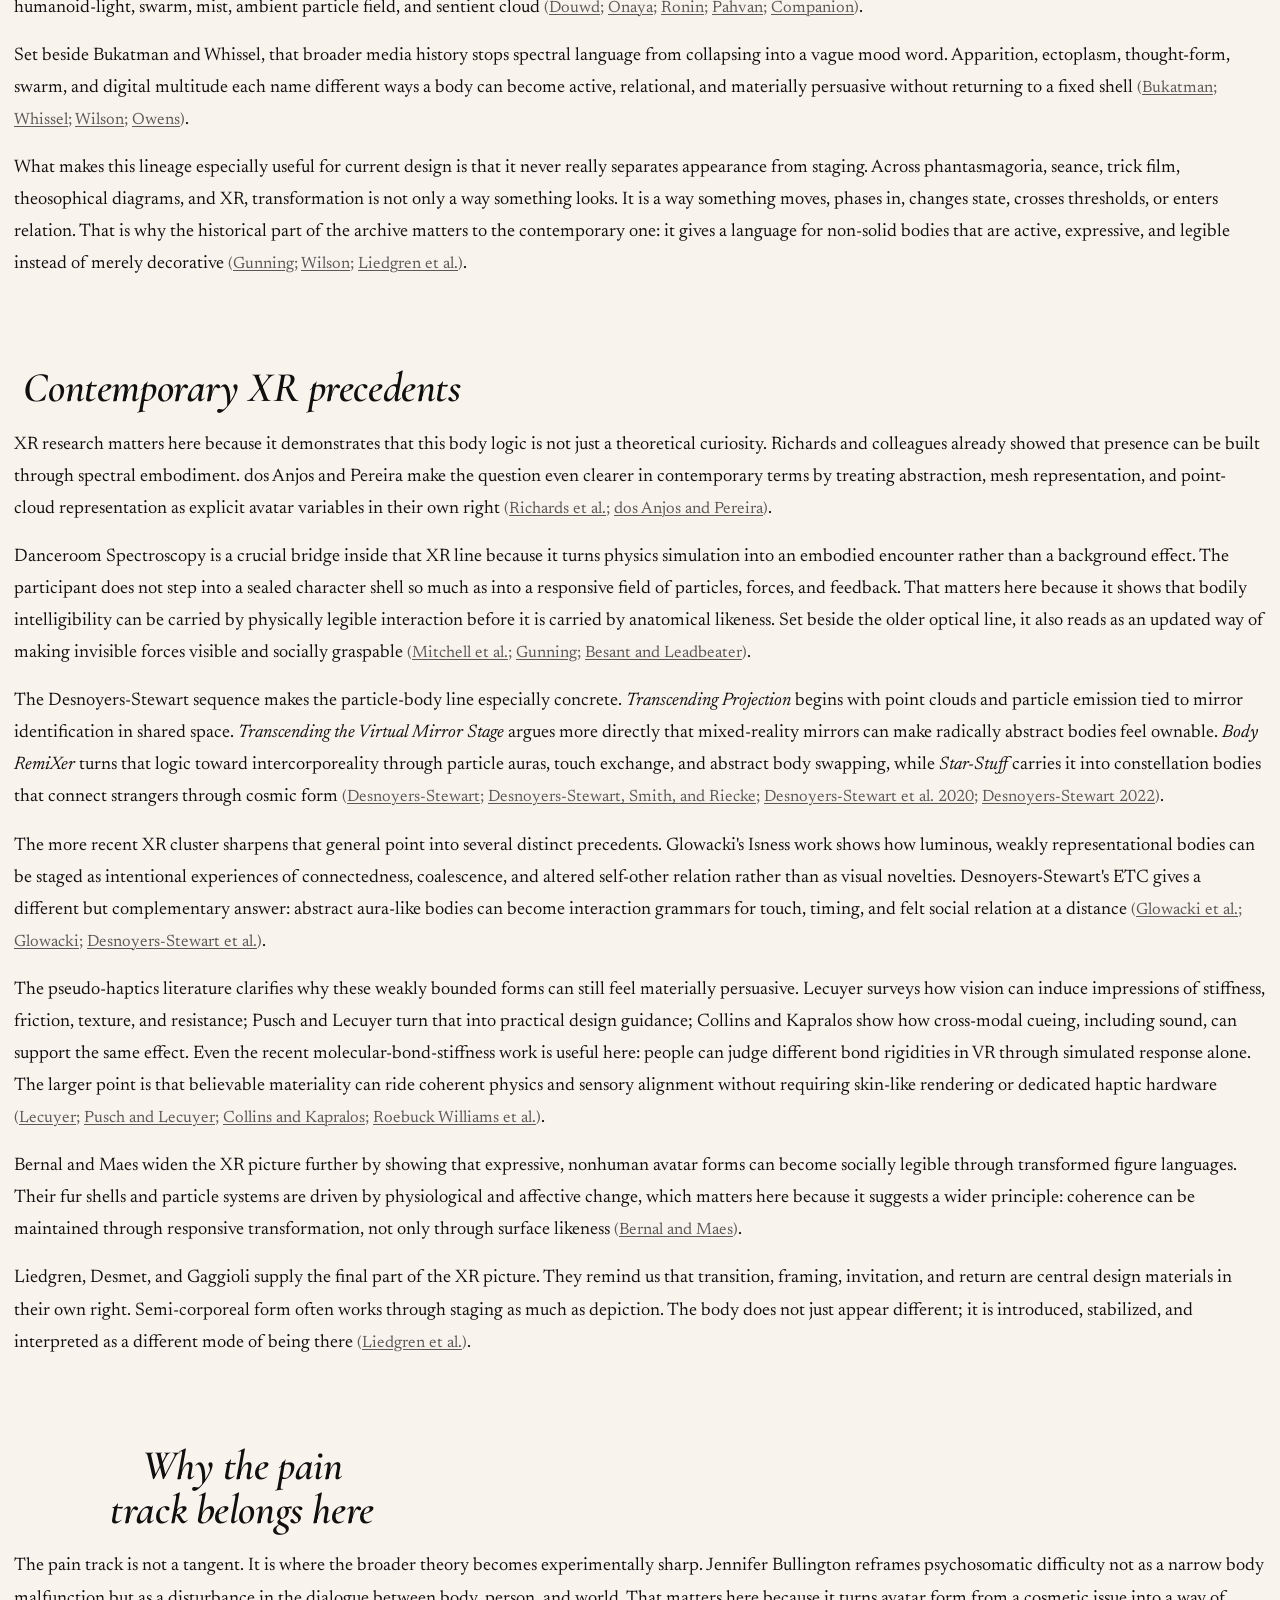
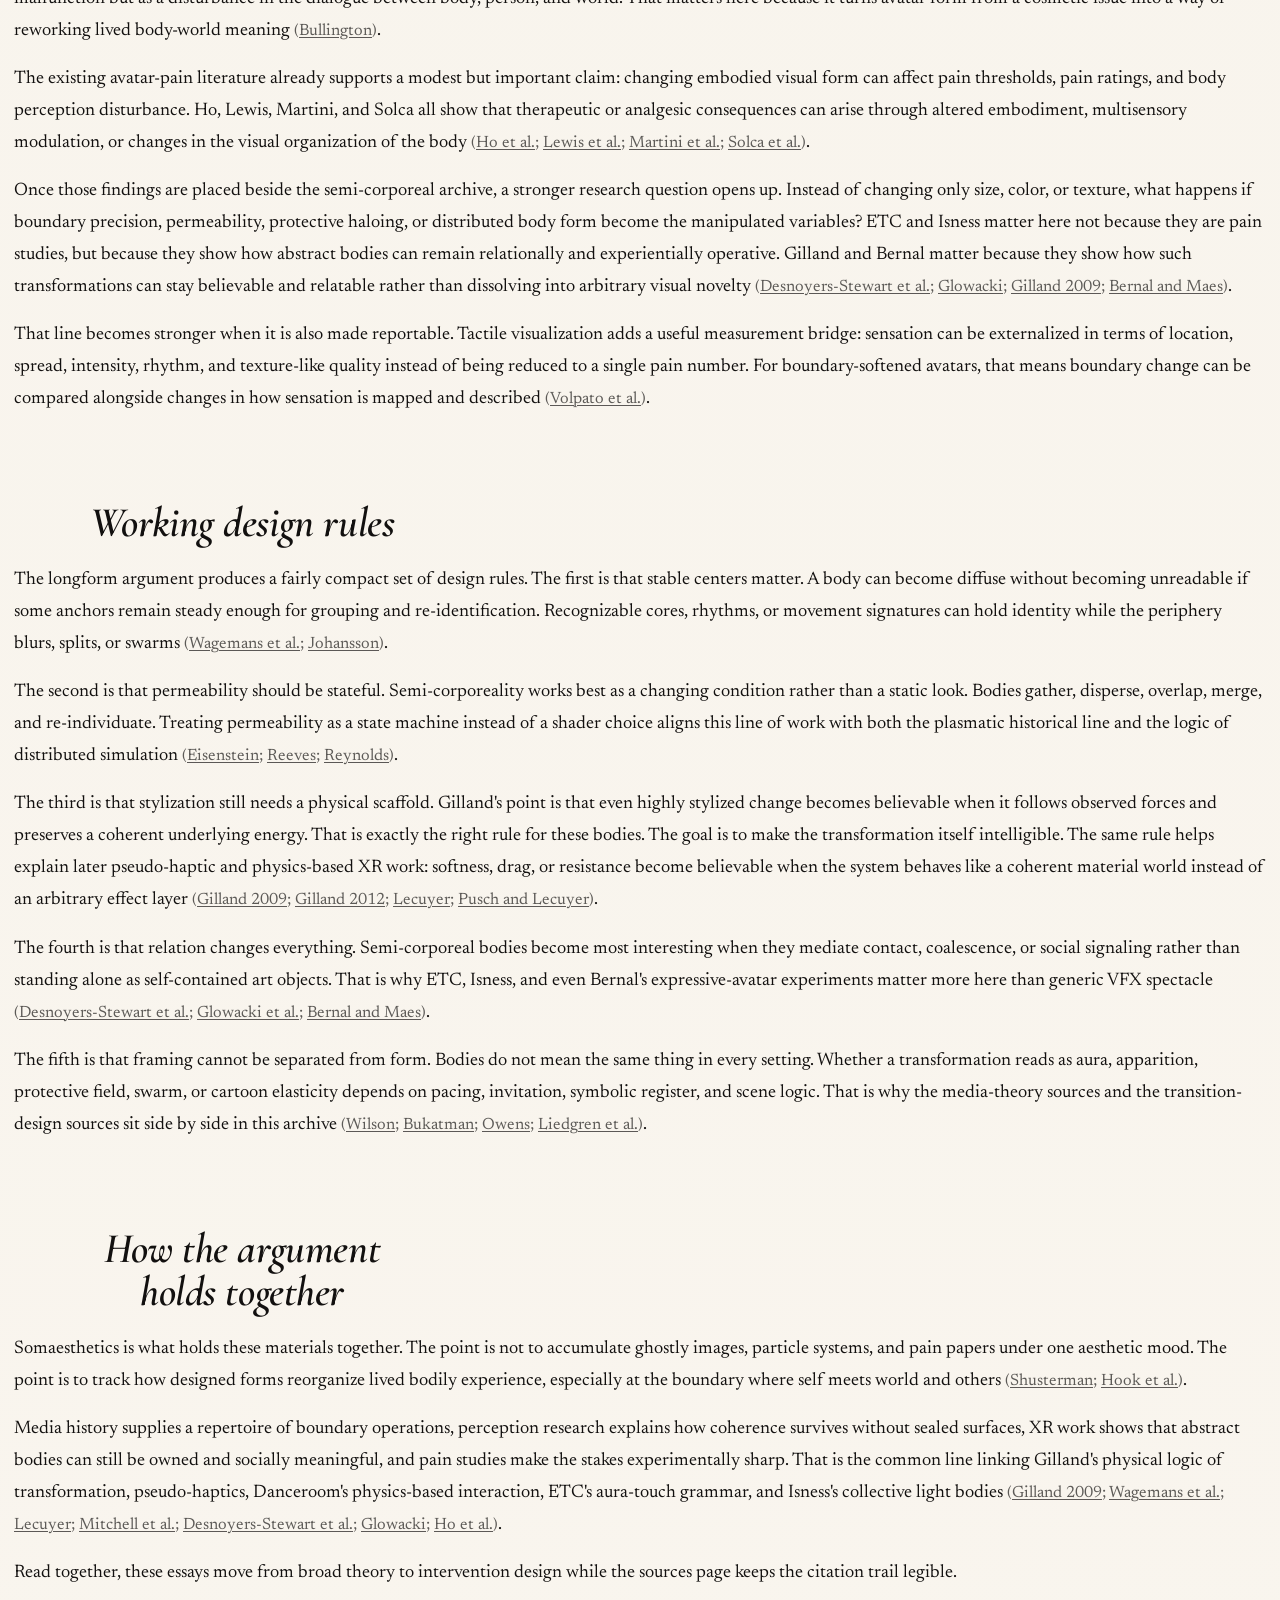
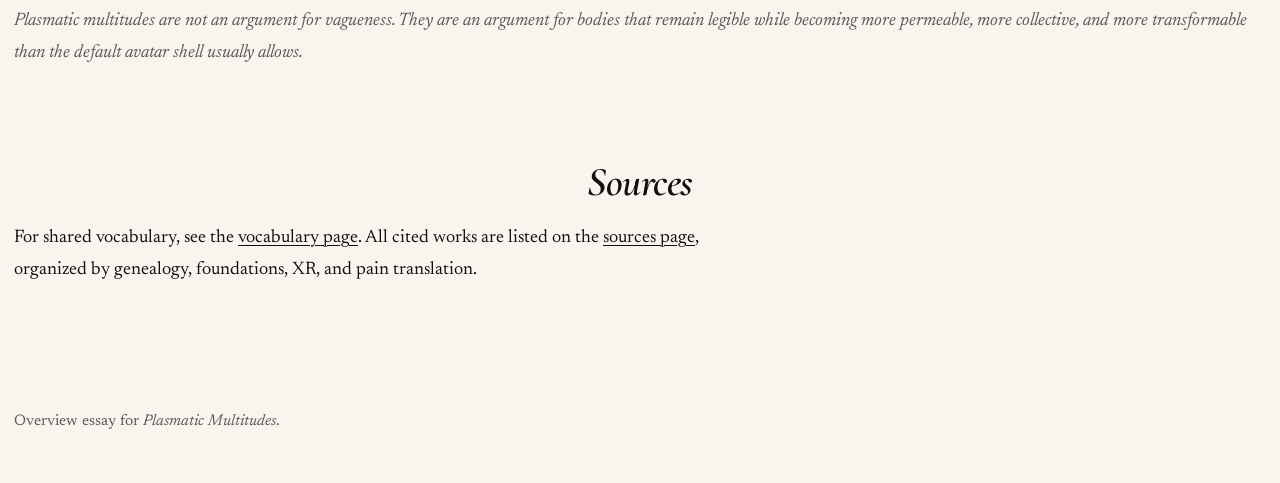
==== commit 84a9cb6d: "Reframe pages around somaesthetics" ====
--- a/index.html
+++ b/index.html
@@ -6,7 +6,7 @@
     <title>Semi-Corporeal Avatar Aesthetics | Plasmatic Multitudes</title>
     <meta
       name="description"
-      content="An essay on semi-corporeal avatars, plasmatic form, bodily coherence, and collective embodiment across media theory and XR."
+      content="A somaesthetic essay on semi-corporeal avatars, boundary precision, bodily coherence, and collective embodiment across media history, XR, and pain translation."
     >
     <link rel="preconnect" href="https://fonts.googleapis.com">
     <link rel="preconnect" href="https://fonts.gstatic.com" crossorigin>
@@ -22,35 +22,35 @@
         <a class="site-title" href="index.html">Plasmatic Multitudes</a>
         <nav class="site-nav" aria-label="Primary">
           <a href="index.html" aria-current="page">Overview</a>
-          <a href="project.html">Framing</a>
+          <a href="project.html">Method</a>
           <a href="pain.html">Pain</a>
-          <a href="terminology.html">Terminology</a>
-          <a href="references.html">References</a>
+          <a href="terminology.html">Vocabulary</a>
+          <a href="references.html">Sources</a>
         </nav>
       </div>
     </header>
 
     <main id="top" class="shell">
       <section class="hero">
-        <p class="eyebrow">Essay | Updated March 24, 2026</p>
+        <p class="eyebrow">Essay | Updated March 25, 2026</p>
         <h1>Semi-Corporeal Avatar Aesthetics</h1>
         <p class="deck">
-          This essay follows bodies that can glow, dissolve, swarm, and merge without giving up
-          bodily readability. The question is how such forms stay coherent enough to alter
-          embodiment rather than merely decorate it.
+          This essay asks how avatars can soften, dissolve, glow, or become collective without
+          losing the coherence needed for embodiment and trust. The point is not atmosphere. The
+          point is boundary design as a lived bodily variable.
         </p>
 
         <div class="intro-grid">
           <div class="panel">
-            <h2>Premise</h2>
+            <h2>Method anchor</h2>
             <p>
-              Weakly bounded bodies are not just visual motifs. Across animation theory, media
-              history, and XR design, they offer a way to soften bodily boundaries while preserving
-              enough coherence for embodiment, relation, and interpretation.
+              Somaesthetics keeps this project concrete: if the lived body is the medium of
+              perception and action, then boundary change matters when it changes how the body is
+              felt, trusted, and related through.
             </p>
             <p>
-              Citations link to a separate <a href="references.html">references page</a> with
-              DOI, publisher, arXiv, and catalog links.
+              Citations point to a separate <a href="references.html">sources page</a> with DOI,
+              publisher, arXiv, and catalog links.
             </p>
           </div>
 
@@ -72,30 +72,30 @@
         <section id="opening">
           <h2>Why these bodies matter</h2>
           <p>
-            The materials gathered here point toward a recurring family of bodies that do not
-            depend on hard edges, sealed surfaces, or complete anatomical closure. Across animation
-            theory, XR research, social interaction design, and pain translation, the body can
-            glow, diffuse, swarm, soften, or become collective without ceasing to read as a body
-            <span class="citation">(<a href="references.html#ref-eisenstein">Eisenstein</a>; <a href="references.html#ref-whissel">Whissel</a>; <a href="references.html#ref-dos-anjos">dos Anjos and Pereira</a>; <a href="references.html#ref-glowacki-2024">Glowacki</a>)</span>.
-          </p>
-          <p>
-            The operative question here is how these bodies remain coherent when boundaries soften,
-            multiply, or become shareable. When they do, transformable bodies stop being ornamental
-            effects and become usable design variables. They can alter embodiment, social relation,
-            and the felt perimeter of the self without returning to a rigid bodily shell
-            <span class="citation">(<a href="references.html#ref-wagemans">Wagemans et al.</a>; <a href="references.html#ref-johansson">Johansson</a>; <a href="references.html#ref-yee">Yee and Bailenson</a>)</span>.
-          </p>
-          <p>
-            Taken as a whole, the field keeps returning to one underlying claim: bodies do not need
-            hard boundaries or complete anatomical closure to be experientially real. Across cinema,
-            XR, installation, and pain translation, coherence can ride motion, grouping, response,
-            and relation rather than sealed surfaces alone
-            <span class="citation">(<a href="references.html#ref-eisenstein">Eisenstein</a>; <a href="references.html#ref-wagemans">Wagemans et al.</a>; <a href="references.html#ref-johansson">Johansson</a>; <a href="references.html#ref-yee">Yee and Bailenson</a>)</span>.
-          </p>
-          <p>
-            This essay braids together the media-theory line, XR precedents, translational pain
-            work, and the wider source base so the reader can move through one continuous field
-            rather than skimming isolated snippets.
+            Somaesthetics is the lens that keeps this inquiry grounded. If embodied experience is
+            the medium through which perception, action, and self-presentation happen, then avatar
+            design is never only visual. It reorganizes the felt edge of the body: where the body
+            begins, how it meets the world, and what kinds of relation become possible
+            <span class="citation">(<a href="references.html#ref-somaesthetics">Shusterman</a>; <a href="references.html#ref-hook-somaesthetic-design">Hook et al.</a>)</span>.
+          </p>
+          <p>
+            Weakly bounded bodies matter because they let that edge soften without losing bodily
+            coherence. Across animation theory, media history, XR design, and pain translation, the
+            body can glow, diffuse, swarm, or become collective while still reading as a body when
+            grouping cues, motion, and response remain strong enough to bind it
+            <span class="citation">(<a href="references.html#ref-wagemans">Wagemans et al.</a>; <a href="references.html#ref-johansson">Johansson</a>; <a href="references.html#ref-dos-anjos">dos Anjos and Pereira</a>; <a href="references.html#ref-glowacki-2024">Glowacki</a>)</span>.
+          </p>
+          <p>
+            Once representation changes conduct and self-perception, boundary softness stops being a
+            mood and becomes a design variable. The question is not how strange an avatar can look.
+            The question is what kinds of boundary change alter agency, trust, and social relation
+            without collapsing into noise
+            <span class="citation">(<a href="references.html#ref-yee">Yee and Bailenson</a>; <a href="references.html#ref-etc">Desnoyers-Stewart et al.</a>; <a href="references.html#ref-glowacki-2022">Glowacki et al.</a>)</span>.
+          </p>
+          <p>
+            This essay follows that claim across media history, XR precedent, pseudo-haptic
+            materiality, and pain translation. The through-line is intentionally narrow: bodies do
+            not need sealed surfaces to be experientially real, but they do need coherence.
           </p>
         </section>
 
@@ -103,32 +103,27 @@
           <h2>How transformation stays legible</h2>
           <p>
             The core problem can be stated simply: how far can a body transform without ceasing to
-            be experienced as a body? The answer is not "as far as
-            possible" and it is not "only a little." The answer depends on scaffolding. Bodies can
-            lose surface closure and still remain present when grouping cues, motion signatures, and
-            recurrent structure continue to bind the image into something the viewer can inhabit or
-            recognize
+            be experienced as a body? The answer depends on scaffolding. Bodies can lose surface
+            closure and still remain present when grouping cues, motion signatures, and recurrent
+            structure continue to bind the image into something the viewer can inhabit or recognize
             <span class="citation">(<a href="references.html#ref-wagemans">Wagemans et al.</a>; <a href="references.html#ref-johansson">Johansson</a>; <a href="references.html#ref-richards">Richards et al.</a>)</span>.
           </p>
           <p>
-            That shifts the discussion toward a more useful design question: when does
-            transformation carry agency, trust, and relation instead of collapsing into ornament? A
-            point-cloud body, particle body, or aura body can become highly consequential when it
-            preserves enough coherence for inhabitation and response. The Proteus effect supplies
-            the behavioral stake here: transformed self-representation can feed back into conduct,
-            which is why body form matters as a condition of action and feeling, not only of
-            appearance. In that sense, weakly bounded bodies are not a decorative exception to
-            embodiment research. They are an alternative way of staging embodiment itself
+            That shifts the problem toward a more useful design rule: do not ask softness to do
+            everything. Keep at least one stable carrier of identity, such as a motion signature,
+            density core, rhythm, or contingent response pattern, so the body's periphery can blur
+            without turning the whole figure into noise. Weakly bounded bodies are not a decorative
+            exception to embodiment research. They are an alternative way of staging embodiment
+            itself
             <span class="citation">(<a href="references.html#ref-dos-anjos">dos Anjos and Pereira</a>; <a href="references.html#ref-reeves">Reeves</a>; <a href="references.html#ref-reynolds">Reynolds</a>; <a href="references.html#ref-yee">Yee and Bailenson</a>)</span>.
           </p>
           <p>
-            This is also where the animation-craft sources become useful.
-            Joseph Gilland's <em>Elemental Magic</em> books are not VR theory, but they articulate a
-            rule that transfers remarkably well: stylized effects remain believable when they follow
-            observed forces, preserve an underlying energy, and fit the larger world around them.
-            Bernal and Maes push a comparable point from the social-VR side. Their expressive fur
-            and particle avatars become more relatable not by looking more human, but by making
-            mannerism and affect legible in transformation
+            This is also where the craft sources become unusually useful. Gilland's rule is that
+            stylized effects stay believable when they follow observed forces, preserve an
+            underlying energy, and fit the larger world around them. Bernal and Maes push a
+            comparable point from social VR: expressive fur and particle avatars become relatable
+            not by approaching ordinary anatomy but by making affect and mannerism legible through
+            transformation
             <span class="citation">(<a href="references.html#ref-gilland-2009">Gilland 2009</a>; <a href="references.html#ref-gilland-2012">Gilland 2012</a>; <a href="references.html#ref-emotional-beasts">Bernal and Maes</a>)</span>.
           </p>
         </section>
@@ -316,6 +311,14 @@
             believable and relatable rather than dissolving into arbitrary visual novelty
             <span class="citation">(<a href="references.html#ref-etc">Desnoyers-Stewart et al.</a>; <a href="references.html#ref-glowacki-2024">Glowacki</a>; <a href="references.html#ref-gilland-2009">Gilland 2009</a>; <a href="references.html#ref-emotional-beasts">Bernal and Maes</a>)</span>.
           </p>
+          <p>
+            That line becomes stronger when it is also made reportable. Tactile visualization adds a
+            useful measurement bridge: sensation can be externalized in terms of location, spread,
+            intensity, rhythm, and texture-like quality instead of being reduced to a single pain
+            number. For boundary-softened avatars, that means boundary change can be compared
+            alongside changes in how sensation is mapped and described
+            <span class="citation">(<a href="references.html#ref-qri-tactile-visualizing">Volpato et al.</a>)</span>.
+          </p>
         </section>
 
         <section id="design">
@@ -366,21 +369,24 @@
         <section id="closing">
           <h2>How the argument holds together</h2>
           <p>
-            These materials matter most when they are read together. Media theory clarifies mutable
-            and weakly bounded form, XR precedents show that such bodies can remain inhabitable and
-            relational, and the pain studies make the stakes experimentally sharp.
-          </p>
-          <p>
-            What ties those strands together is a repeated design problem. In each domain, the
-            question is how a body changes state, crosses thresholds, or enters relation without
-            collapsing into noise or losing embodiment. That is the common line linking Gilland's
-            physical logic of transformation, pseudo-haptics, Danceroom's physics-based interaction,
-            ETC's aura-touch grammar, and Isness's collective light bodies
-            <span class="citation">(<a href="references.html#ref-gilland-2009">Gilland 2009</a>; <a href="references.html#ref-lecuyer-2009">Lecuyer</a>; <a href="references.html#ref-danceroom">Mitchell et al.</a>; <a href="references.html#ref-etc">Desnoyers-Stewart et al.</a>; <a href="references.html#ref-glowacki-2024">Glowacki</a>)</span>.
-          </p>
-          <p>
-            Read together, these essays move from broad theory to intervention design, while the
-            references page keeps the source trail legible.
+            Somaesthetics is what holds these materials together. The point is not to accumulate
+            ghostly images, particle systems, and pain papers under one aesthetic mood. The point is
+            to track how designed forms reorganize lived bodily experience, especially at the
+            boundary where self meets world and others
+            <span class="citation">(<a href="references.html#ref-somaesthetics">Shusterman</a>; <a href="references.html#ref-hook-somaesthetic-design">Hook et al.</a>)</span>.
+          </p>
+          <p>
+            Media history supplies a repertoire of boundary operations, perception research explains
+            how coherence survives without sealed surfaces, XR work shows that abstract bodies can
+            still be owned and socially meaningful, and pain studies make the stakes experimentally
+            sharp. That is the common line linking Gilland's physical logic of transformation,
+            pseudo-haptics, Danceroom's physics-based interaction, ETC's aura-touch grammar, and
+            Isness's collective light bodies
+            <span class="citation">(<a href="references.html#ref-gilland-2009">Gilland 2009</a>; <a href="references.html#ref-wagemans">Wagemans et al.</a>; <a href="references.html#ref-lecuyer-2009">Lecuyer</a>; <a href="references.html#ref-danceroom">Mitchell et al.</a>; <a href="references.html#ref-etc">Desnoyers-Stewart et al.</a>; <a href="references.html#ref-glowacki-2024">Glowacki</a>; <a href="references.html#ref-ho-2022">Ho et al.</a>)</span>.
+          </p>
+          <p>
+            Read together, these essays move from broad theory to intervention design while the
+            sources page keeps the citation trail legible.
           </p>
 
           <p class="closing-note">
@@ -391,13 +397,14 @@
         </section>
       </article>
 
-      <section id="sources" class="references">
-        <h2>Sources</h2>
-        <p>
-          For shared vocabulary, see the <a href="terminology.html">terminology page</a>. All
-          cited works are listed on the <a href="references.html">references page</a>.
-        </p>
-      </section>
+        <section id="sources" class="references">
+          <h2>Sources</h2>
+          <p>
+            For shared vocabulary, see the <a href="terminology.html">vocabulary page</a>. All
+            cited works are listed on the <a href="references.html">sources page</a>, organized by
+            genealogy, foundations, XR, and pain translation.
+          </p>
+        </section>
     </main>
 
     <footer class="footer">
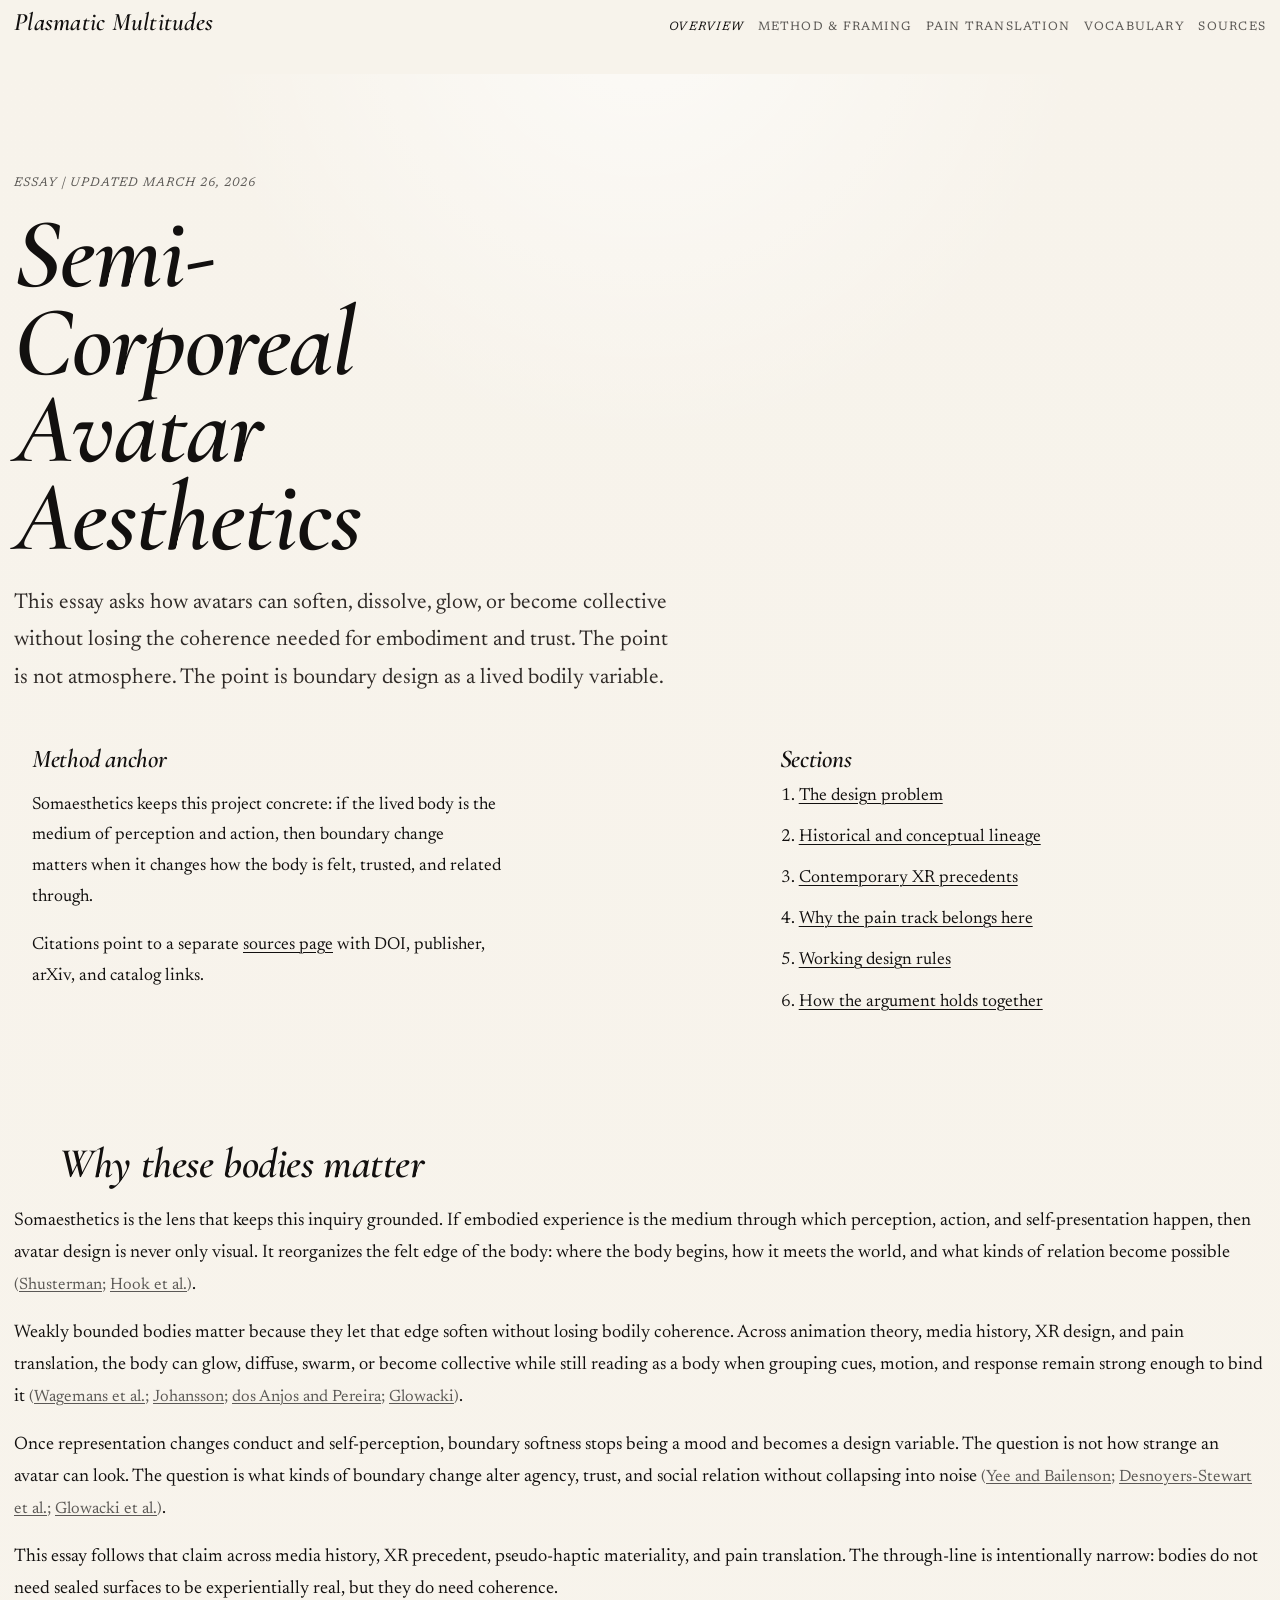
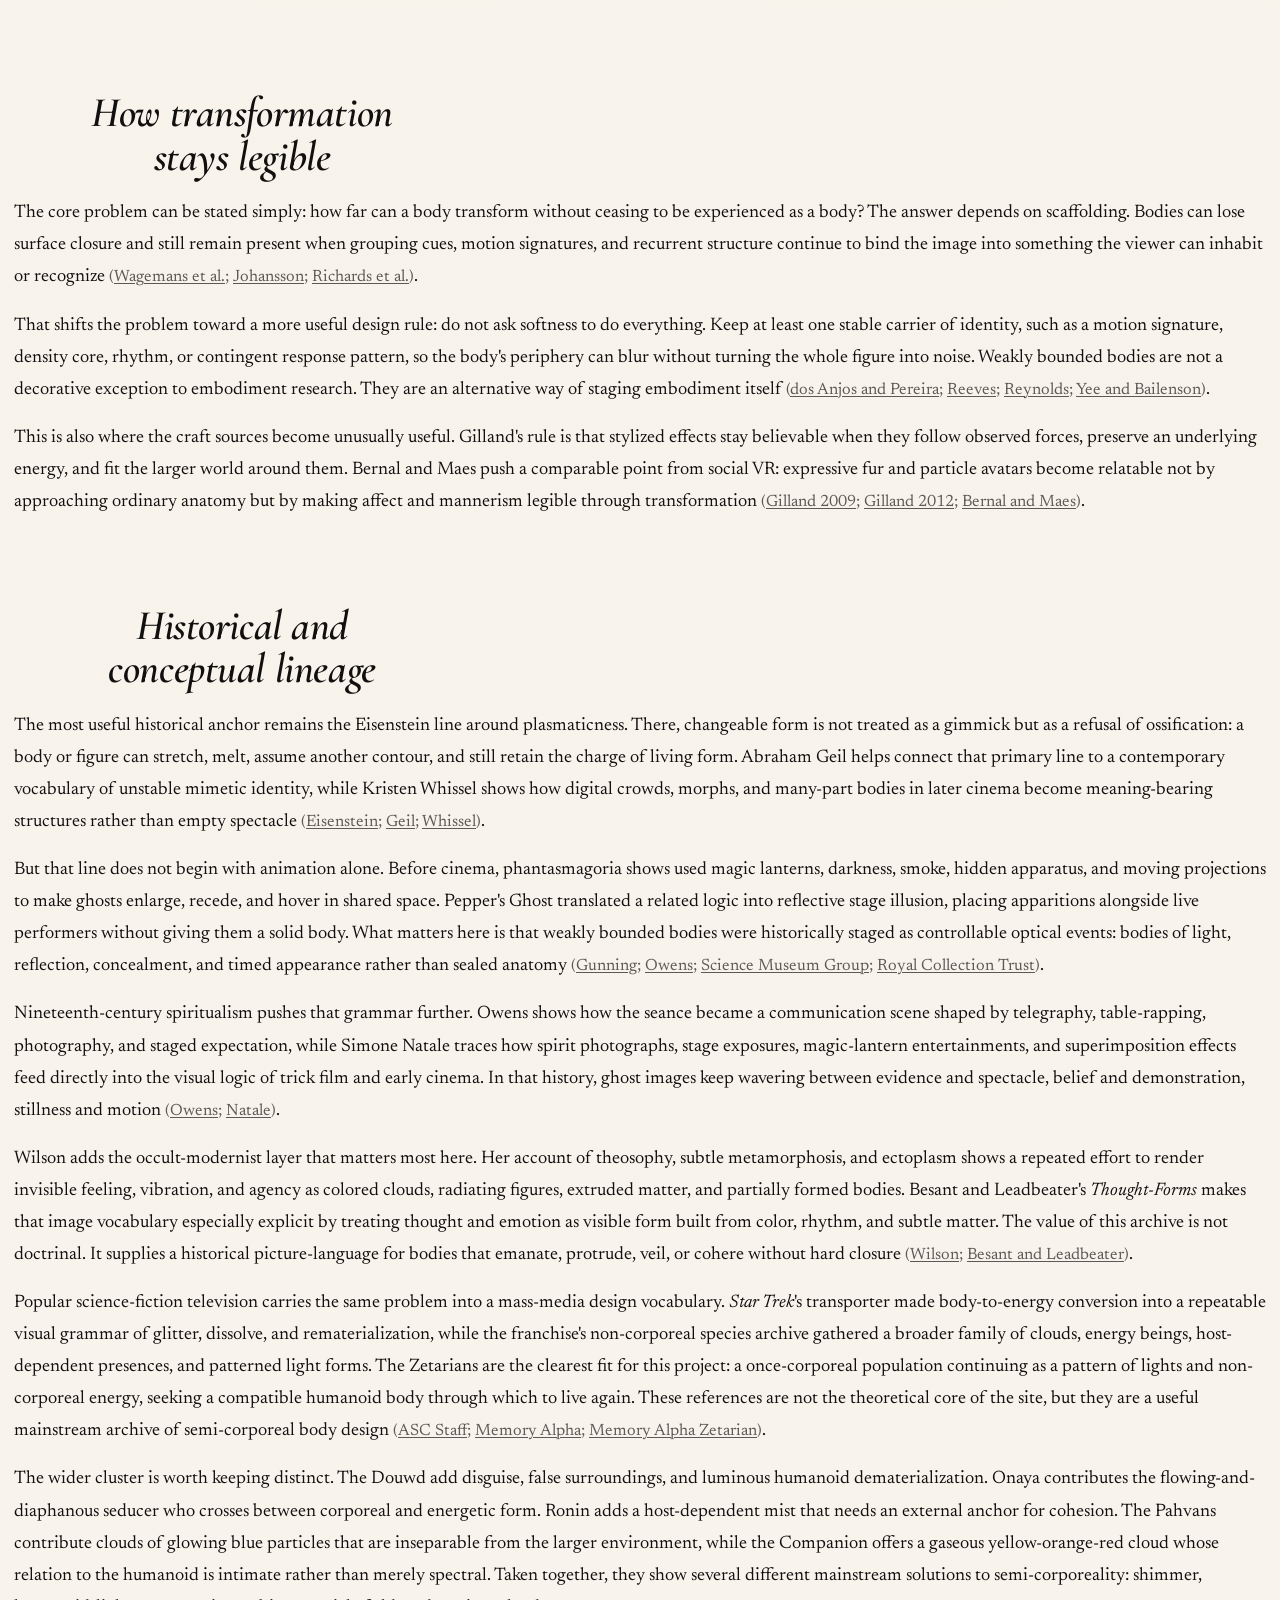
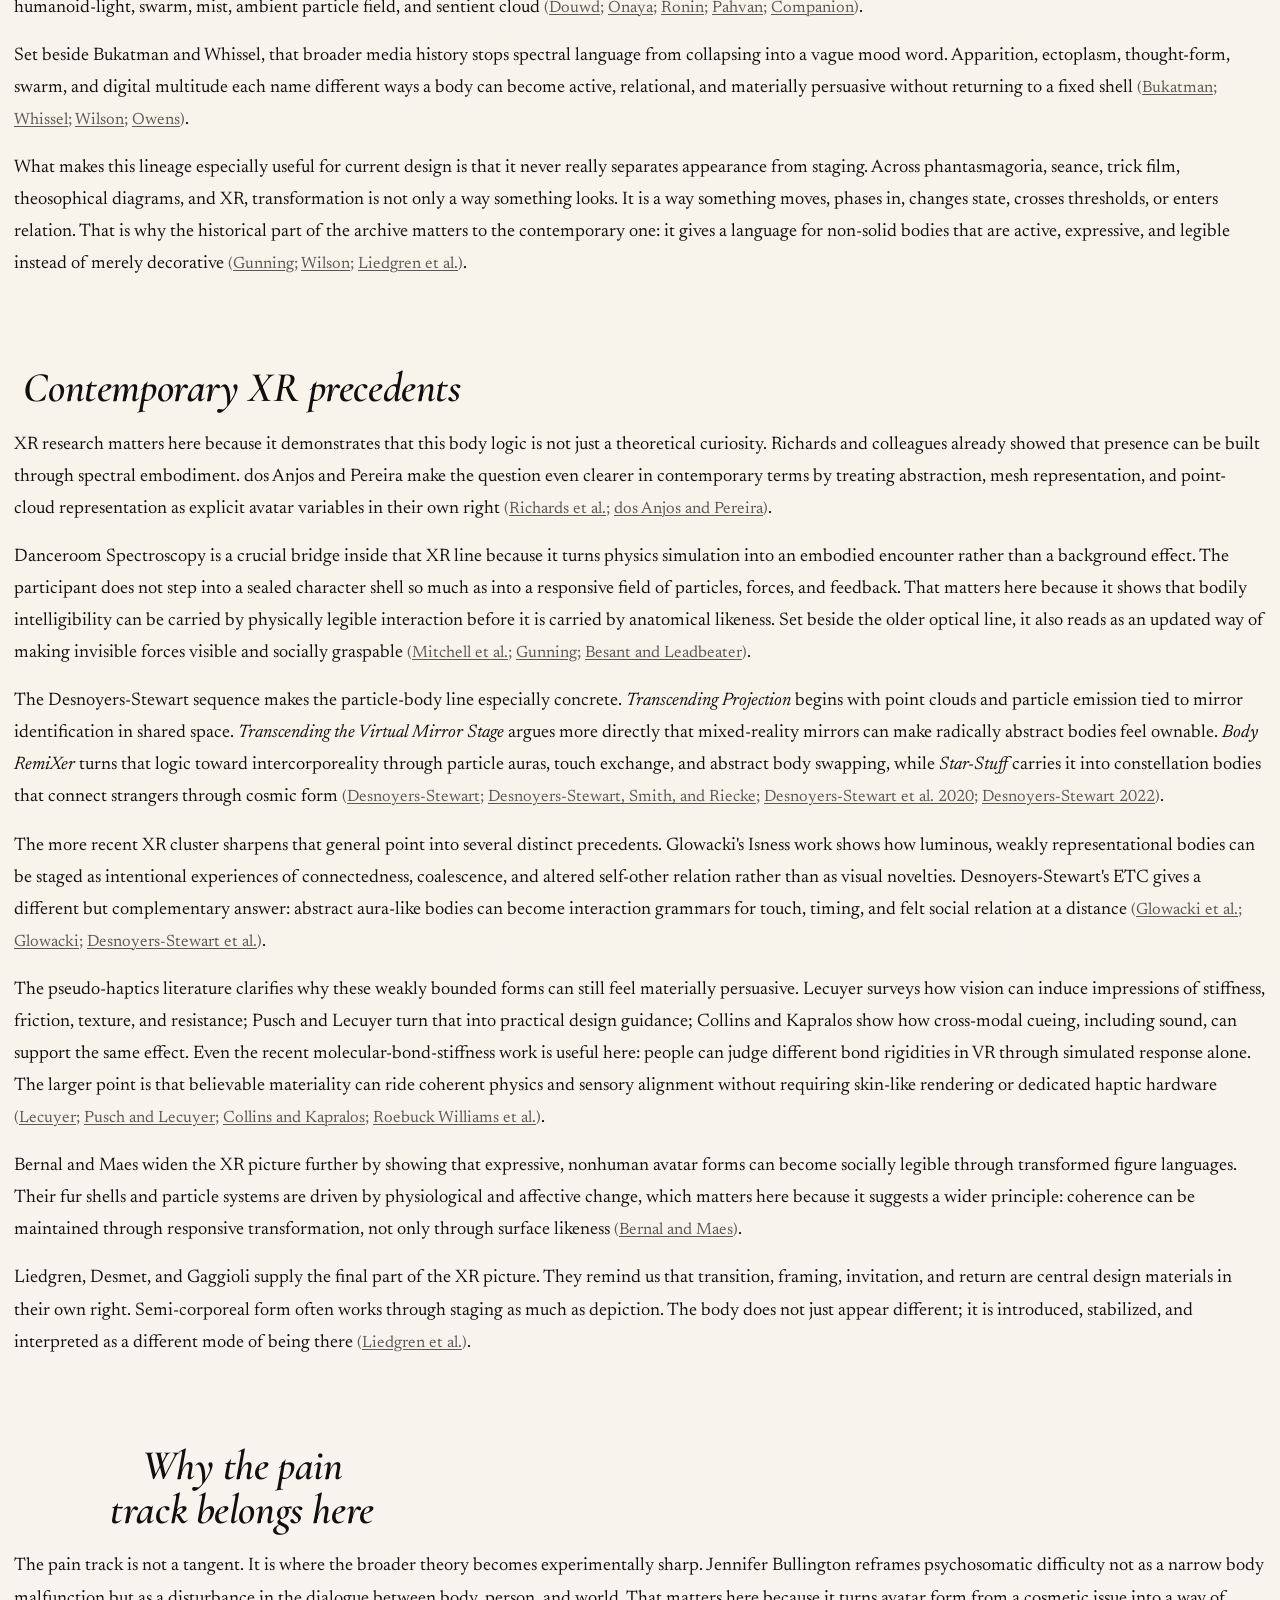
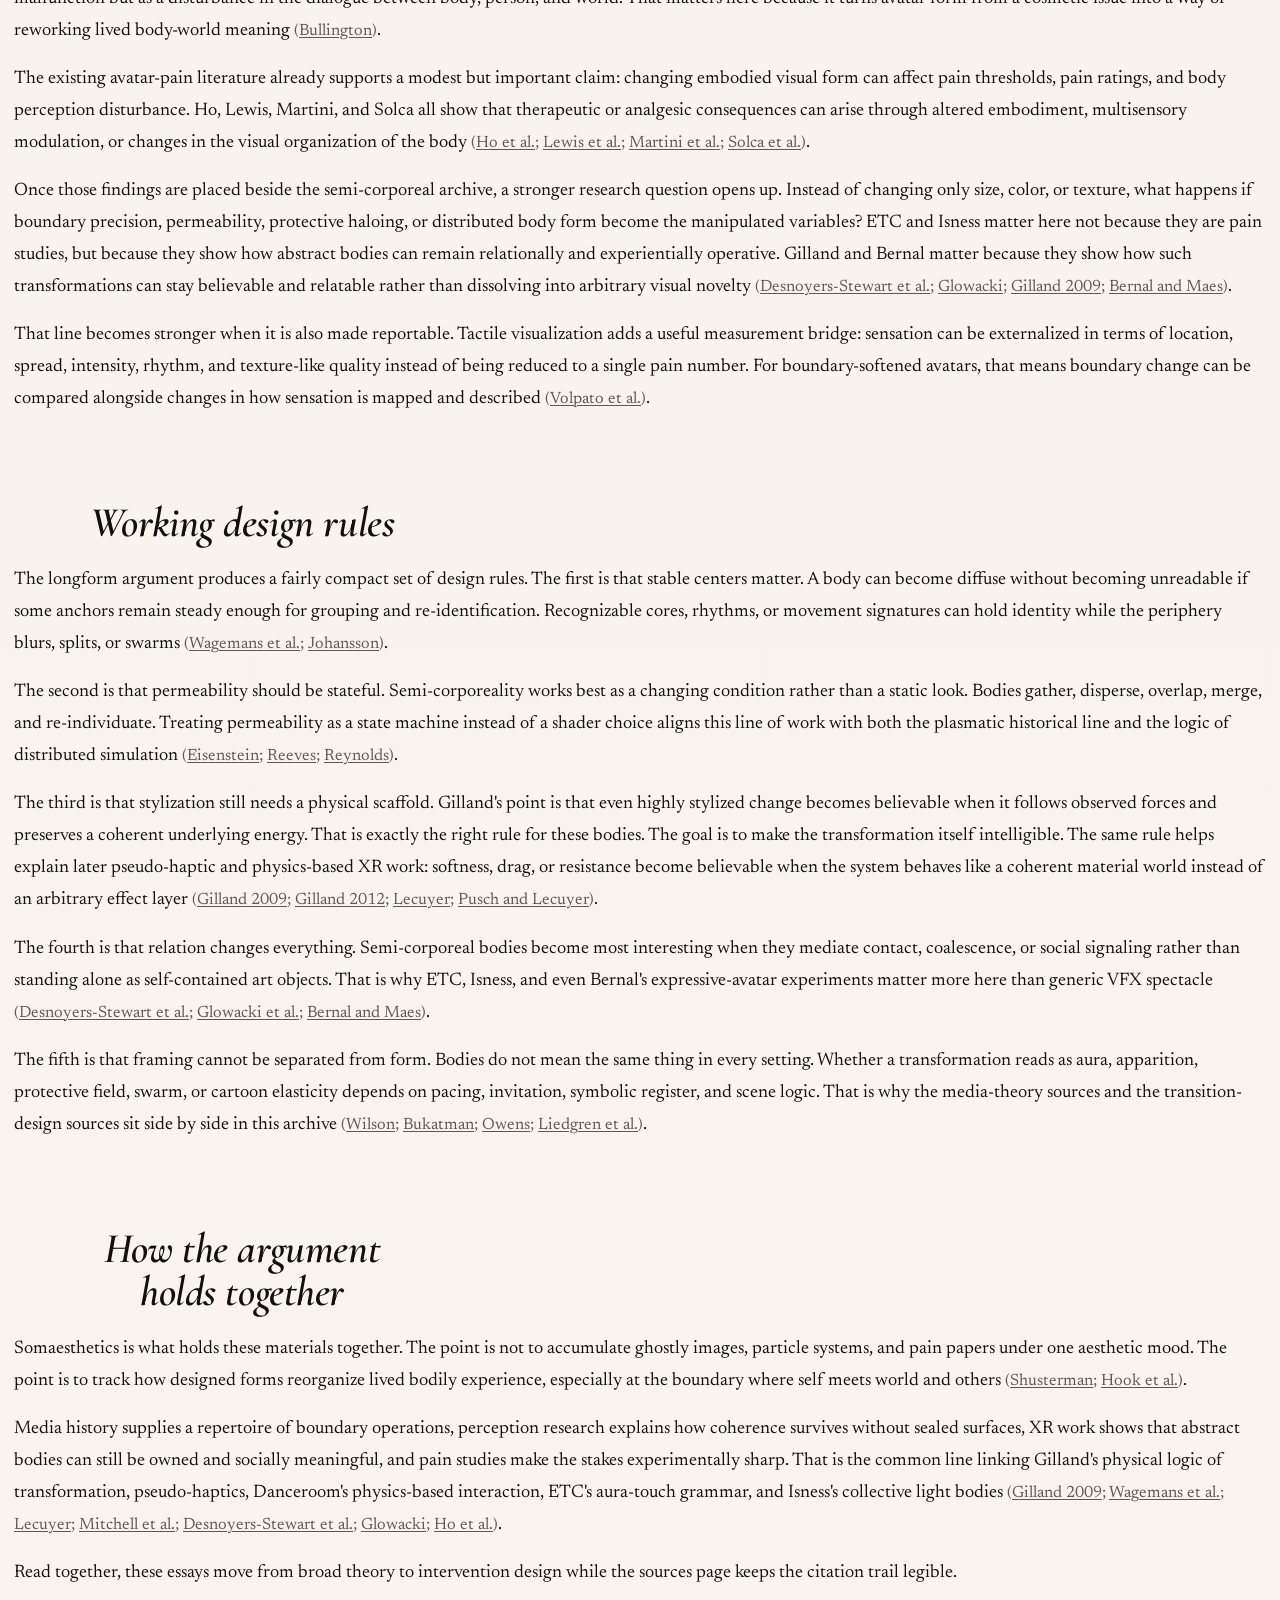
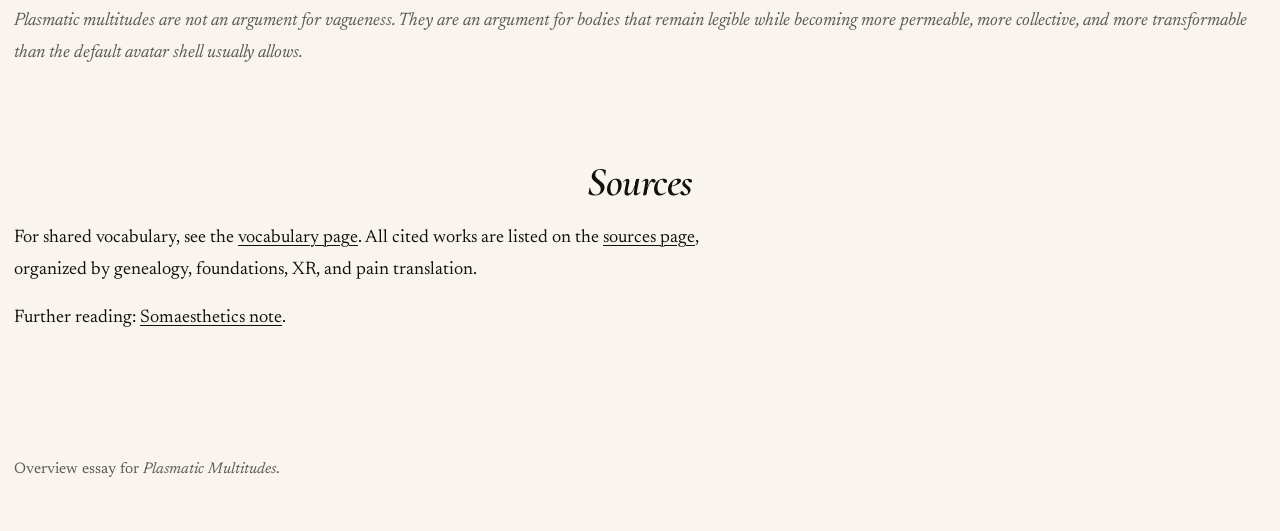
==== commit 810351f4: "Add public somaesthetics note" ====
--- a/index.html
+++ b/index.html
@@ -22,8 +22,8 @@
         <a class="site-title" href="index.html">Plasmatic Multitudes</a>
         <nav class="site-nav" aria-label="Primary">
           <a href="index.html" aria-current="page">Overview</a>
-          <a href="project.html">Method</a>
-          <a href="pain.html">Pain</a>
+          <a href="project.html">Method &amp; Framing</a>
+          <a href="pain.html">Pain Translation</a>
           <a href="terminology.html">Vocabulary</a>
           <a href="references.html">Sources</a>
         </nav>
@@ -32,7 +32,7 @@
 
     <main id="top" class="shell">
       <section class="hero">
-        <p class="eyebrow">Essay | Updated March 25, 2026</p>
+        <p class="eyebrow">Essay | Updated March 26, 2026</p>
         <h1>Semi-Corporeal Avatar Aesthetics</h1>
         <p class="deck">
           This essay asks how avatars can soften, dissolve, glow, or become collective without
@@ -404,6 +404,9 @@
             cited works are listed on the <a href="references.html">sources page</a>, organized by
             genealogy, foundations, XR, and pain translation.
           </p>
+          <p>
+            Further reading: <a href="background/somaesthetics.html">Somaesthetics note</a>.
+          </p>
         </section>
     </main>
 
--- a/assets/site.css
+++ b/assets/site.css
@@ -98,8 +98,8 @@
 .site-nav {
   display: flex;
   flex-wrap: wrap;
-  gap: 1rem;
-  font-size: 0.79rem;
+  gap: 0.85rem;
+  font-size: 0.76rem;
   letter-spacing: 0.1em;
   text-transform: uppercase;
 }
@@ -271,6 +271,51 @@
   font-style: italic;
 }
 
+.concept-diagram {
+  width: min(100%, calc(var(--measure) + 8rem));
+  margin: 2rem auto 0;
+  padding-top: 1.15rem;
+  border-top: 1px solid var(--ink-faint);
+}
+
+.concept-diagram figcaption {
+  margin: 0 0 1rem;
+  color: var(--ink-muted);
+  font-size: 0.9rem;
+  letter-spacing: 0.06em;
+  text-transform: uppercase;
+}
+
+.concept-diagram__grid {
+  display: grid;
+  grid-template-columns: repeat(4, minmax(0, 1fr));
+  gap: 0.8rem;
+}
+
+.concept-node {
+  min-height: 100%;
+  padding: 0.9rem 0.95rem 1rem;
+  border: 1px solid var(--ink-faint);
+  background: rgba(255, 255, 255, 0.22);
+}
+
+.concept-node strong {
+  display: block;
+  margin-bottom: 0.35rem;
+  font-family: "Cormorant Garamond", Georgia, serif;
+  font-size: 1.18rem;
+  font-style: italic;
+  font-weight: 600;
+  line-height: 1.02;
+}
+
+.concept-node span {
+  display: block;
+  color: var(--ink-soft);
+  font-size: 0.98rem;
+  line-height: 1.55;
+}
+
 .references {
   margin-top: 1.2rem;
   padding-top: 2rem;
@@ -426,6 +471,10 @@
     font-size: 1.06rem;
   }
 
+  .concept-diagram__grid {
+    grid-template-columns: 1fr;
+  }
+
   .references-list li {
     padding-left: 2rem;
   }
